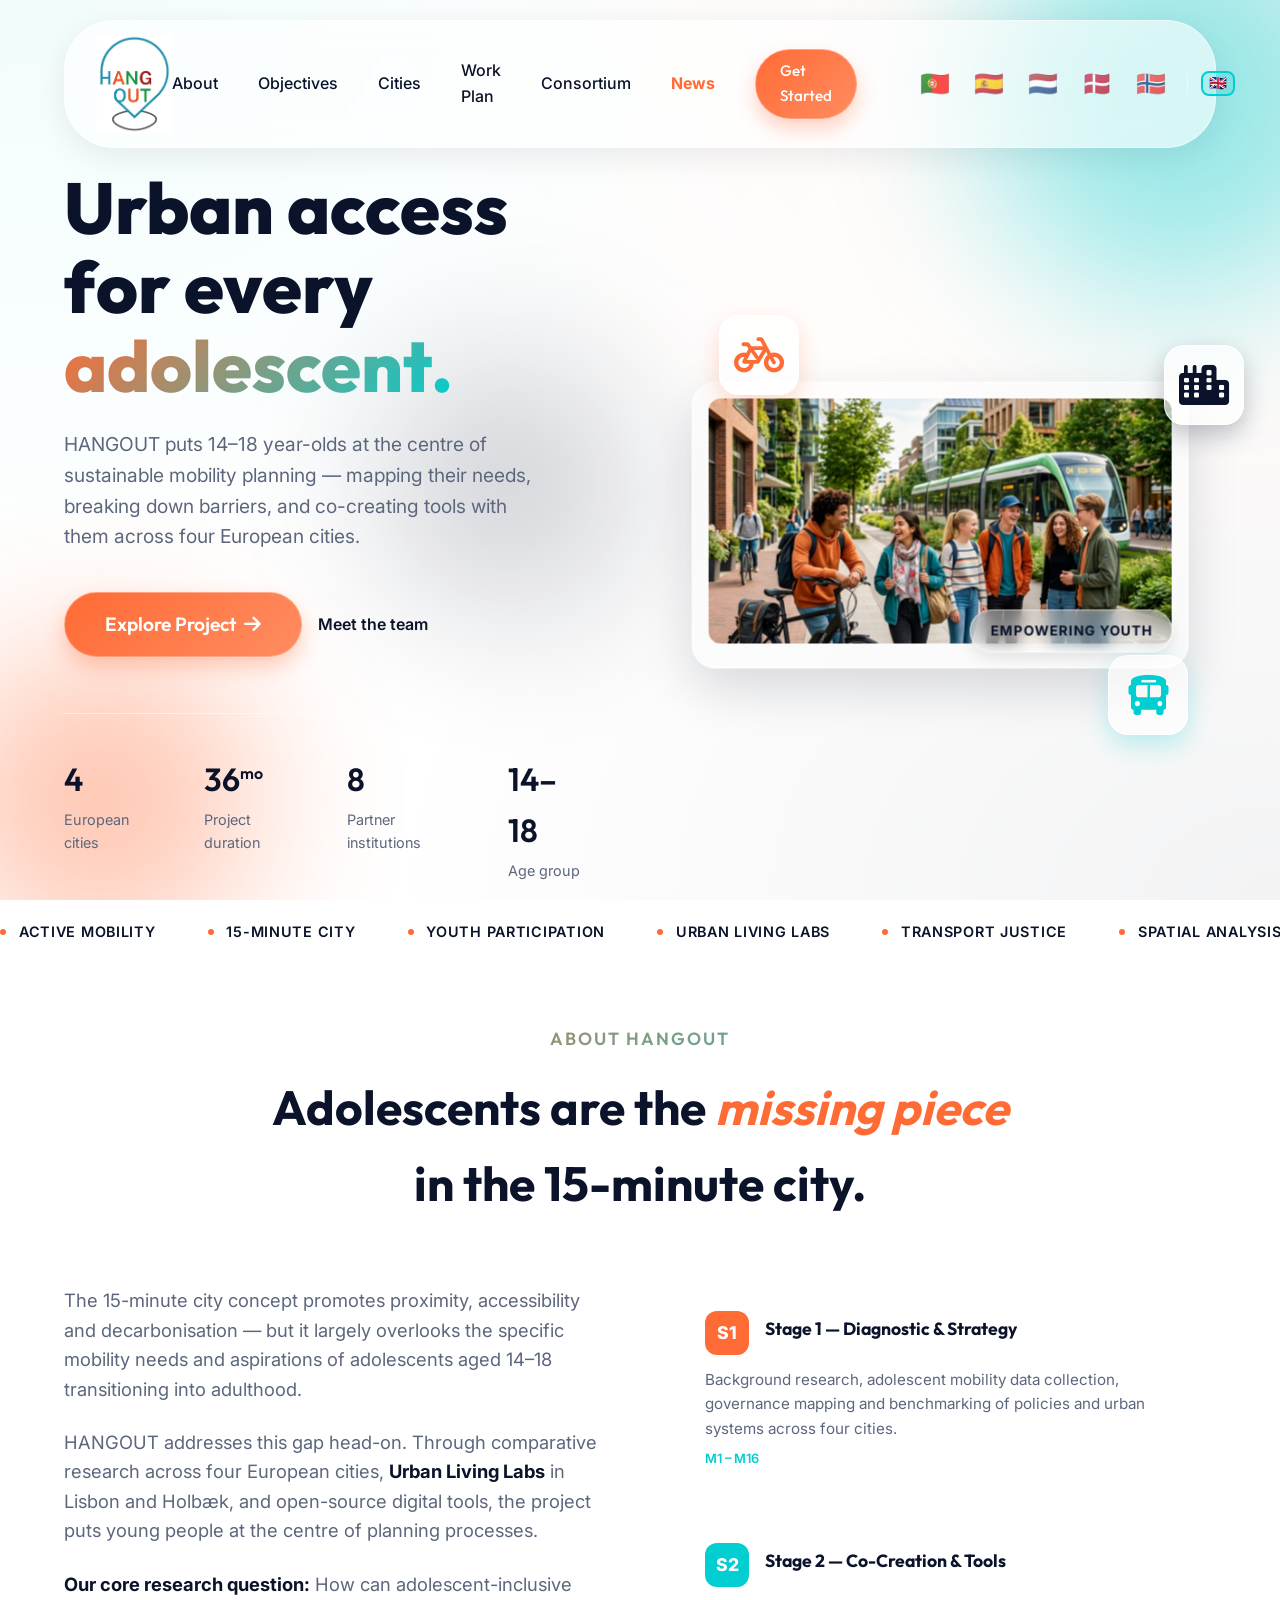
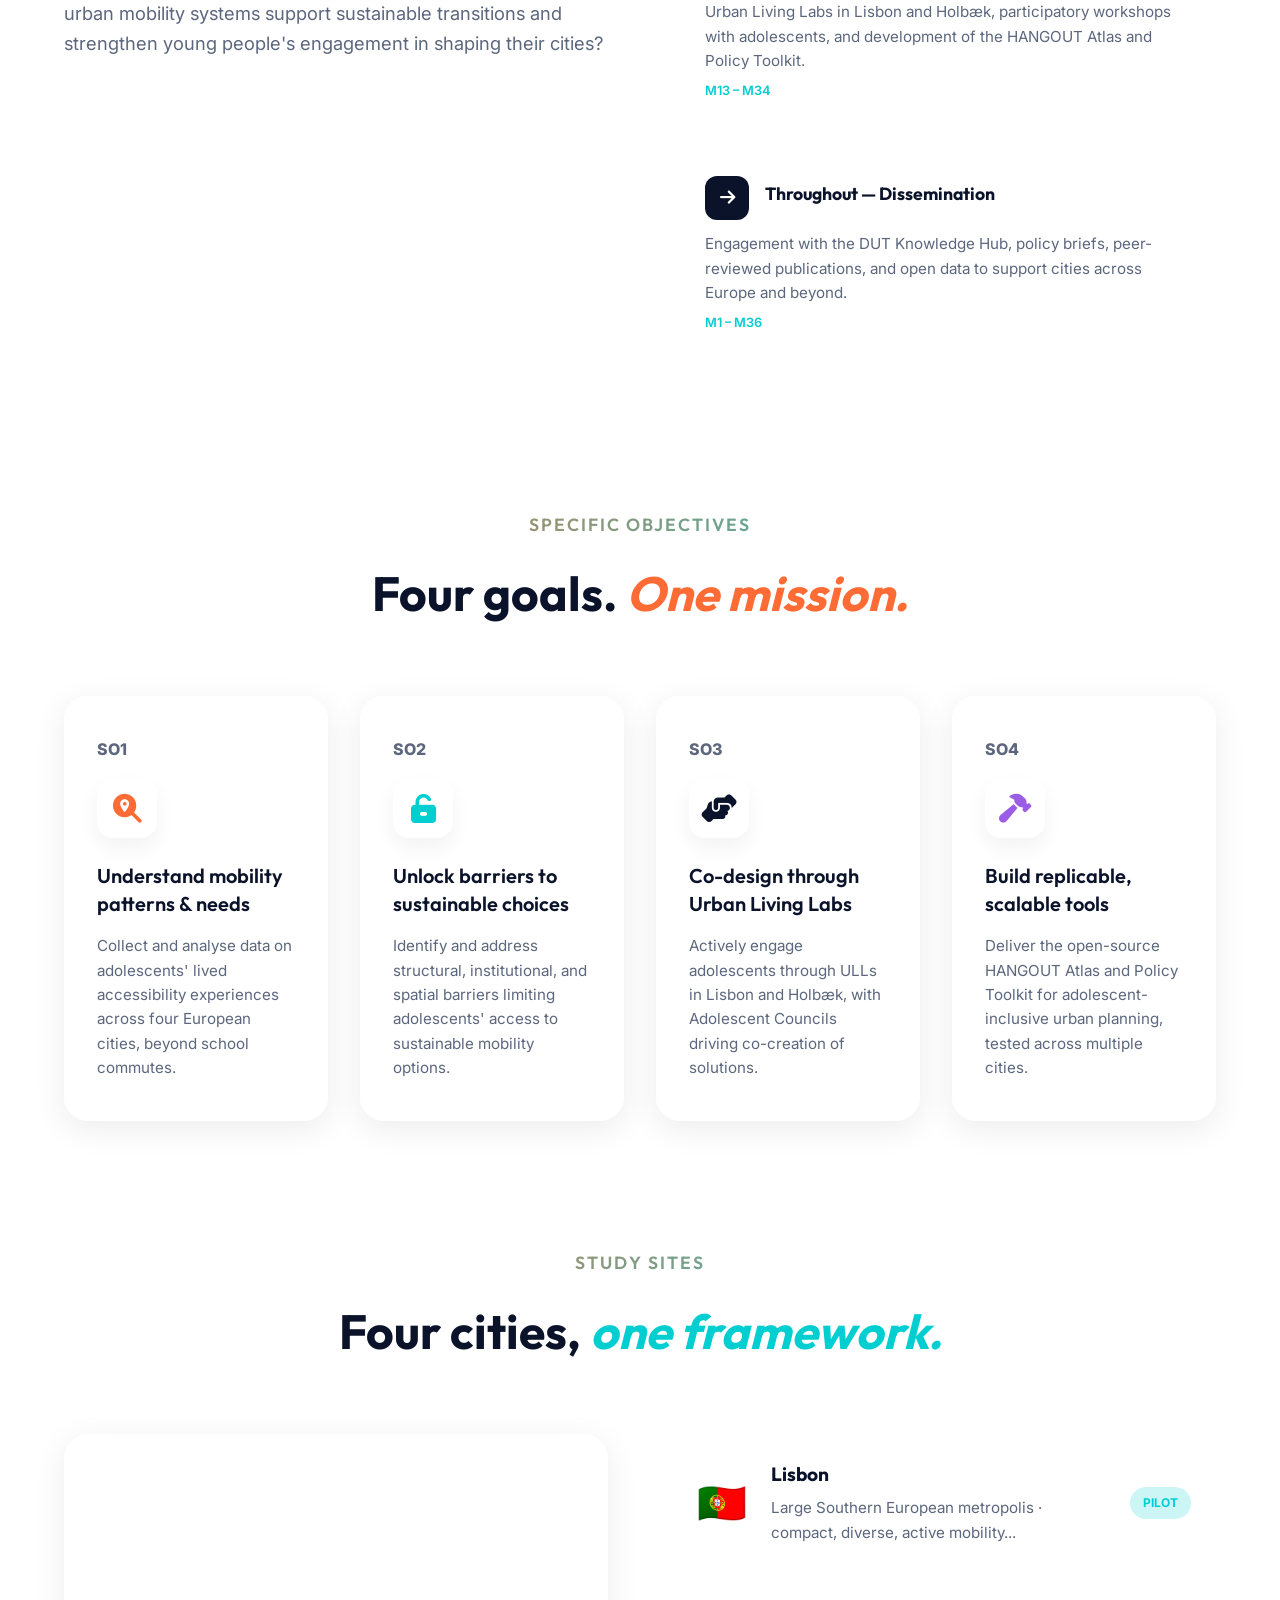
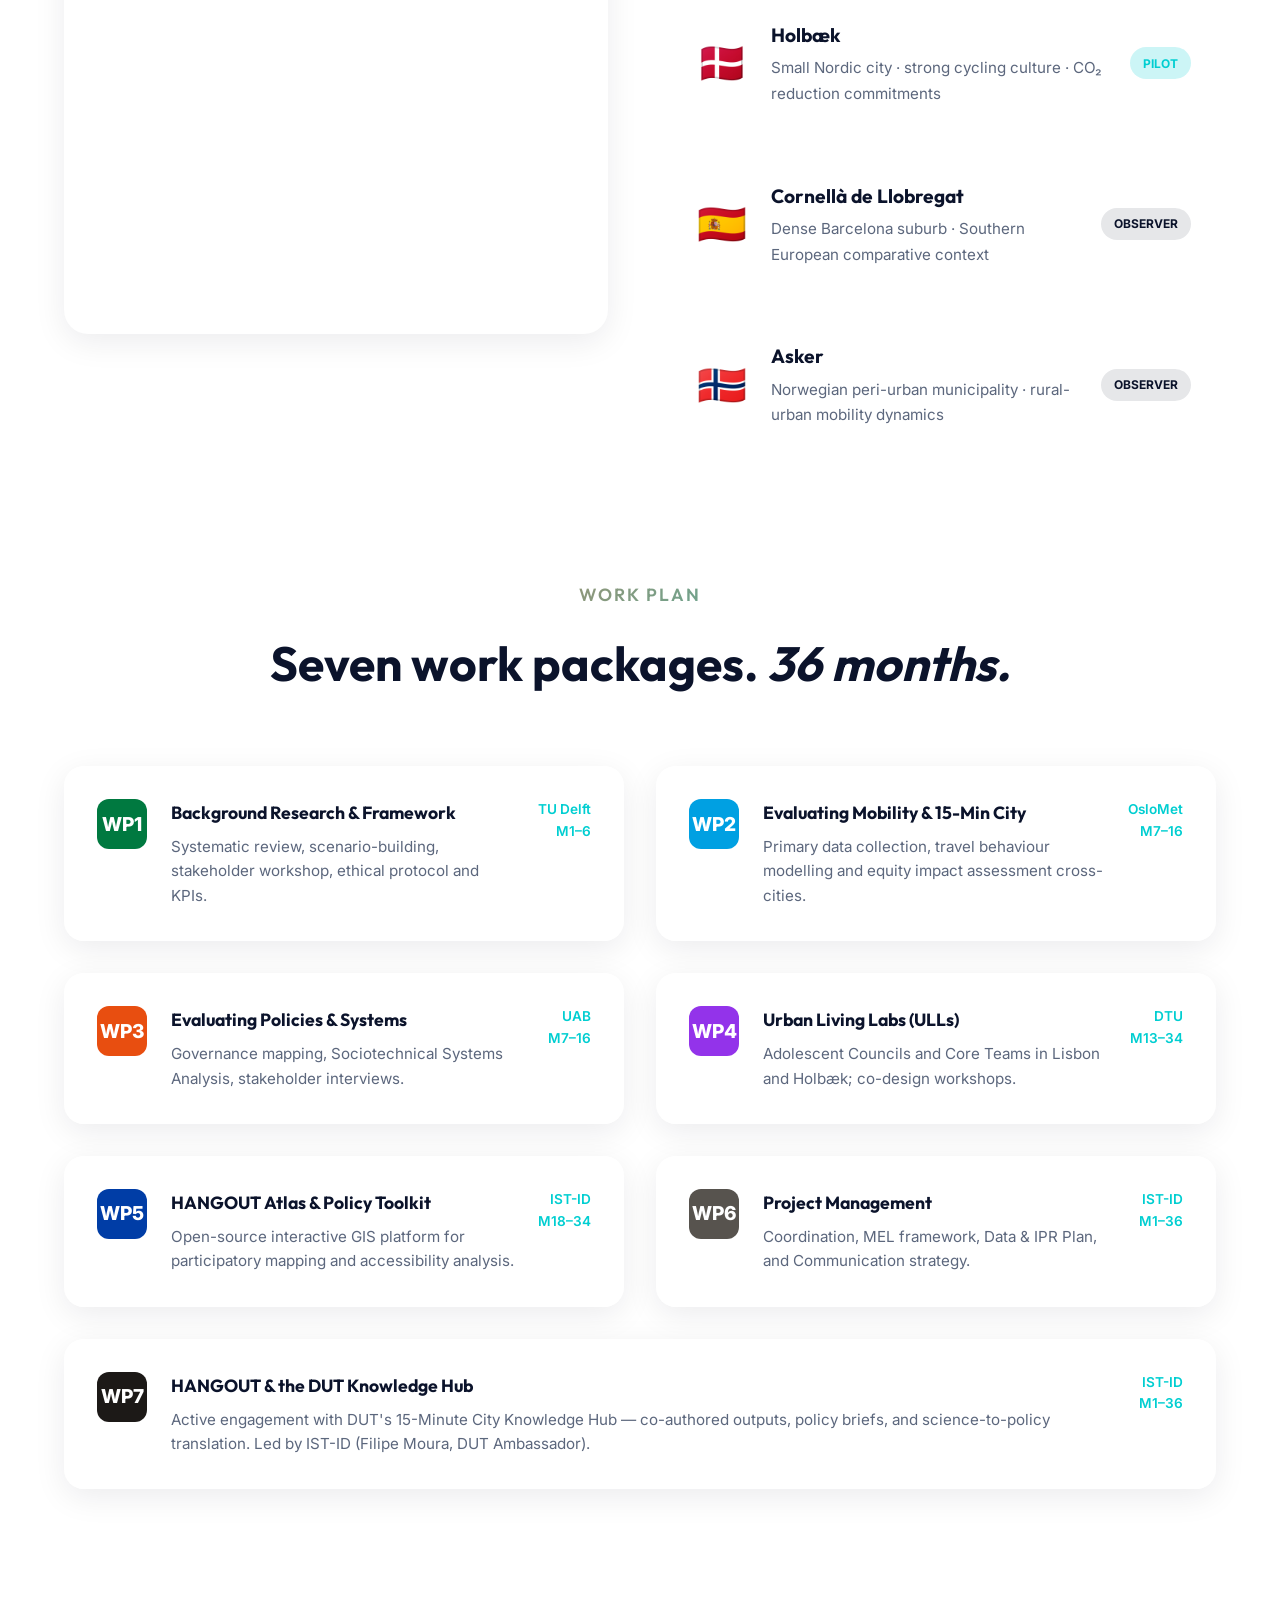
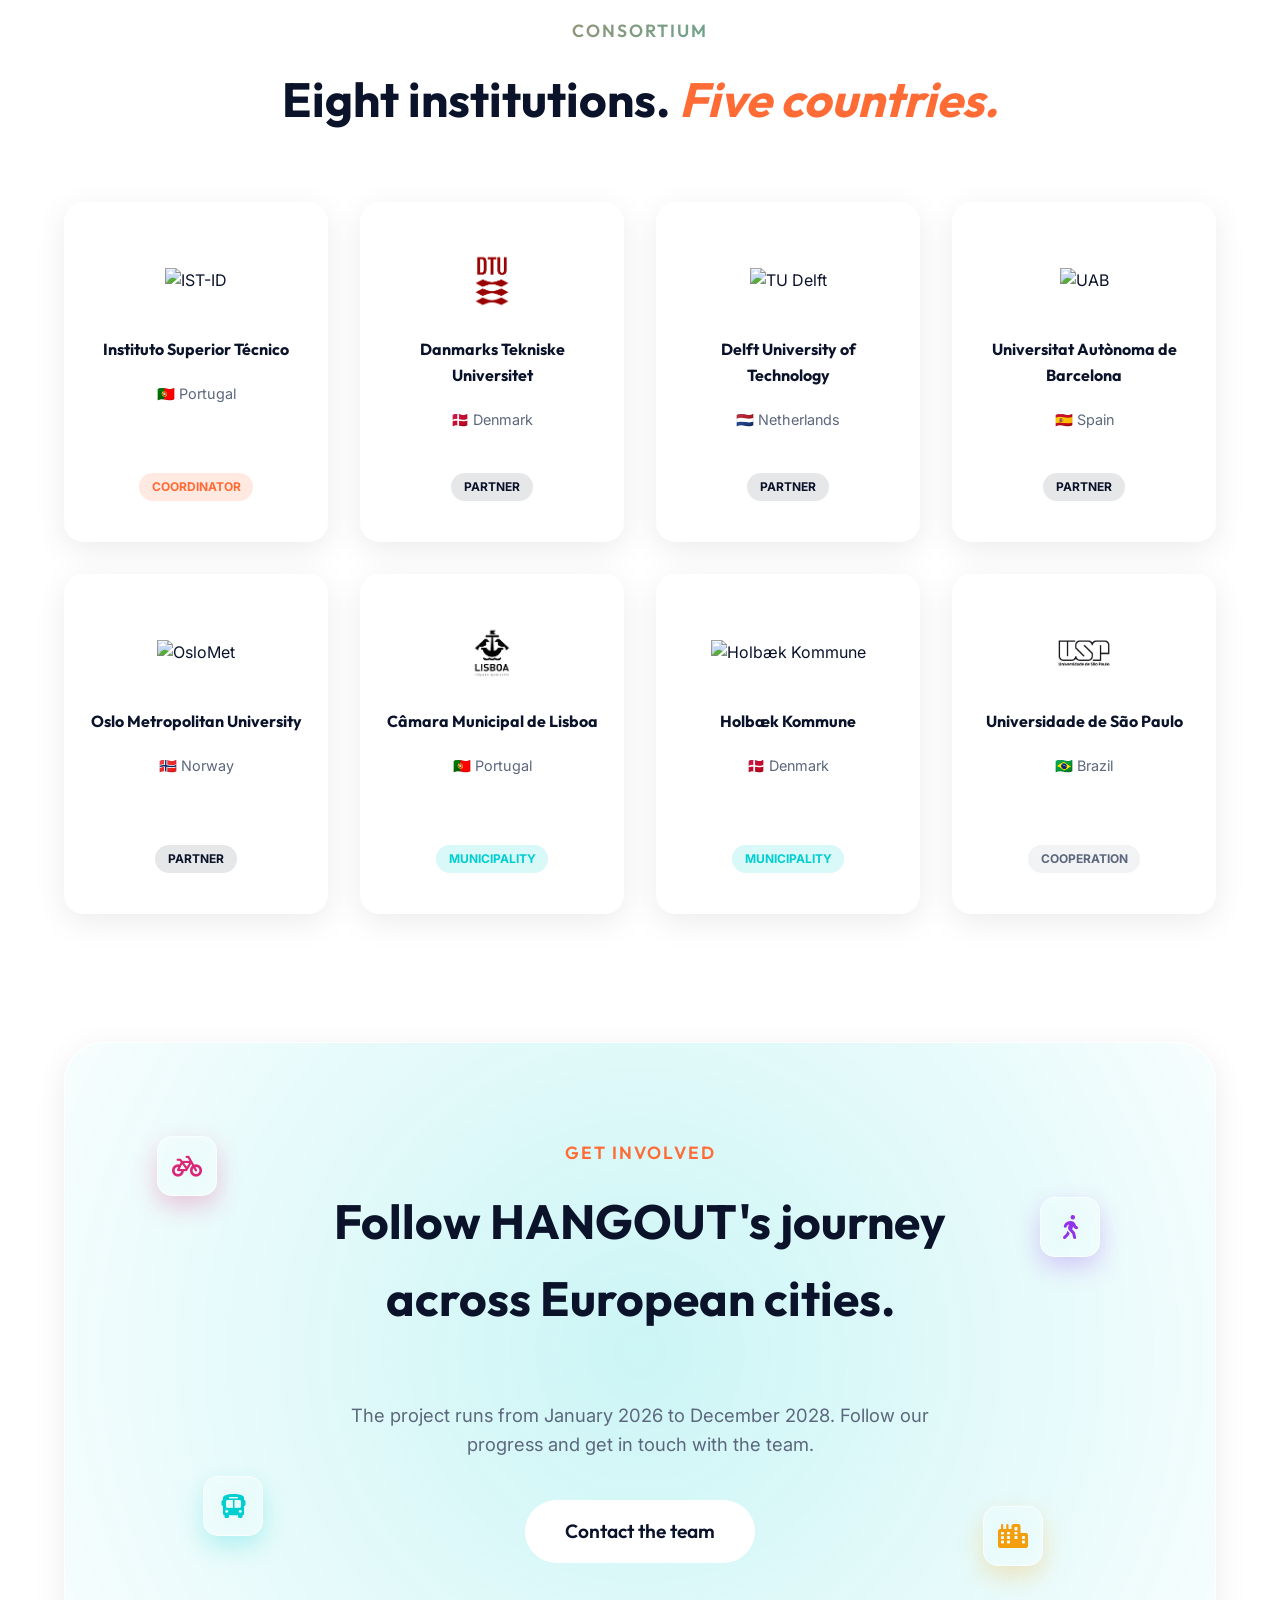
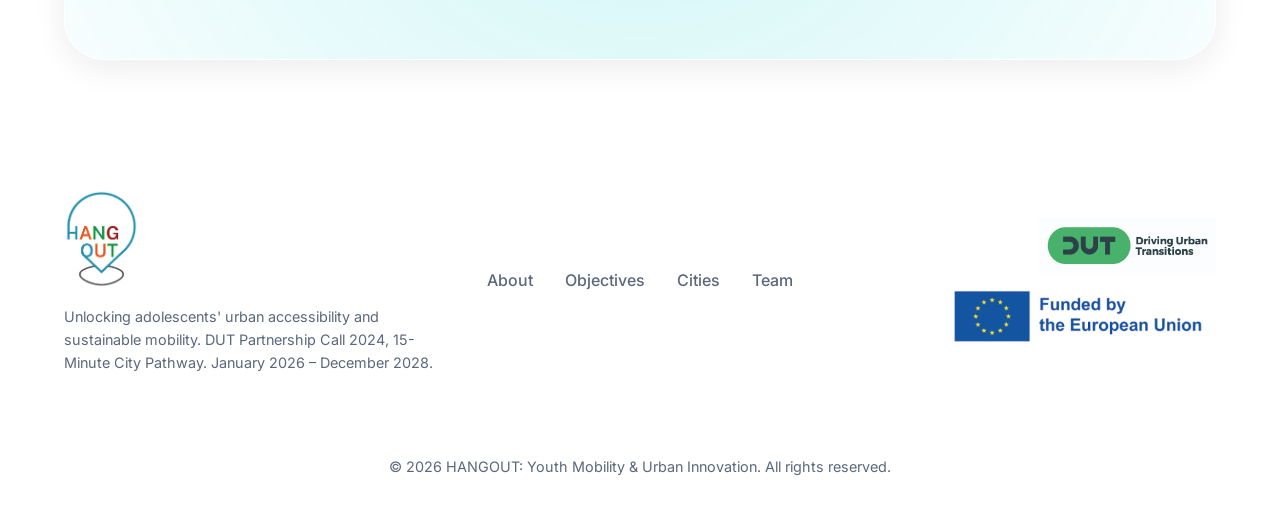
==== index.html @ 01a52fc6 "test idiomas4" ====
<!DOCTYPE html>
<html lang="en">

<head>
    <meta charset="UTF-8">
    <meta name="viewport" content="width=device-width, initial-scale=1.0">
    <meta name="description"
        content="HANGOUT: Youth Mobility & Urban Innovation. Putting 14–18 year-olds at the centre of sustainable mobility planning across European cities.">
    <title>HANGOUT - Youth Mobility & Urban Innovation</title>
    <link
        href="https://fonts.googleapis.com/css2?family=Inter:wght@300;400;500;600&family=Outfit:wght@400;600;800&display=swap"
        rel="stylesheet">
    <link rel="stylesheet" href="https://cdnjs.cloudflare.com/ajax/libs/leaflet/1.9.4/leaflet.min.css" />
    <link rel="stylesheet" href="style.css">
    <link rel="stylesheet" href="https://cdnjs.cloudflare.com/ajax/libs/font-awesome/6.4.0/css/all.min.css">
</head>

<body>

    <!-- Glassmorphism Navigation -->
    <nav class="glass-nav" id="navbar">
        <div class="nav-container">
            <div class="brand">
                <img src="12-logo.png" alt="Hangout Logo"
                    style="height: 100px; max-width: 350px; width: auto; object-fit: contain;">
            </div>
            <ul class="nav-links">
                <li><a href="#about">About</a></li>
                <li><a href="#objectives">Objectives</a></li>
                <li><a href="#cities">Cities</a></li>
                <li><a href="#workpackages">Work Plan</a></li>
                <li><a href="#consortium">Consortium</a></li>
                <li><a href="news.html" target="_blank" style="color: var(--color-orange); font-weight: 700;">News</a>
                </li>
                <li><a href="#contact" class="btn-primary small" style="color: white;">Get Started</a></li>
                <li class="lang-switcher" style="display: flex; gap: 8px; margin-left: 15px; align-items: center;">
                    <button class="flag-btn" data-lang="pt" title="Português (PT)" onclick="switchLanguage('pt')">🇵🇹</button>
                    <button class="flag-btn" data-lang="es" title="Español" onclick="switchLanguage('es')">🇪🇸</button>
                    <button class="flag-btn" data-lang="nl" title="Nederlands" onclick="switchLanguage('nl')">🇳🇱</button>
                    <button class="flag-btn" data-lang="da" title="Dansk" onclick="switchLanguage('da')">🇩🇰</button>
                    <button class="flag-btn" data-lang="no" title="Norsk" onclick="switchLanguage('no')">🇳🇴</button>
                    <div style="width: 1px; height: 20px; background: var(--glass-border); margin: 0 5px;"></div>
                    <button class="flag-btn active" data-lang="en" title="Reset to English" onclick="switchLanguage('en')" style="font-size: 0.9rem;">🇬🇧</button>
                </li>
            </ul>
        </div>
    </nav>

    <!-- Hero Section -->
    <section class="hero" id="home">
        <div class="ambient-orb orb-1"></div>
        <div class="ambient-orb orb-2"></div>
        <div class="ambient-orb orb-3"></div>

        <div class="container hero-content">
            <div class="hero-text-area" data-depth="0.1">

                <h1 class="headline">Urban access for every <span class="text-gradient">adolescent.</span></h1>
                <p class="description">
                    HANGOUT puts 14–18 year-olds at the centre of sustainable mobility planning — mapping their needs,
                    breaking down barriers, and co-creating tools with them across four European cities.
                </p>
                <div style="display: flex; gap: 1rem; align-items: center; flex-wrap: wrap;">
                    <a href="#about" class="btn-primary large">Explore Project <i
                            class="fa-solid fa-arrow-right"></i></a>
                    <a href="#consortium"
                        style="font-weight: 600; color: var(--color-navy); display: flex; align-items: center; gap: 0.5rem;">
                        Meet the team
                    </a>
                </div>

                <div class="hero-stats">
                    <div>
                        <div class="stat-val">4</div>
                        <div class="stat-lbl">European cities</div>
                    </div>
                    <div>
                        <div class="stat-val">36<sup>mo</sup></div>
                        <div class="stat-lbl">Project duration</div>
                    </div>
                    <div>
                        <div class="stat-val">8</div>
                        <div class="stat-lbl">Partner institutions</div>
                    </div>
                    <div>
                        <div class="stat-val">14–18</div>
                        <div class="stat-lbl">Age group</div>
                    </div>
                </div>
            </div>

            <div class="hero-visual-area">
                <div class="composition-container">
                    <div class="floating-element el-1 floating-slow" data-depth="0.3">
                        <div class="glass-icon orange-glow"><i class="fa-solid fa-bicycle"></i></div>
                    </div>
                    <div class="floating-element el-2 floating-fast" data-depth="0.2">
                        <div class="glass-icon teal-glow"><i class="fa-solid fa-bus"></i></div>
                    </div>
                    <div class="floating-element el-3 floating-medium" data-depth="0.4">
                        <div class="glass-icon navy-glow"><i class="fa-solid fa-city"></i></div>
                    </div>

                    <div class="main-video-card">
                        <img src="assets/youth_mobility.png" alt="Empowering Youth Mobility" class="hero-image">
                        <div class="glass-tag">Empowering Youth</div>
                    </div>
                </div>
            </div>
        </div>
    </section>

    <!-- Ticker -->
    <div class="ticker-wrap">
        <div class="ticker">
            <span class="ticker-item"><span class="ticker-dot"></span>Active mobility</span>
            <span class="ticker-item"><span class="ticker-dot"></span>15-minute city</span>
            <span class="ticker-item"><span class="ticker-dot"></span>Youth participation</span>
            <span class="ticker-item"><span class="ticker-dot"></span>Urban living labs</span>
            <span class="ticker-item"><span class="ticker-dot"></span>Transport justice</span>
            <span class="ticker-item"><span class="ticker-dot"></span>Spatial analysis</span>
            <span class="ticker-item"><span class="ticker-dot"></span>Co-design</span>
            <span class="ticker-item"><span class="ticker-dot"></span>Open-source tools</span>
            <span class="ticker-item"><span class="ticker-dot"></span>Intersectionality</span>
            <!-- duplicate for smooth loop -->
            <span class="ticker-item"><span class="ticker-dot"></span>Active mobility</span>
            <span class="ticker-item"><span class="ticker-dot"></span>15-minute city</span>
            <span class="ticker-item"><span class="ticker-dot"></span>Youth participation</span>
            <span class="ticker-item"><span class="ticker-dot"></span>Urban living labs</span>
            <span class="ticker-item"><span class="ticker-dot"></span>Transport justice</span>
            <span class="ticker-item"><span class="ticker-dot"></span>Spatial analysis</span>
            <span class="ticker-item"><span class="ticker-dot"></span>Co-design</span>
            <span class="ticker-item"><span class="ticker-dot"></span>Open-source tools</span>
            <span class="ticker-item"><span class="ticker-dot"></span>Intersectionality</span>
        </div>
    </div>

    <!-- About Section -->
    <section class="about" id="about">
        <div class="container">
            <div class="section-header">
                <div class="subtitle text-gradient">About HANGOUT</div>
                <h2>Adolescents are the <span style="font-style: italic; color: var(--color-orange);">missing
                        piece</span><br>in the 15-minute city.</h2>
            </div>
            <div class="grid-2">
                <div class="about-text">
                    <p>The 15-minute city concept promotes proximity, accessibility and decarbonisation — but it largely
                        overlooks the specific mobility needs and aspirations of adolescents aged 14–18 transitioning
                        into adulthood.</p>
                    <p>HANGOUT addresses this gap head-on. Through comparative research across four European cities,
                        <strong style="color:var(--color-navy)">Urban Living Labs</strong> in Lisbon and Holbæk, and
                        open-source digital tools, the project puts young people at the centre of planning processes.
                    </p>
                    <p><strong style="color:var(--color-navy)">Our core research question:</strong> How can
                        adolescent-inclusive urban mobility systems support sustainable transitions and strengthen young
                        people's engagement in shaping their cities?</p>

                </div>

                <div class="about-phases">
                    <div class="phase-card">
                        <div class="phase-header">
                            <div class="phase-num s1">S1</div>
                            <h4>Stage 1 — Diagnostic & Strategy</h4>
                        </div>
                        <p>Background research, adolescent mobility data collection, governance mapping and benchmarking
                            of policies and urban systems across four cities.</p>
                        <span class="phase-months">M1 – M16</span>
                    </div>
                    <div class="phase-card">
                        <div class="phase-header">
                            <div class="phase-num s2">S2</div>
                            <h4>Stage 2 — Co-Creation & Tools</h4>
                        </div>
                        <p>Urban Living Labs in Lisbon and Holbæk, participatory workshops with adolescents, and
                            development of the HANGOUT Atlas and Policy Toolkit.</p>
                        <span class="phase-months">M13 – M34</span>
                    </div>
                    <div class="phase-card">
                        <div class="phase-header">
                            <div class="phase-num s3"><i class="fa-solid fa-arrow-right"></i></div>
                            <h4>Throughout — Dissemination</h4>
                        </div>
                        <p>Engagement with the DUT Knowledge Hub, policy briefs, peer-reviewed publications, and open
                            data to support cities across Europe and beyond.</p>
                        <span class="phase-months">M1 – M36</span>
                    </div>
                </div>
            </div>
        </div>
    </section>

    <!-- Objectives Section -->
    <section class="features" id="objectives">
        <div class="container">
            <div class="section-header">
                <div class="subtitle text-gradient">Specific Objectives</div>
                <h2>Four goals. <span style="font-style: italic; color: var(--color-orange);">One mission.</span></h2>
            </div>
            <div class="cards-grid">
                <div class="glass-feature-card" data-tilt>
                    <div class="obj-so">SO1</div>
                    <div class="card-icon-wrapper orange"><i class="fa-solid fa-magnifying-glass-location"></i></div>
                    <h3>Understand mobility patterns & needs</h3>
                    <p>Collect and analyse data on adolescents' lived accessibility experiences across four European
                        cities, beyond school commutes.</p>
                </div>
                <div class="glass-feature-card" data-tilt>
                    <div class="obj-so">SO2</div>
                    <div class="card-icon-wrapper teal"><i class="fa-solid fa-unlock-keyhole"></i></div>
                    <h3>Unlock barriers to sustainable choices</h3>
                    <p>Identify and address structural, institutional, and spatial barriers limiting adolescents' access
                        to sustainable mobility options.</p>
                </div>
                <div class="glass-feature-card" data-tilt>
                    <div class="obj-so">SO3</div>
                    <div class="card-icon-wrapper navy"><i class="fa-solid fa-handshake-angle"></i></div>
                    <h3>Co-design through Urban Living Labs</h3>
                    <p>Actively engage adolescents through ULLs in Lisbon and Holbæk, with Adolescent Councils driving
                        co-creation of solutions.</p>
                </div>
                <div class="glass-feature-card" data-tilt>
                    <div class="obj-so">SO4</div>
                    <div class="card-icon-wrapper purple"><i class="fa-solid fa-hammer"></i></div>
                    <h3>Build replicable, scalable tools</h3>
                    <p>Deliver the open-source HANGOUT Atlas and Policy Toolkit for adolescent-inclusive urban planning,
                        tested across multiple cities.</p>
                </div>
            </div>
        </div>
    </section>

    <!-- Cities Section -->
    <section class="cities" id="cities">
        <div class="container">
            <div class="section-header">
                <div class="subtitle text-gradient">Study Sites</div>
                <h2>Four cities, <span style="font-style: italic; color: var(--color-teal);">one framework.</span></h2>
            </div>
            <div class="grid-2">
                <div class="cities-map-area">
                    <div class="map-placeholder">
                        <div id="hangout-map"></div>
                    </div>
                </div>
                <div class="cities-list">
                    <div class="city-row-card">
                        <span class="city-flag-big">🇵🇹</span>
                        <div class="city-info">
                            <h4>Lisbon</h4>
                            <span>Large Southern European metropolis · compact, diverse, active mobility...</span>
                        </div>
                        <span class="city-badge-sm pilot">Pilot</span>
                    </div>
                    <div class="city-row-card">
                        <span class="city-flag-big">🇩🇰</span>
                        <div class="city-info">
                            <h4>Holbæk</h4>
                            <span>Small Nordic city · strong cycling culture · CO₂ reduction commitments</span>
                        </div>
                        <span class="city-badge-sm pilot">Pilot</span>
                    </div>
                    <div class="city-row-card">
                        <span class="city-flag-big">🇪🇸</span>
                        <div class="city-info">
                            <h4>Cornellà de Llobregat</h4>
                            <span>Dense Barcelona suburb · Southern European comparative context</span>
                        </div>
                        <span class="city-badge-sm observer">Observer</span>
                    </div>
                    <div class="city-row-card">
                        <span class="city-flag-big">🇳🇴</span>
                        <div class="city-info">
                            <h4>Asker</h4>
                            <span>Norwegian peri-urban municipality · rural-urban mobility dynamics</span>
                        </div>
                        <span class="city-badge-sm observer">Observer</span>
                    </div>
                </div>
            </div>
        </div>
    </section>

    <!-- Work Packages -->
    <section class="workpackages" id="workpackages">
        <div class="container">
            <div class="section-header">
                <div class="subtitle text-gradient">Work Plan</div>
                <h2>Seven work packages. <span style="font-style: italic; color: var(--color-navy);">36 months.</span>
                </h2>
            </div>
            <div class="wp-grid">
                <div class="wp-card">
                    <div class="wp-num" style="background:#007940">WP1</div>
                    <div class="wp-body">
                        <h4>Background Research & Framework</h4>
                        <p>Systematic review, scenario-building, stakeholder workshop, ethical protocol and KPIs.</p>
                    </div>
                    <div class="wp-meta">TU Delft<br>M1–6</div>
                </div>
                <div class="wp-card">
                    <div class="wp-num" style="background:#00a0e2">WP2</div>
                    <div class="wp-body">
                        <h4>Evaluating Mobility & 15-Min City</h4>
                        <p>Primary data collection, travel behaviour modelling and equity impact assessment
                            cross-cities.</p>
                    </div>
                    <div class="wp-meta">OsloMet<br>M7–16</div>
                </div>
                <div class="wp-card">
                    <div class="wp-num" style="background:#e84e10">WP3</div>
                    <div class="wp-body">
                        <h4>Evaluating Policies & Systems</h4>
                        <p>Governance mapping, Sociotechnical Systems Analysis, stakeholder interviews.</p>
                    </div>
                    <div class="wp-meta">UAB<br>M7–16</div>
                </div>
                <div class="wp-card">
                    <div class="wp-num" style="background:#9333ea">WP4</div>
                    <div class="wp-body">
                        <h4>Urban Living Labs (ULLs)</h4>
                        <p>Adolescent Councils and Core Teams in Lisbon and Holbæk; co-design workshops.</p>
                    </div>
                    <div class="wp-meta">DTU<br>M13–34</div>
                </div>
                <div class="wp-card">
                    <div class="wp-num" style="background:#003da6">WP5</div>
                    <div class="wp-body">
                        <h4>HANGOUT Atlas & Policy Toolkit</h4>
                        <p>Open-source interactive GIS platform for participatory mapping and accessibility analysis.
                        </p>
                    </div>
                    <div class="wp-meta">IST-ID<br>M18–34</div>
                </div>
                <div class="wp-card">
                    <div class="wp-num" style="background:#57534E">WP6</div>
                    <div class="wp-body">
                        <h4>Project Management</h4>
                        <p>Coordination, MEL framework, Data & IPR Plan, and Communication strategy.</p>
                    </div>
                    <div class="wp-meta">IST-ID<br>M1–36</div>
                </div>
                <div class="wp-card full">
                    <div class="wp-num" style="background:#1C1917">WP7</div>
                    <div class="wp-body">
                        <h4>HANGOUT & the DUT Knowledge Hub</h4>
                        <p>Active engagement with DUT's 15-Minute City Knowledge Hub — co-authored outputs, policy
                            briefs, and science-to-policy translation. Led by IST-ID (Filipe Moura, DUT Ambassador).</p>
                    </div>
                    <div class="wp-meta">IST-ID<br>M1–36</div>
                </div>
            </div>
        </div>
    </section>

    <!-- Consortium -->
    <section class="consortium" id="consortium">
        <div class="container">
            <div class="section-header">
                <div class="subtitle text-gradient">Consortium</div>
                <h2>Eight institutions. <span style="font-style: italic; color: var(--color-orange);">Five
                        countries.</span></h2>
            </div>
            <div class="partners-grid">
                <div class="partner-card" onclick="this.classList.toggle('flipped')" title="Click to view team">
                    <div class="partner-card-inner">
                        <div class="partner-card-front">
                            <div class="partner-logo-wrap"><img
                                    src="https://www.google.com/s2/favicons?sz=128&domain_url=tecnico.ulisboa.pt"
                                    alt="IST-ID">
                            </div>
                            <h4>Instituto Superior Técnico</h4><span class="partner-country">🇵🇹 Portugal</span><span
                                class="partner-role-tag role-coord">Coordinator</span>
                        </div>
                        <div class="partner-card-back" onclick="event.stopPropagation()">
                            <h4 onclick="this.closest('.partner-card').classList.remove('flipped');"><i
                                    class="fa-solid fa-rotate-left" style="font-size: 0.9em; margin-right: 5px;"></i>
                                The Team</h4>
                            <div class="team-list">
                                <div><a href="https://www.linkedin.com/in/mourafilipe/" target="_blank"
                                        rel="noopener"><i class="fa-brands fa-linkedin"></i> Filipe Moura</a><span
                                        class="team-role">Project coordinator</span></div>
                                <div><a href="https://www.linkedin.com/in/j%C3%A9ssica-g-lucena/?locale=pt"
                                        target="_blank" rel="noopener"><i class="fa-brands fa-linkedin"></i> Jéssica
                                        Lucena</a></div>
                                <div><a href="https://www.linkedin.com/in/hayley-knight-a14552159/" target="_blank"
                                        rel="noopener"><i class="fa-brands fa-linkedin"></i> Hayley Knight</a></div>
                                <div><a href="https://www.linkedin.com/in/andrea-stefannia-ar%C3%A9valo-t%C3%A1mara-3a305494"
                                        target="_blank" rel="noopener"><i class="fa-brands fa-linkedin"></i> Andrea
                                        Arévalo Támara</a></div>
                                <div><a href="https://www.linkedin.com/in/goncalofmatos/" target="_blank"
                                        rel="noopener"><i class="fa-brands fa-linkedin"></i> Gonçalo Matos</a></div>
                                <div><a href="https://www.linkedin.com/in/rosamfelix/" target="_blank" rel="noopener"><i
                                            class="fa-brands fa-linkedin"></i> Rosa Félix</a></div>
                            </div>
                        </div>
                    </div>
                </div>
                <div class="partner-card" onclick="this.classList.toggle('flipped')" title="Click to view team">
                    <div class="partner-card-inner">
                        <div class="partner-card-front">
                            <div class="partner-logo-wrap"><img src="assets/dtu.png" alt="DTU"></div>
                            <h4>Danmarks Tekniske Universitet</h4><span class="partner-country">🇩🇰 Denmark</span><span
                                class="partner-role-tag role-partner">Partner</span>
                        </div>
                        <div class="partner-card-back" onclick="event.stopPropagation()">
                            <h4 onclick="this.closest('.partner-card').classList.remove('flipped');"><i
                                    class="fa-solid fa-rotate-left" style="font-size: 0.9em; margin-right: 5px;"></i>
                                The Team</h4>
                            <div class="team-list">
                                <div><a href="https://www.linkedin.com/in/victor-andrade-77216a17a/" target="_blank"
                                        rel="noopener"><i class="fa-brands fa-linkedin"></i> Victor Andrade</a><span
                                        class="team-role">Principal Investigator</span></div>
                                <div><a href="https://www.linkedin.com/in/marcelakanitz/?locale=en" target="_blank"
                                        rel="noopener"><i class="fa-brands fa-linkedin"></i> Marcela Kanitz</a></div>
                                <div><a href="https://www.linkedin.com/in/gianalorenzini/" target="_blank"
                                        rel="noopener"><i class="fa-brands fa-linkedin"></i> Giana Carli Lorenzini</a>
                                </div>
                            </div>
                        </div>
                    </div>
                </div>
                <div class="partner-card" onclick="this.classList.toggle('flipped')" title="Click to view team">
                    <div class="partner-card-inner">
                        <div class="partner-card-front">
                            <div class="partner-logo-wrap"><img
                                    src="https://www.google.com/s2/favicons?sz=128&domain_url=tudelft.nl"
                                    alt="TU Delft"></div>
                            <h4>Delft University of Technology</h4><span class="partner-country">🇳🇱
                                Netherlands</span><span class="partner-role-tag role-partner">Partner</span>
                        </div>
                        <div class="partner-card-back" onclick="event.stopPropagation()">
                            <h4 onclick="this.closest('.partner-card').classList.remove('flipped');"><i
                                    class="fa-solid fa-rotate-left" style="font-size: 0.9em; margin-right: 5px;"></i>
                                The Team</h4>
                            <div class="team-list">
                                <div><a href="https://www.linkedin.com/in/ooviedot/" target="_blank" rel="noopener"><i
                                            class="fa-brands fa-linkedin"></i> Oscar Oviedo Trespalacios</a><span
                                        class="team-role">Principal Investigator</span></div>
                                <div><a href="https://www.linkedin.com/in/maryam-jafari93/" target="_blank"
                                        rel="noopener"><i class="fa-brands fa-linkedin"></i> Maryam Jafari</a></div>
                            </div>
                        </div>
                    </div>
                </div>
                <div class="partner-card" onclick="this.classList.toggle('flipped')" title="Click to view team">
                    <div class="partner-card-inner">
                        <div class="partner-card-front">
                            <div class="partner-logo-wrap"><img
                                    src="https://www.google.com/s2/favicons?sz=128&domain_url=uab.cat" alt="UAB"></div>
                            <h4>Universitat Autònoma de Barcelona</h4><span class="partner-country">🇪🇸
                                Spain</span><span class="partner-role-tag role-partner">Partner</span>
                        </div>
                        <div class="partner-card-back" onclick="event.stopPropagation()">
                            <h4 onclick="this.closest('.partner-card').classList.remove('flipped');"><i
                                    class="fa-solid fa-rotate-left" style="font-size: 0.9em; margin-right: 5px;"></i>
                                The Team</h4>
                            <div class="team-list">
                                <div><a href="https://www.linkedin.com/in/jaime-orrego/" target="_blank"
                                        rel="noopener"><i class="fa-brands fa-linkedin"></i> Jaime Orrego Oñate</a><span
                                        class="team-role">Principal Investigator</span></div>
                            </div>
                        </div>
                    </div>
                </div>
                <div class="partner-card" onclick="this.classList.toggle('flipped')" title="Click to view team">
                    <div class="partner-card-inner">
                        <div class="partner-card-front">
                            <div class="partner-logo-wrap"><img
                                    src="https://www.google.com/s2/favicons?sz=128&domain_url=oslomet.no" alt="OsloMet">
                            </div>
                            <h4>Oslo Metropolitan University</h4><span class="partner-country">🇳🇴 Norway</span><span
                                class="partner-role-tag role-partner">Partner</span>
                        </div>
                        <div class="partner-card-back" onclick="event.stopPropagation()">
                            <h4 onclick="this.closest('.partner-card').classList.remove('flipped');"><i
                                    class="fa-solid fa-rotate-left" style="font-size: 0.9em; margin-right: 5px;"></i>
                                The Team</h4>
                            <div class="team-list">
                                <div><a href="https://www.linkedin.com/in/dan-piatkowski-39977b48/" target="_blank"
                                        rel="noopener"><i class="fa-brands fa-linkedin"></i> Daniel Piatkowski</a><span
                                        class="team-role">Principal Investigator</span></div>
                                <div><a href="https://www.linkedin.com/in/ikosmidis/" target="_blank" rel="noopener"><i
                                            class="fa-brands fa-linkedin"></i> Ioannis Kosmidis</a></div>
                            </div>
                        </div>
                    </div>
                </div>
                <div class="partner-card" onclick="this.classList.toggle('flipped')" title="Click to view team">
                    <div class="partner-card-inner">
                        <div class="partner-card-front">
                            <div class="partner-logo-wrap"><img src="assets/cml.png" alt="CML"></div>
                            <h4>Câmara Municipal de Lisboa</h4><span class="partner-country">🇵🇹 Portugal</span><span
                                class="partner-role-tag role-city">Municipality</span>
                        </div>
                        <div class="partner-card-back" onclick="event.stopPropagation()">
                            <h4 onclick="this.closest('.partner-card').classList.remove('flipped');"><i
                                    class="fa-solid fa-rotate-left" style="font-size: 0.9em; margin-right: 5px;"></i>
                                The Team</h4>
                            <div class="team-list">
                                <div><a href="https://www.linkedin.com/in/in%C3%AAs-castro-henriques/" target="_blank"
                                        rel="noopener"><i class="fa-brands fa-linkedin"></i> Inês Castro
                                        Henriques</a><span class="team-role">Principal Investigator</span></div>
                                <div><a href="https://www.linkedin.com/in/ana-mar%C3%A7al-329109b6/" target="_blank"
                                        rel="noopener"><i class="fa-brands fa-linkedin"></i> Ana Marçal</a></div>
                                <div><a href="https://www.linkedin.com/in/catarina-duarte-7a5391273/" target="_blank"
                                        rel="noopener"><i class="fa-brands fa-linkedin"></i> Carla Duarte</a></div>
                            </div>
                        </div>
                    </div>
                </div>
                <div class="partner-card" onclick="this.classList.toggle('flipped')" title="Click to view team">
                    <div class="partner-card-inner">
                        <div class="partner-card-front">
                            <div class="partner-logo-wrap"><img
                                    src="https://www.google.com/s2/favicons?sz=128&domain_url=holbaek.dk"
                                    alt="Holbæk Kommune">
                            </div>
                            <h4>Holbæk Kommune</h4><span class="partner-country">🇩🇰 Denmark</span><span
                                class="partner-role-tag role-city">Municipality</span>
                        </div>
                        <div class="partner-card-back" onclick="event.stopPropagation()">
                            <h4 onclick="this.closest('.partner-card').classList.remove('flipped');"><i
                                    class="fa-solid fa-rotate-left" style="font-size: 0.9em; margin-right: 5px;"></i>
                                The Team</h4>
                            <div class="team-list">
                                <div><a href="https://www.linkedin.com/in/lene-krull-957977b2/" target="_blank"
                                        rel="noopener"><i class="fa-brands fa-linkedin"></i> Lene Krull</a><span
                                        class="team-role">Principal Investigator</span></div>
                                <div><a href="https://www.linkedin.com/in/dorthe-skovr%C3%B8d-christensen-1a39988/"
                                        target="_blank" rel="noopener"><i class="fa-brands fa-linkedin"></i> Dorthe
                                        Skovrød Christensen</a></div>
                                <div><span
                                        style="color:var(--color-navy); font-weight: 500; font-size: 14px; display: flex; align-items: center; gap: 0.5rem; justify-content: center;"><i
                                            class="fa-solid fa-user" style="color:var(--color-text-muted);"></i> Sissel
                                        Mobeck</span></div>
                                <div><a href="https://www.linkedin.com/in/anne-herskind-b1ab90b6/" target="_blank"
                                        rel="noopener"><i class="fa-brands fa-linkedin"></i> Anne Herskind</a></div>
                            </div>
                        </div>
                    </div>
                </div>
                <div class="partner-card" onclick="this.classList.toggle('flipped')" title="Click to view team">
                    <div class="partner-card-inner">
                        <div class="partner-card-front">
                            <div class="partner-logo-wrap"><img src="assets/usp.jpg" alt="USP"></div>
                            <h4>Universidade de São Paulo</h4><span class="partner-country">🇧🇷 Brazil</span><span
                                class="partner-role-tag role-coop">Cooperation</span>
                        </div>
                        <div class="partner-card-back" onclick="event.stopPropagation()">
                            <h4 onclick="this.closest('.partner-card').classList.remove('flipped');"><i
                                    class="fa-solid fa-rotate-left" style="font-size: 0.9em; margin-right: 5px;"></i>
                                The Team</h4>
                            <div class="team-list">
                                <div><a href="https://orcid.org/0000-0002-6602-5708" target="_blank" rel="noopener"><i
                                            class="fa-brands fa-linkedin"></i> Mateus Humberto Andrade</a><span
                                        class="team-role">Principal contact</span></div>
                            </div>
                        </div>
                    </div>
                </div>
            </div>
        </div>
    </section>

    <!-- CTA Section -->
    <section class="cta-section" id="contact">
        <!-- Floating Decorations -->
        <div class="cta-floating-elements">
            <div class="floating-element cta-el-1 floating-slow">
                <div class="glass-icon-mini pink-glow"><i class="fa-solid fa-bicycle"></i></div>
            </div>
            <div class="floating-element cta-el-2 floating-fast">
                <div class="glass-icon-mini teal-glow"><i class="fa-solid fa-bus"></i></div>
            </div>
            <div class="floating-element cta-el-3 floating-medium">
                <div class="glass-icon-mini purple-glow"><i class="fa-solid fa-person-walking"></i></div>
            </div>
            <div class="floating-element cta-el-4 floating-slow">
                <div class="glass-icon-mini yellow-glow"><i class="fa-solid fa-city"></i></div>
            </div>
        </div>

        <div class="container cta-content">
            <div class="section-header">
                <div class="subtitle" style="color: var(--color-orange)">Get Involved</div>
                <h2>Follow HANGOUT's journey<br>across European cities.</h2>
            </div>
            <p>The project runs from January 2026 to December 2028. Follow our progress and get in touch with the team.
            </p>
            <div class="cta-buttons">
                <a href="mailto:hayleyknight@tecnico.ulisboa.pt,jessica.lucena@tecnico.ulisboa.pt,Andrea.Tamara@tecnico.ulisboa.pt,fmoura@tecnico.ulisboa.pt"
                    class="btn-light">Contact the team</a>
            </div>
        </div>
    </section>

    <footer class="glass-footer">
        <div class="container">
            <div class="footer-grid">
                <div>
                    <div class="brand">
                        <img src="12-logo.png" alt="Hangout Logo"
                            style="height: 100px; width: auto; object-fit: contain;">
                    </div>
                    <p class="footer-note">Unlocking adolescents' urban accessibility and sustainable mobility. DUT
                        Partnership Call 2024, 15-Minute City Pathway. January 2026 – December 2028.</p>
                </div>
                <ul class="footer-links">
                    <li><a href="#about">About</a></li>
                    <li><a href="#objectives">Objectives</a></li>
                    <li><a href="#cities">Cities</a></li>
                    <li><a href="#consortium">Team</a></li>
                </ul>
                <div style="display: flex; flex-direction: column; gap: 1rem; align-items: flex-end; justify-content: center;">
                    <img src="DUT.jpg" alt="DUT Logo" style="height: 55px; width: auto; object-fit: contain; mix-blend-mode: multiply;">
                    <img src="EU.png" alt="EU Logo" style="height: 55px; width: auto; object-fit: contain;">
                </div>
            </div>
            <div class="copyright">
                <p>&copy; 2026 HANGOUT: Youth Mobility & Urban Innovation. All rights reserved.</p>
            </div>
        </div>
    </footer>


    <script src="https://cdnjs.cloudflare.com/ajax/libs/leaflet/1.9.4/leaflet.min.js"></script>
    <script src="script.js"></script>
    <script src="translations.js"></script>
    <script type="text/javascript">
        let currentLang = 'en';

        function switchLanguage(lang) {
            if (currentLang === lang) return;
            currentLang = lang;

            // Update active state of buttons
            document.querySelectorAll('.flag-btn').forEach(btn => {
                if (btn.dataset.lang === lang) {
                    btn.classList.add('active');
                } else {
                    btn.classList.remove('active');
                }
            });

            // Translate all text nodes
            const walk = document.createTreeWalker(document.body, NodeFilter.SHOW_TEXT, null, false);
            let node;
            const nodesToUpdate = [];
            while(node = walk.nextNode()) {
                if (node.parentElement && node.parentElement.tagName === 'SCRIPT') continue;
                if (node.parentElement && node.parentElement.tagName === 'STYLE') continue;
                
                const text = node.nodeValue.trim();
                if (!text || text === '') continue;
                
                // Store original English text if not already stored
                if (!node.originalText) {
                    node.originalText = node.nodeValue;
                }

                const originalText = node.originalText;
                
                // Match leading whitespace, content, and trailing whitespace
                const match = originalText.match(/^(\s*)([\s\S]*?)(\s*)$/);
                if (!match) continue;
                
                // Normalize internal whitespace (newlines, tabs) to a single space for dictionary lookup
                const lookupKey = match[2].replace(/\s+/g, ' ');
                if (!lookupKey) continue;
                
                // If translation exists, update
                if (translations[lang] && translations[lang][lookupKey]) {
                    nodesToUpdate.push({ node, newValue: match[1] + translations[lang][lookupKey] + match[3] });
                } else if (lang === 'en') {
                    // Reset to English
                    nodesToUpdate.push({ node, newValue: originalText });
                }
            }
            
            nodesToUpdate.forEach(item => {
                item.node.nodeValue = item.newValue;
            });
        }
    </script>
    <style>
        .flag-btn {
            background: none;
            border: 2px solid transparent;
            cursor: pointer;
            font-size: 1.5rem;
            padding: 2px 6px;
            border-radius: 8px;
            transition: all 0.2s ease;
            opacity: 0.7;
        }
        .flag-btn:hover {
            background: rgba(0, 0, 0, 0.05);
            transform: scale(1.1);
            opacity: 0.9;
        }
        .flag-btn.active {
            background: rgba(0, 206, 209, 0.2);
            border: 2px solid var(--color-teal, #00ced1);
            opacity: 1;
        }
    </style>
</body>

</html>
---- style.css ----
/* ==========================================================================
   CSS Variables & Design Tokens
   ========================================================================== */
:root {
    /* Color Palette */
    --color-bg: #FFFFFF;
    --color-text-main: #0B132B; /* Deep Navy Blue */
    --color-text-muted: #5C677D;
    
    --color-orange: #FF6B35; /* Vibrant Orange */
    --color-teal: #00CED1;   /* Teal */
    --color-navy: #0B132B;   /* Deep Navy Blue */

    /* Glassmorphism Variables */
    --glass-bg: rgba(255, 255, 255, 0.6);
    --glass-border: rgba(255, 255, 255, 0.5);
    --glass-shadow: 0 8px 32px 0 rgba(11, 19, 43, 0.08);
    --glass-blur: blur(12px);

    /* Typography */
    --font-heading: 'Outfit', sans-serif;
    --font-body: 'Inter', sans-serif;

    /* Transitions */
    --transition-smooth: all 0.4s cubic-bezier(0.25, 0.8, 0.25, 1);
}

/* ==========================================================================
   Base Styles
   ========================================================================== */
* {
    margin: 0;
    padding: 0;
    box-sizing: border-box;
}

html {
    scroll-behavior: smooth;
}

body {
    font-family: var(--font-body);
    background-color: var(--color-bg);
    color: var(--color-text-main);
    line-height: 1.6;
    overflow-x: hidden;
    /* Subtle mesh gradient background for Antigravity vibe */
    background-image: radial-gradient(at 0% 0%, rgba(0, 206, 209, 0.05) 0px, transparent 50%),
                      radial-gradient(at 100% 0%, rgba(255, 107, 53, 0.05) 0px, transparent 50%),
                      radial-gradient(at 100% 100%, rgba(11, 19, 43, 0.05) 0px, transparent 50%);
    background-attachment: fixed;
}

h1, h2, h3, h4, .subtitle, .brand-text {
    font-family: var(--font-heading);
}

a {
    text-decoration: none;
    color: inherit;
}

ul {
    list-style: none;
}

.container {
    max-width: 1400px;
    margin: 0 auto;
    padding: 0 5%;
}

/* ==========================================================================
   Typography & Utilities
   ========================================================================== */
.text-gradient {
    background: linear-gradient(135deg, var(--color-orange), var(--color-teal));
    -webkit-background-clip: text;
    -webkit-text-fill-color: transparent;
    background-clip: text;
}

.subtitle {
    font-size: 1.1rem;
    font-weight: 600;
    color: var(--color-teal);
    letter-spacing: 2px;
    text-transform: uppercase;
    margin-bottom: 1rem;
}

/* ==========================================================================
   Buttons
   ========================================================================== */
.btn-primary {
    display: inline-flex;
    align-items: center;
    justify-content: center;
    gap: 0.5rem;
    background: linear-gradient(135deg, var(--color-orange), #ff8c61);
    color: white;
    font-family: var(--font-heading);
    font-weight: 600;
    border-radius: 50px;
    transition: var(--transition-smooth);
    box-shadow: 0 10px 20px rgba(255, 107, 53, 0.3);
    border: 1px solid rgba(255, 255, 255, 0.3);
    position: relative;
    overflow: hidden;
}

.btn-primary::after {
    content: '';
    position: absolute;
    top: 0; left: -100%; width: 100%; height: 100%;
    background: linear-gradient(90deg, transparent, rgba(255,255,255,0.2), transparent);
    transition: all 0.6s ease;
}

.btn-primary:hover::after {
    left: 100%;
}

.btn-primary:hover {
    transform: translateY(-3px);
    box-shadow: 0 15px 25px rgba(255, 107, 53, 0.4);
}

.btn-primary.small {
    padding: 0.6rem 1.5rem;
    font-size: 0.95rem;
}

.btn-primary.large {
    padding: 1rem 2.5rem;
    font-size: 1.2rem;
}

.btn-outline {
    display: inline-flex;
    align-items: center;
    justify-content: center;
    gap: 0.5rem;
    background: transparent;
    color: white;
    font-family: var(--font-heading);
    font-weight: 600;
    border-radius: 50px;
    padding: 1rem 2.5rem;
    font-size: 1.2rem;
    transition: var(--transition-smooth);
    border: 2px solid rgba(255, 255, 255, 0.5);
}
.btn-outline:hover {
    background: white;
    color: var(--color-navy);
}

.btn-light {
    display: inline-flex;
    align-items: center;
    justify-content: center;
    gap: 0.5rem;
    background: white;
    color: var(--color-navy);
    font-family: var(--font-heading);
    font-weight: 600;
    border-radius: 50px;
    padding: 1rem 2.5rem;
    font-size: 1.2rem;
    transition: var(--transition-smooth);
}
.btn-light:hover {
    background: var(--color-teal);
    color: white;
    transform: translateY(-3px);
}

/* ==========================================================================
   Navigation (Glassmorphism)
   ========================================================================== */
.glass-nav {
    position: absolute;
    top: 20px;
    left: 50%;
    transform: translateX(-50%);
    width: 90%;
    max-width: 1200px;
    background: var(--glass-bg);
    backdrop-filter: var(--glass-blur);
    -webkit-backdrop-filter: var(--glass-blur);
    border: 1px solid var(--glass-border);
    border-radius: 50px;
    box-shadow: var(--glass-shadow);
    z-index: 1000;
    transition: var(--transition-smooth);
}

.nav-container {
    display: flex;
    justify-content: space-between;
    align-items: center;
    padding: 0.8rem 2rem;
}

.brand {
    display: flex;
    align-items: center;
    gap: 0.8rem;
}

.brand-text {
    font-size: 1.2rem;
    font-weight: 800;
    color: var(--color-navy);
    letter-spacing: 1px;
}

.nav-links {
    display: flex;
    gap: 2.5rem;
    align-items: center;
}

.nav-links a {
    font-weight: 500;
    color: var(--color-text-main);
    transition: color 0.3s ease;
    position: relative;
}

.nav-links a::after {
    content: '';
    position: absolute;
    bottom: -4px;
    left: 0;
    width: 0;
    height: 2px;
    background: var(--color-teal);
    transition: width 0.3s ease;
}

.nav-links a:hover {
    color: var(--color-teal);
}

.nav-links a:hover::after {
    width: 100%;
}

/* ==========================================================================
   Hero Section
   ========================================================================== */
.hero {
    position: relative;
    min-height: 100vh;
    display: flex;
    align-items: center;
    padding-top: 150px; /* Offset for nav */
    overflow: hidden;
}

.ambient-orb {
    position: absolute;
    border-radius: 50%;
    filter: blur(80px);
    opacity: 0.4;
    z-index: -1;
    animation: floatOrb 10s infinite alternate cubic-bezier(0.4, 0, 0.2, 1);
}

.orb-1 { width: 400px; height: 400px; background: var(--color-teal); top: -100px; right: -100px; }
.orb-2 { width: 300px; height: 300px; background: var(--color-orange); bottom: -50px; left: -50px; animation-delay: -3s; }
.orb-3 { width: 250px; height: 250px; background: var(--color-navy); top: 40%; left: 30%; animation-delay: -6s; opacity: 0.2; }

@keyframes floatOrb {
    0% { transform: translate(0, 0) scale(1); }
    100% { transform: translate(30px, 50px) scale(1.1); }
}

.hero-content {
    display: grid;
    grid-template-columns: 1fr 1fr;
    gap: 3rem;
    width: 100%;
    align-items: center;
    z-index: 1;
}

.hero-text-area {
    padding-right: 2rem;
}

.headline {
    font-size: 4.5rem;
    font-weight: 800;
    line-height: 1.1;
    margin-bottom: 1.5rem;
    color: var(--color-navy);
}

.description {
    font-size: 1.2rem;
    color: var(--color-text-muted);
    margin-bottom: 2.5rem;
    max-width: 90%;
}

.hero-stats {
    display: flex; gap: 2.5rem; margin-top: 3.5rem;
    padding-top: 2.5rem; border-top: 1px solid var(--glass-border);
}
.stat-val {
    font-family: var(--font-heading); font-size: 2rem; font-weight: 600;
    color: var(--color-navy);
}
.stat-val sup { font-size: 1rem; vertical-align: super; }
.stat-lbl { font-size: 0.9rem; color: var(--color-text-muted); margin-top: 0.2rem; }

/* ==========================================================================
   Hero Composition (Antigravity 3D Area)
   ========================================================================== */
.hero-visual-area {
    position: relative;
    height: 600px;
    display: flex;
    justify-content: center;
    align-items: center;
    perspective: 1000px;
}

.composition-container {
    position: relative;
    width: 100%;
    height: 100%;
    transform-style: preserve-3d;
}

/* Main Video Glass Card */
.main-video-card {
    position: absolute;
    top: 50%;
    left: 50%;
    transform: translate(-50%, -50%);
    width: 90%;
    max-width: 600px;
    aspect-ratio: 16/9;
    background: rgba(255, 255, 255, 0.2);
    backdrop-filter: var(--glass-blur);
    border: 1px solid rgba(255, 255, 255, 0.4);
    border-radius: 24px;
    padding: 1rem;
    box-shadow: 0 20px 50px rgba(11, 19, 43, 0.15),
                inset 0 0 0 1px rgba(255, 255, 255, 0.5);
    z-index: 2;
}

.glass-header {
    display: flex;
    gap: 8px;
    margin-bottom: 12px;
}

.dot {
    width: 12px;
    height: 12px;
    border-radius: 50%;
}
.dot.red { background: #FF5F56; }
.dot.yellow { background: #FFBD2E; }
.dot.green { background: #27C93F; }

.hero-video {
    width: 100%;
    height: 100%;
    object-fit: contain;
    border-radius: 12px;
}

/* Floating Elements around video */
.floating-element {
    position: absolute;
    z-index: 3;
}

.glass-icon {
    width: 80px;
    height: 80px;
    display: flex;
    align-items: center;
    justify-content: center;
    font-size: 2.5rem;
    background: rgba(255, 255, 255, 0.7);
    backdrop-filter: blur(8px);
    border-radius: 20px;
    border: 1px solid rgba(255, 255, 255, 0.8);
    box-shadow: 0 15px 35px rgba(0,0,0,0.1);
    color: var(--color-navy);
}

.orange-glow { color: var(--color-orange) !important; box-shadow: 0 10px 25px rgba(255, 107, 53, 0.25) !important; }
.teal-glow { color: var(--color-teal) !important; box-shadow: 0 10px 25px rgba(0, 206, 209, 0.25) !important; }
.navy-glow { color: var(--color-navy) !important; box-shadow: 0 10px 25px rgba(11, 19, 43, 0.25) !important; }
.purple-glow { color: #9333ea !important; box-shadow: 0 10px 25px rgba(147, 51, 234, 0.25) !important; }
.pink-glow { color: #db2777 !important; box-shadow: 0 10px 25px rgba(219, 39, 119, 0.25) !important; }
.yellow-glow { color: #f59e0b !important; box-shadow: 0 10px 25px rgba(245, 158, 11, 0.25) !important; }

.el-1 { top: 15%; left: 10%; } /* Bicycle */
.el-2 { bottom: 15%; right: 5%; } /* Bus */
.el-3 { top: 20%; right: -5%; } /* Buildings */

/* Antigravity Animations */
.floating-element.floating-slow { animation: floatEl 6s ease-in-out infinite; }
.floating-element.floating-medium { animation: floatEl 5s ease-in-out infinite reverse; }
.floating-element.floating-fast { animation: floatEl 4s ease-in-out infinite; }
@keyframes floatEl {
    0% { transform: translateY(0px) rotate(0deg); }
    50% { transform: translateY(-15px) rotate(3deg); }
    100% { transform: translateY(0px) rotate(0deg); }
}

/* ==========================================================================
   Ticker Section
   ========================================================================== */
@keyframes tick { from{transform:translateX(0)} to{transform:translateX(-50%)} }
.ticker-wrap {
    background: rgba(255, 255, 255, 0.4);
    backdrop-filter: var(--glass-blur);
    border-top: 1px solid var(--glass-border);
    border-bottom: 1px solid var(--glass-border);
    overflow: hidden; padding: 1rem 0;
    position: relative; z-index: 10;
}
.ticker { display: inline-block; animation: tick 25s linear infinite; white-space: nowrap; }
.ticker-item {
    display: inline-flex; align-items: center; gap: 0.8rem;
    font-size: 0.9rem; font-weight: 600; letter-spacing: 0.05em;
    text-transform: uppercase; color: var(--color-navy); margin-right: 3rem;
}
.ticker-dot { width: 6px; height: 6px; border-radius: 50%; background: var(--color-orange); }

/* ==========================================================================
   About Section
   ========================================================================== */
.about { padding: 4rem 0; position: relative; z-index: 10; }
.grid-2 { display: grid; grid-template-columns: 1fr 1fr; gap: 4rem; align-items: start; }
.about-text p { margin-bottom: 1.5rem; font-size: 1.15rem; color: var(--color-text-muted); }
.about-tags { display: flex; flex-wrap: wrap; gap: 0.8rem; margin-top: 2rem; }
.tag {
    font-size: 0.85rem; font-weight: 500;
    padding: 0.5rem 1.2rem; border-radius: 50px;
    border: 1px solid var(--glass-border); color: var(--color-navy);
    background: rgba(255, 255, 255, 0.5); transition: var(--transition-smooth); cursor: default;
}
.tag:hover { background: var(--color-navy); color: white; border-color: var(--color-navy); }

.phase-card {
    background: rgba(255, 255, 255, 0.4); backdrop-filter: var(--glass-blur);
    border-radius: 20px; border: 1px solid var(--glass-border); padding: 1.5rem 2rem;
    margin-bottom: 1.5rem; transition: var(--transition-smooth);
}
.phase-card:hover { transform: translateY(-5px); background: rgba(255, 255, 255, 0.7); box-shadow: var(--glass-shadow); }
.phase-header { display: flex; align-items: center; gap: 1rem; margin-bottom: 0.8rem; }
.phase-num { width: 44px; height: 44px; border-radius: 12px; display: flex; align-items: center; justify-content: center; font-weight: 800; color: white; font-size: 1.1rem; }
.phase-num.s1 { background: var(--color-orange); }
.phase-num.s2 { background: var(--color-teal); }
.phase-num.s3 { background: var(--color-navy); }
.phase-card h4 { font-size: 1.1rem; color: var(--color-navy); margin-bottom: 0.5rem; }
.phase-card p { font-size: 0.95rem; color: var(--color-text-muted); }
.phase-months { display: block; margin-top: 0.5rem; font-size: 0.8rem; font-weight: 600; color: var(--color-teal); text-transform: uppercase;}

/* ==========================================================================
   Hero Visual Enhancement
   ========================================================================== */
.hero-image {
    width: 100%;
    height: 100%;
    object-fit: cover;
    border-radius: 12px;
}

.glass-tag {
    position: absolute;
    bottom: 15px;
    right: 15px;
    padding: 0.6rem 1.2rem;
    background: rgba(255, 255, 255, 0.4);
    backdrop-filter: blur(8px);
    -webkit-backdrop-filter: blur(8px);
    border: 1px solid rgba(255, 255, 255, 0.5);
    border-radius: 50px;
    color: var(--color-navy);
    font-weight: 700;
    font-size: 0.85rem;
    text-transform: uppercase;
    letter-spacing: 1px;
    box-shadow: 0 5px 15px rgba(0,0,0,0.1);
}

/* ==========================================================================
   Features/Objectives Section
   ========================================================================== */
.features { padding: 4rem 0; position: relative; z-index: 10; }
.section-header { text-align: center; margin-bottom: 4rem; }
.section-header h2 { font-size: 3rem; color: var(--color-navy); }

.cards-grid {
    display: grid;
    grid-template-columns: repeat(4, 1fr);
    gap: 2rem;
}

.glass-feature-card {
    background: rgba(255, 255, 255, 0.4);
    backdrop-filter: var(--glass-blur);
    border: 1px solid var(--glass-border);
    border-radius: 24px;
    padding: 2.5rem 2rem;
    display: flex; flex-direction: column;
    box-shadow: var(--glass-shadow);
    transition: all 0.5s cubic-bezier(0.25, 0.8, 0.25, 1);
    transform-style: preserve-3d;
}
.glass-feature-card:hover {
    background: rgba(255, 255, 255, 0.7);
    box-shadow: 0 25px 50px rgba(11, 19, 43, 0.1);
    border-color: rgba(255, 255, 255, 0.8);
}

.obj-so { font-weight: 800; color: var(--color-text-muted); margin-bottom: 1rem; }
.card-icon-wrapper {
    width: 60px; height: 60px; border-radius: 16px;
    display: flex; align-items: center; justify-content: center;
    font-size: 1.8rem; margin-bottom: 1.5rem;
    background: rgba(255, 255, 255, 0.8);
    box-shadow: 0 10px 20px rgba(0,0,0,0.05);
}
.card-icon-wrapper.orange { color: var(--color-orange); }
.card-icon-wrapper.teal { color: var(--color-teal); }
.card-icon-wrapper.navy { color: var(--color-navy); }
.card-icon-wrapper.purple { color: #9B5DE5; }

.glass-feature-card h3 { font-size: 1.25rem; color: var(--color-navy); margin-bottom: 1rem; font-weight: 600; line-height: 1.4; }
.glass-feature-card p { color: var(--color-text-muted); font-size: 0.95rem; }

/* ==========================================================================
   Cities Area
   ========================================================================== */
.cities { padding: 4rem 0; position: relative; z-index: 10; }
.cities-map-area { position: relative; }
.map-placeholder {
    border-radius: 24px; overflow: hidden; border: 1px solid var(--glass-border);
    height: 500px; position: relative; box-shadow: var(--glass-shadow); background: white;
}
#hangout-map { width: 100%; height: 100%; z-index: 1; }

.cities-list { display: flex; flex-direction: column; gap: 1.5rem; }
.city-row-card {
    background: rgba(255, 255, 255, 0.5); border: 1px solid var(--glass-border);
    backdrop-filter: var(--glass-blur); border-radius: 20px; padding: 1.5rem;
    display: flex; align-items: center; gap: 1.5rem; transition: var(--transition-smooth);
}
.city-row-card:hover { transform: translateX(10px); background: rgba(255, 255, 255, 0.8); box-shadow: var(--glass-shadow); }

.city-flag-big { font-size: 2.5rem; line-height: 1; }
.city-info h4 { font-size: 1.2rem; margin-bottom: 0.3rem; }
.city-info span { font-size: 0.95rem; color: var(--color-text-muted); }
.city-badge-sm {
    margin-left: auto;
    font-size: 0.75rem; font-weight: 700; text-transform: uppercase; padding: 0.4rem 0.8rem; border-radius: 50px;
}
.city-badge-sm.pilot { background: rgba(0, 206, 209, 0.2); color: var(--color-teal); }
.city-badge-sm.observer { background: rgba(11, 19, 43, 0.1); color: var(--color-navy); }

/* ==========================================================================
   Work Packages Area
   ========================================================================== */
.workpackages { padding: 4rem 0; position: relative; z-index: 10; }
.wp-grid { display: grid; grid-template-columns: 1fr 1fr; gap: 2rem; }
.wp-card {
    background: rgba(255, 255, 255, 0.5); backdrop-filter: var(--glass-blur);
    border: 1px solid var(--glass-border); border-radius: 20px; padding: 2rem;
    display: grid; grid-template-columns: auto 1fr auto; gap: 1.5rem; align-items: start;
    transition: var(--transition-smooth); box-shadow: var(--glass-shadow);
}
.wp-card:hover { transform: translateY(-5px); background: rgba(255, 255, 255, 0.8); }
.wp-num { width: 50px; height: 50px; border-radius: 12px; display: flex; align-items: center; justify-content: center; font-weight: 800; color: white; font-size: 1.2rem; }
.wp-body h4 { font-size: 1.1rem; margin-bottom: 0.5rem; }
.wp-body p { font-size: 0.95rem; color: var(--color-text-muted); }
.wp-meta { font-size: 0.85rem; font-weight: 600; color: var(--color-teal); text-align: right; }
.wp-card.full { grid-column: 1 / -1; }

/* ==========================================================================
   Consortium Area
   ========================================================================== */
.consortium { padding: 4rem 0; position: relative; z-index: 10; }
.partners-grid { display: grid; grid-template-columns: repeat(4, 1fr); gap: 2rem; }
.partner-card {
    perspective: 1000px;
    height: 340px; /* fixed height for grid */
    cursor: pointer;
    background: transparent;
}
.partner-card:hover .partner-card-inner {
    transform: translateY(-5px);
}
.partner-card-inner {
    position: relative;
    width: 100%;
    height: 100%;
    transition: transform 0.6s var(--transition-smooth);
    transform-style: preserve-3d;
}
.partner-card.flipped .partner-card-inner {
    transform: rotateY(180deg);
}
.partner-card.flipped:hover .partner-card-inner {
    transform: rotateY(180deg) translateY(-5px);
}
.partner-card-front, .partner-card-back {
    position: absolute;
    width: 100%;
    height: 100%;
    backface-visibility: hidden;
    background: rgba(255, 255, 255, 0.4); 
    backdrop-filter: var(--glass-blur); -webkit-backdrop-filter: var(--glass-blur);
    border: 1px solid var(--glass-border); border-radius: 20px; 
    padding: 2.5rem 1.5rem;
    display: flex; flex-direction: column; align-items: center; text-align: center; gap: 1.2rem;
    transition: var(--transition-smooth); box-shadow: var(--glass-shadow);
    overflow-y: auto;
}
.partner-card:hover .partner-card-front { 
    background: rgba(255, 255, 255, 0.8);
    box-shadow: 0 15px 35px rgba(11, 19, 43, 0.1);
}
.partner-card:hover .partner-card-back { 
    box-shadow: 0 15px 35px rgba(11, 19, 43, 0.1);
}
.partner-card-back {
    transform: rotateY(180deg);
    padding: 1.5rem;
    gap: 0;
    background: #FFFFFF;
}
.partner-card-front::-webkit-scrollbar, .partner-card-back::-webkit-scrollbar {
    width: 4px;
}
.partner-card-front::-webkit-scrollbar-thumb, .partner-card-back::-webkit-scrollbar-thumb {
    background: var(--color-teal);
    border-radius: 10px;
}
.partner-card-back h4 {
    color: var(--color-orange);
    margin-bottom: 0.8rem;
    width: 100%;
    text-align: center;
    font-size: 1.1rem;
    border-bottom: 1px solid rgba(11, 19, 43, 0.1);
    padding-bottom: 0.5rem;
    cursor: pointer;
    transition: color 0.3s;
    display: flex;
    justify-content: center;
    align-items: center;
    gap: 0.5rem;
}
.partner-card-back h4:hover {
    color: var(--color-teal);
}
.team-list {
    display: flex;
    flex-direction: column;
    gap: 0.8rem;
    width: 100%;
    font-size: 0.9rem;
    text-align: center;
    align-items: center;
}
.team-list > div {
    display: flex;
    flex-direction: column;
    align-items: center;
}
.team-list a {
    color: var(--color-navy);
    font-weight: 600;
    transition: color 0.3s;
    text-decoration: none;
    display: inline-flex;
    justify-content: center;
    align-items: center;
    gap: 0.5rem;
}
.team-list a:hover {
    color: var(--color-teal);
}
.team-role {
    font-size: 0.75rem;
    color: var(--color-text-muted);
    line-height: 1.2;
    display: block;
    margin-top: 0.2rem;
}
.partner-logo-wrap { height: 75px; display: flex; align-items: center; justify-content: center; }
.partner-logo-wrap img { max-height: 60px; max-width: 100%; object-fit: contain; mix-blend-mode: multiply; }
.partner-initials-fallback { width: 60px; height: 60px; border-radius: 12px; display: none; align-items: center; justify-content: center; color: white; font-weight: 800; }
.partner-card h4 { font-size: 1rem; }
.partner-country { font-size: 0.9rem; color: var(--color-text-muted); }
.partner-role-tag { font-size: 0.75rem; font-weight: 700; text-transform: uppercase; padding: 0.3rem 0.8rem; border-radius: 50px; margin-top: auto; }
.role-coord { background: rgba(255, 107, 53, 0.15); color: var(--color-orange); }
.role-partner { background: rgba(11, 19, 43, 0.1); color: var(--color-navy); }
.role-city { background: rgba(0, 206, 209, 0.15); color: var(--color-teal); }
.role-coop { background: rgba(11, 19, 43, 0.05); color: var(--color-text-muted); }

/* ==========================================================================
   CTA Section
   ========================================================================== */
.cta-section {
    background: rgba(255, 255, 255, 0.4);
    backdrop-filter: var(--glass-blur);
    padding: 6rem 0; text-align: center; color: var(--color-navy);
    border-radius: 40px; margin: 4rem 5%; position: relative; overflow: hidden;
    box-shadow: var(--glass-shadow);
    border: 1px solid var(--glass-border);
}
.cta-section::before {
    content: ''; position: absolute; top: -50%; left: -50%; width: 200%; height: 200%;
    background: radial-gradient(circle at center, rgba(0, 206, 209, 0.2) 0%, transparent 60%);
    animation: rotateGradient 20s linear infinite; z-index: 0; pointer-events: none;
}
@keyframes rotateGradient {
    100% { transform: rotate(360deg); }
}
.cta-content { position: relative; z-index: 10; }
.cta-section .section-header h2 { color: var(--color-navy); margin-bottom: 1rem; }
.cta-section p { font-size: 1.15rem; color: var(--color-text-muted); max-width: 600px; margin: 0 auto; }
.cta-buttons { display: flex; gap: 1.5rem; justify-content: center; margin-top: 2.5rem; }

/* CTA Floating Elements */
.cta-floating-elements {
    position: absolute;
    top: 0; left: 0; width: 100%; height: 100%;
    pointer-events: none;
    z-index: 1;
}

.glass-icon-mini {
    width: 60px;
    height: 60px;
    display: flex;
    align-items: center;
    justify-content: center;
    font-size: 1.5rem;
    background: rgba(255, 255, 255, 0.4);
    backdrop-filter: blur(8px);
    border-radius: 15px;
    border: 1px solid rgba(255, 255, 255, 0.6);
    box-shadow: 0 10px 25px rgba(0,0,0,0.05);
    color: var(--color-navy);
}

.cta-el-1 { top: 15%; left: 8%; }
.cta-el-2 { bottom: 20%; left: 12%; }
.cta-el-3 { top: 25%; right: 10%; }
.cta-el-4 { bottom: 15%; right: 15%; }

@media (max-width: 1024px) {
    .cta-el-1, .cta-el-4 { display: none; }
}
@media (max-width: 768px) {
    .cta-floating-elements { display: none; }
}

/* ==========================================================================
   Footer
   ========================================================================== */
.glass-footer {
    padding: 4rem 0 2rem; margin-top: 4rem;
    background: rgba(255, 255, 255, 0.5); backdrop-filter: blur(5px);
    border-top: 1px solid rgba(255, 255, 255, 0.5); color: var(--color-text-muted);
}
.footer-grid { display: grid; grid-template-columns: 1fr auto 1fr; gap: 2rem; align-items: center; margin-bottom: 3rem; }
.footer-note { font-size: 0.9rem; margin-top: 1rem; line-height: 1.6; }
.footer-links { display: flex; gap: 2rem; justify-content: center; font-weight: 500; }
.footer-links a:hover { color: var(--color-orange); }
.dut-box { background: rgba(255,255,255,0.8); border-radius: 16px; padding: 1.5rem; text-align: right; box-shadow: var(--glass-shadow); }
.dut-box small { display: block; font-size: 0.8rem; font-weight: 700; color: var(--color-teal); text-transform: uppercase; margin-bottom: 0.5rem; }
.dut-box span { font-size: 0.9rem; }
.copyright { text-align: center; border-top: 1px solid var(--glass-border); padding-top: 2rem; font-size: 0.9rem; }

/* ==========================================================================
   Responsive Design
   ========================================================================== */
@media (max-width: 1024px) {
    .headline { font-size: 3.5rem; }
    .grid-2 { grid-template-columns: 1fr; }
    .about-text { padding-right: 0; }
    .cards-grid, .partners-grid { grid-template-columns: repeat(2, 1fr); }
    .footer-grid { grid-template-columns: 1fr; text-align: center; }
    .dut-box { text-align: center; }
    .wp-grid { grid-template-columns: 1fr; }
}

@media (max-width: 768px) {
    .hero-content { grid-template-columns: 1fr; text-align: center; padding-top: 4rem; }
    .hero-text-area { padding-right: 0; }
    .hero-stats { justify-content: center; flex-wrap: wrap; }
    
    .nav-links { display: none; }
    .cards-grid, .partners-grid { grid-template-columns: 1fr; }
    .cta-buttons { flex-direction: column; }
}
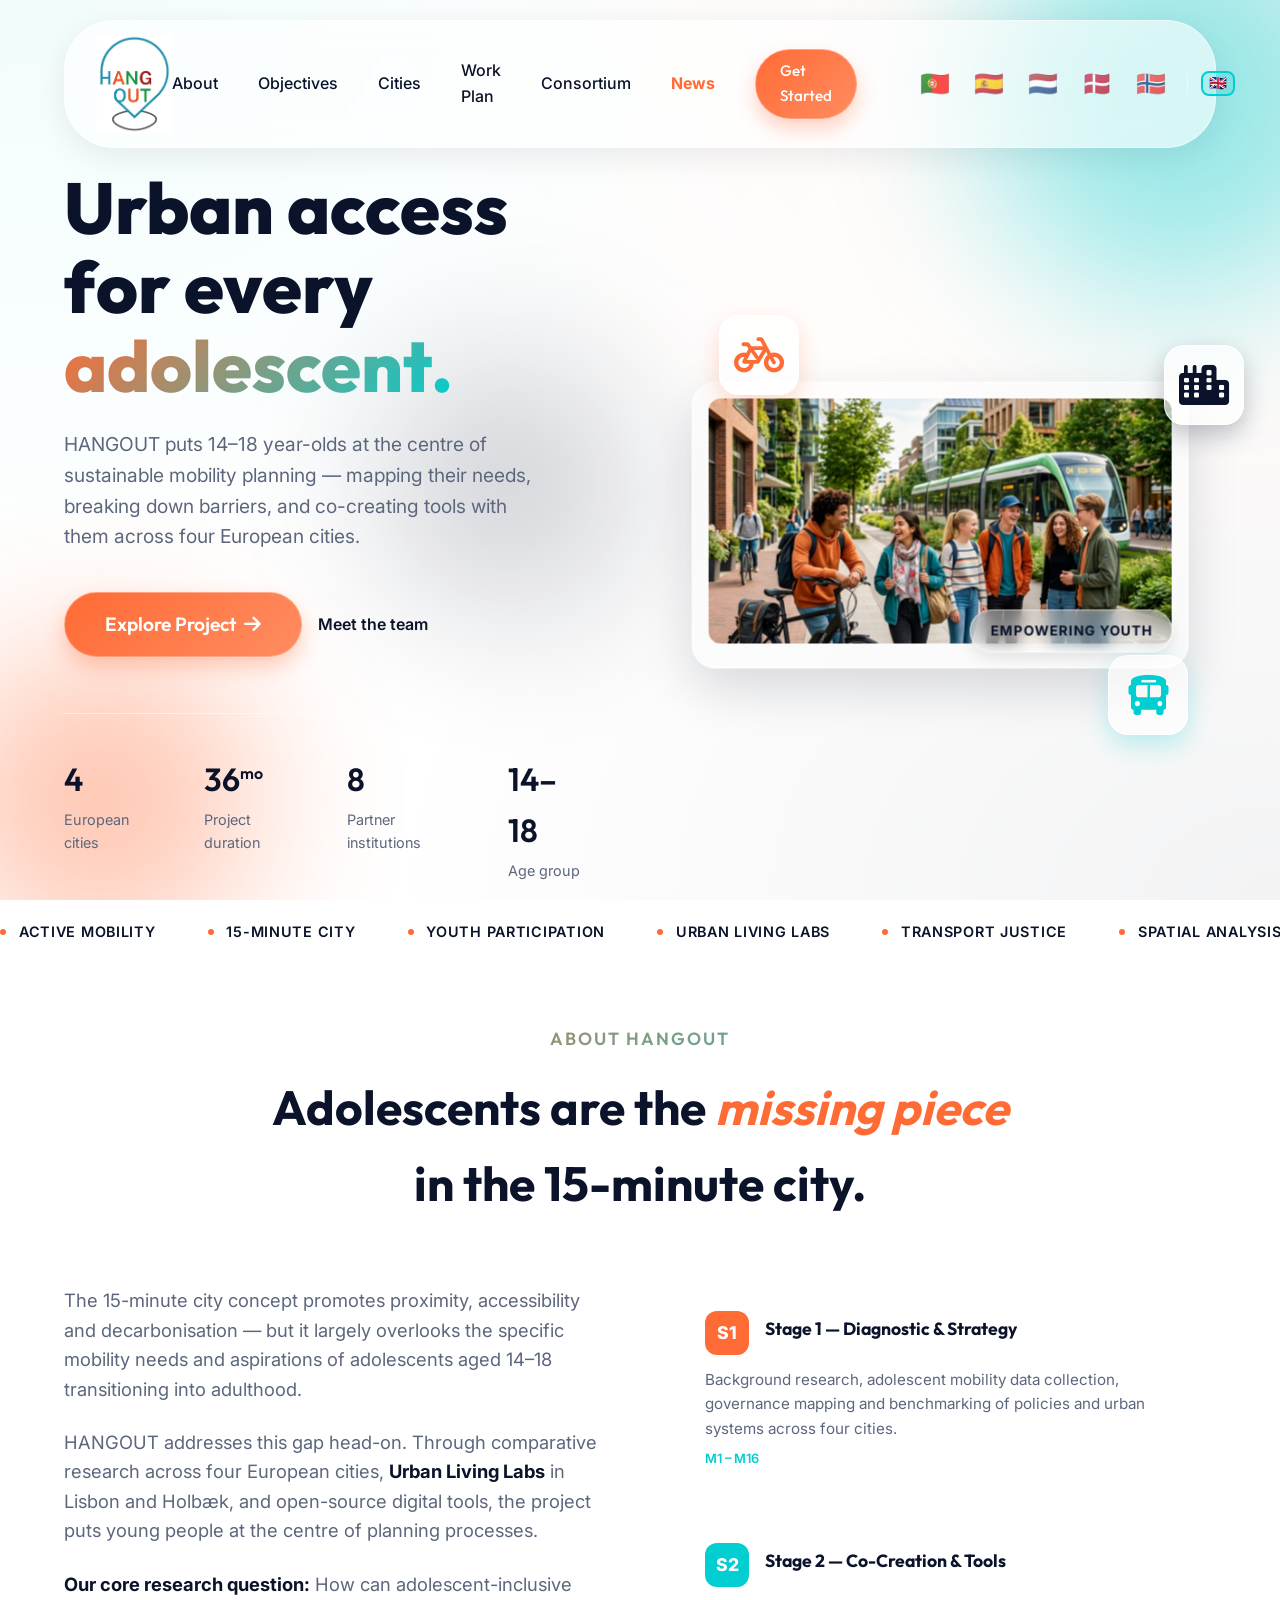
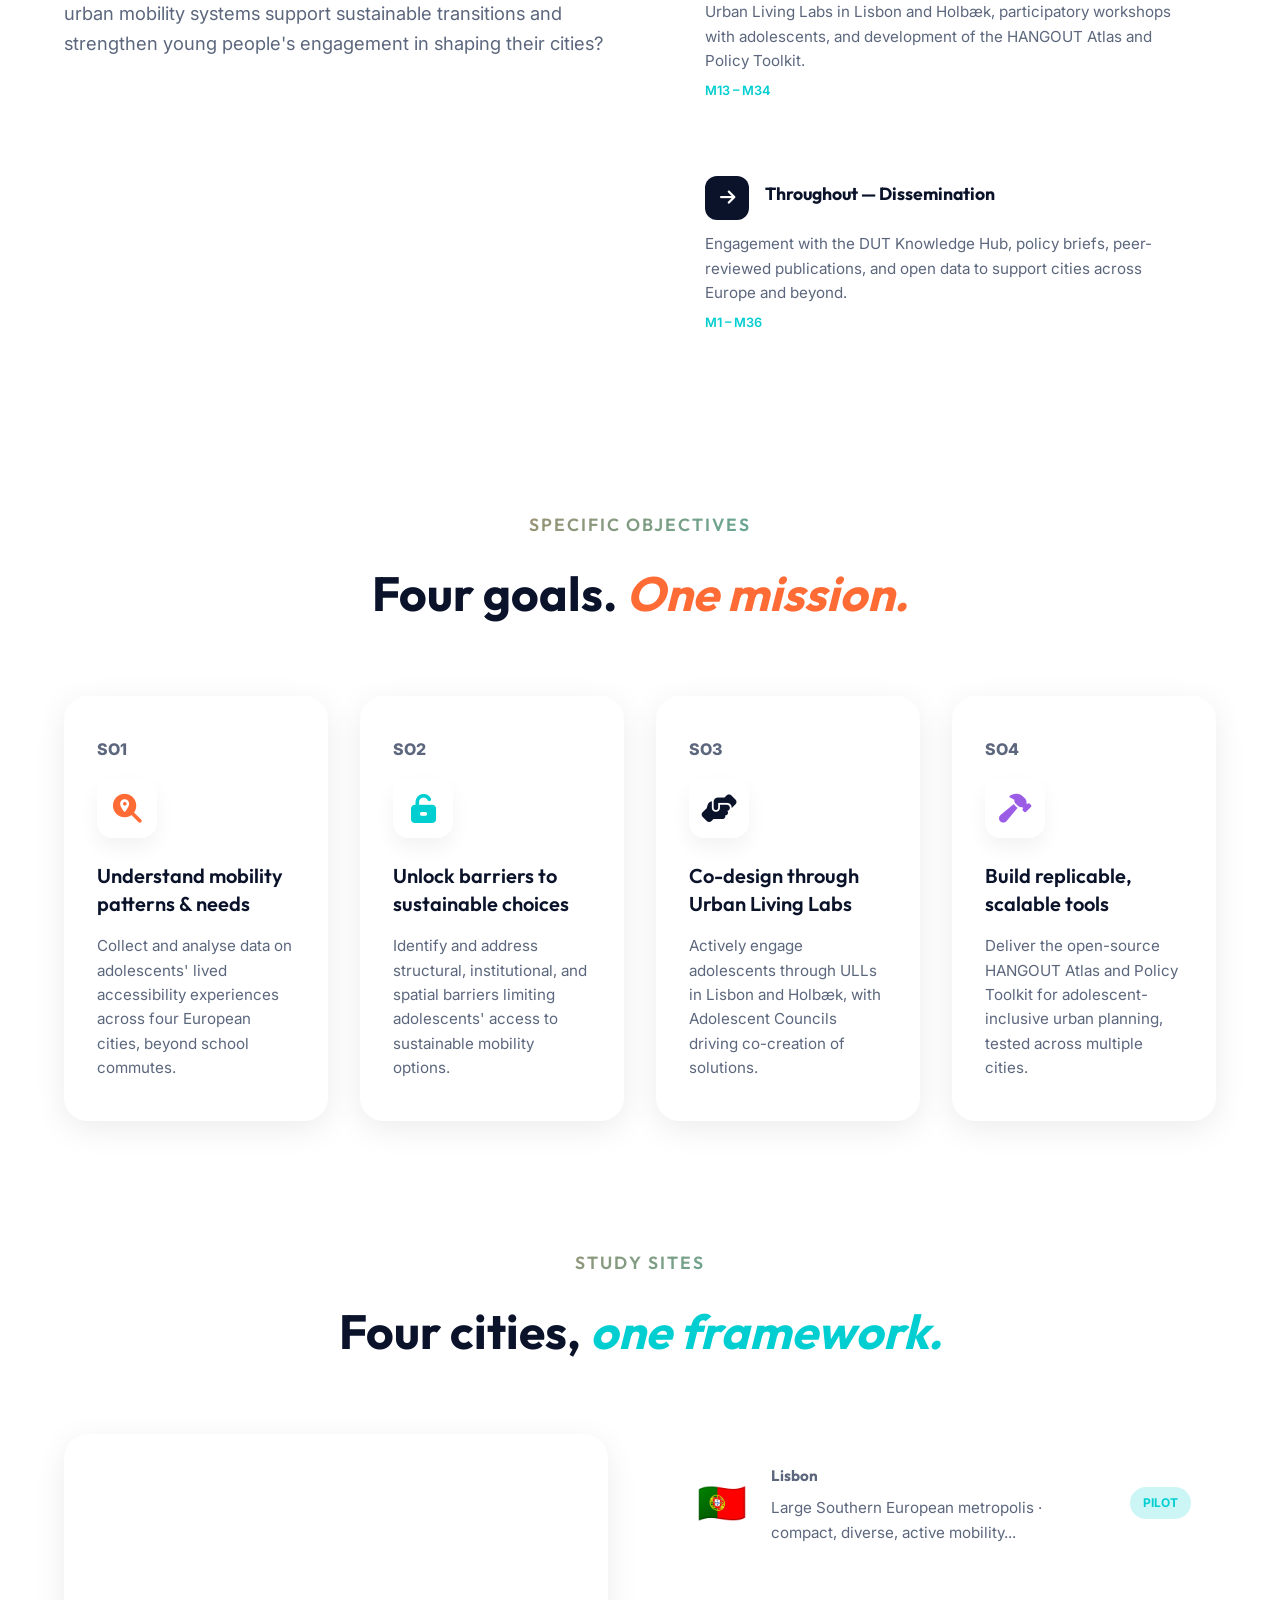
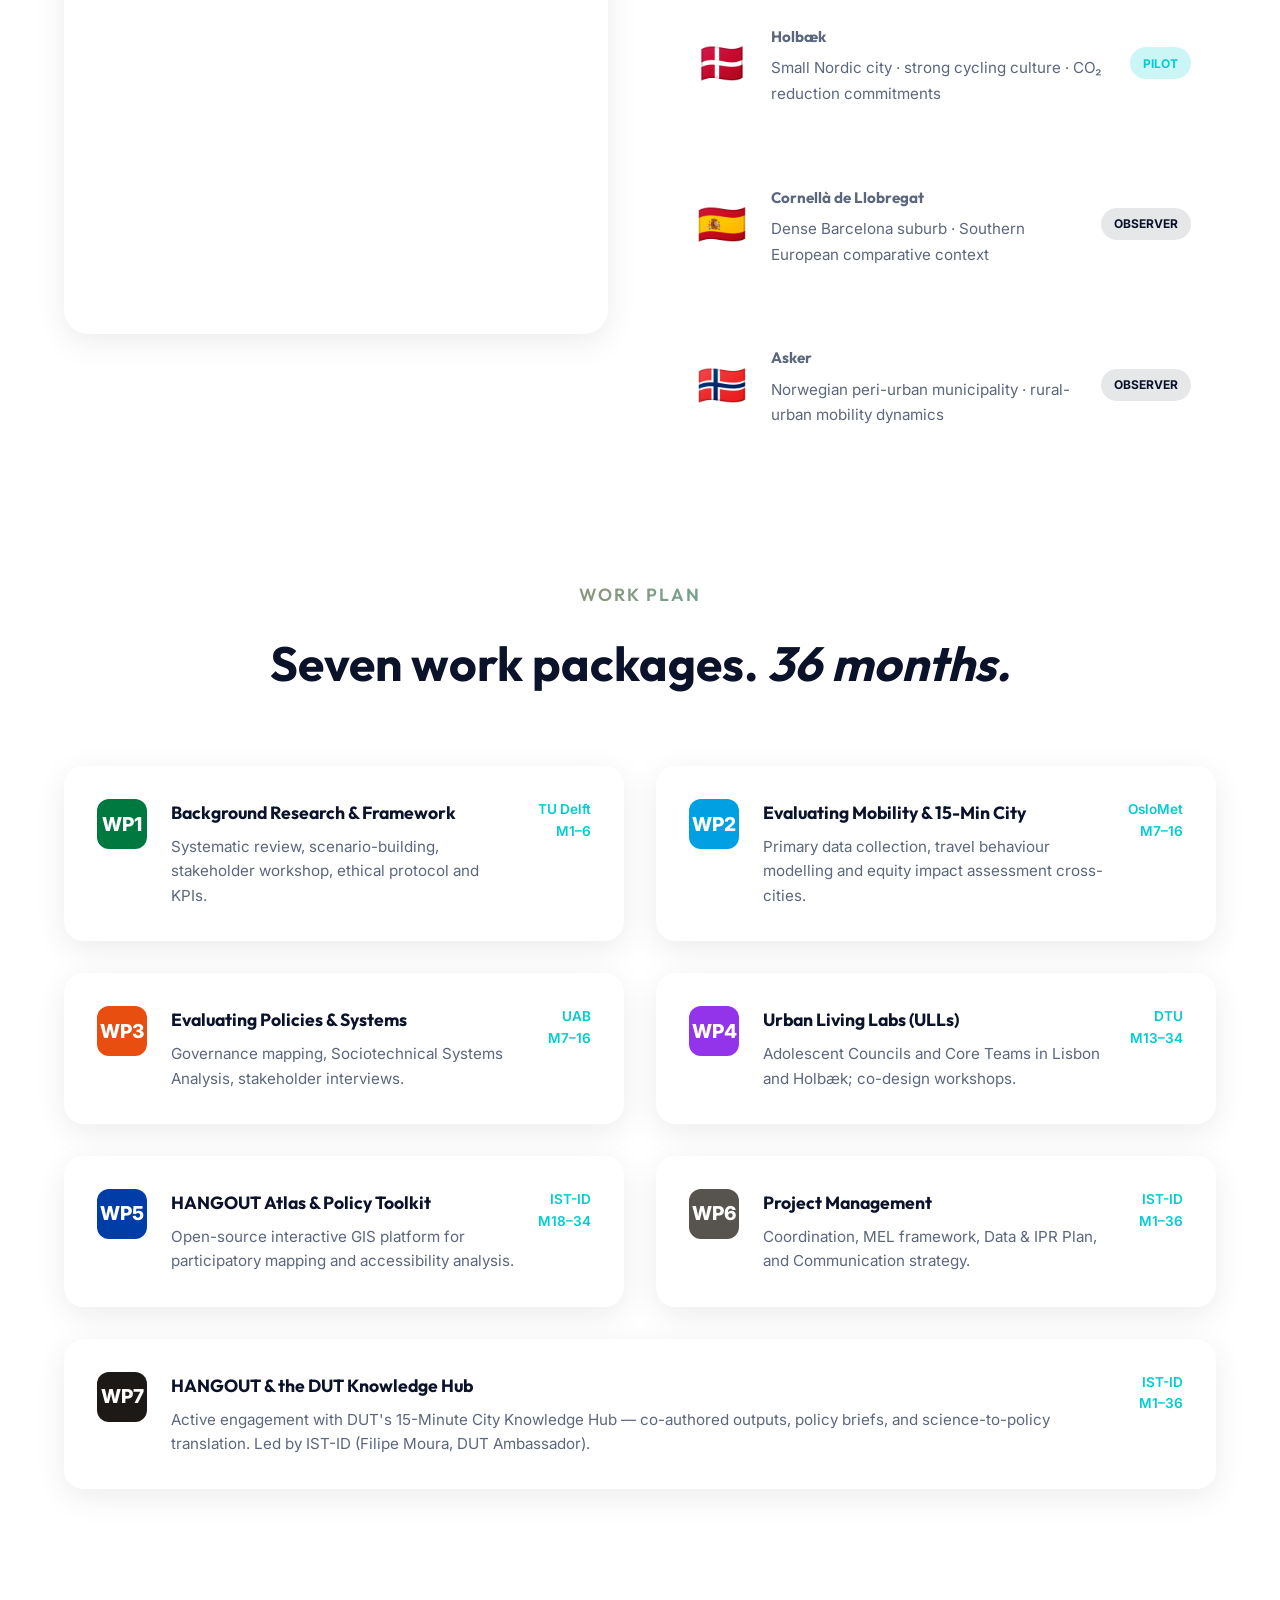
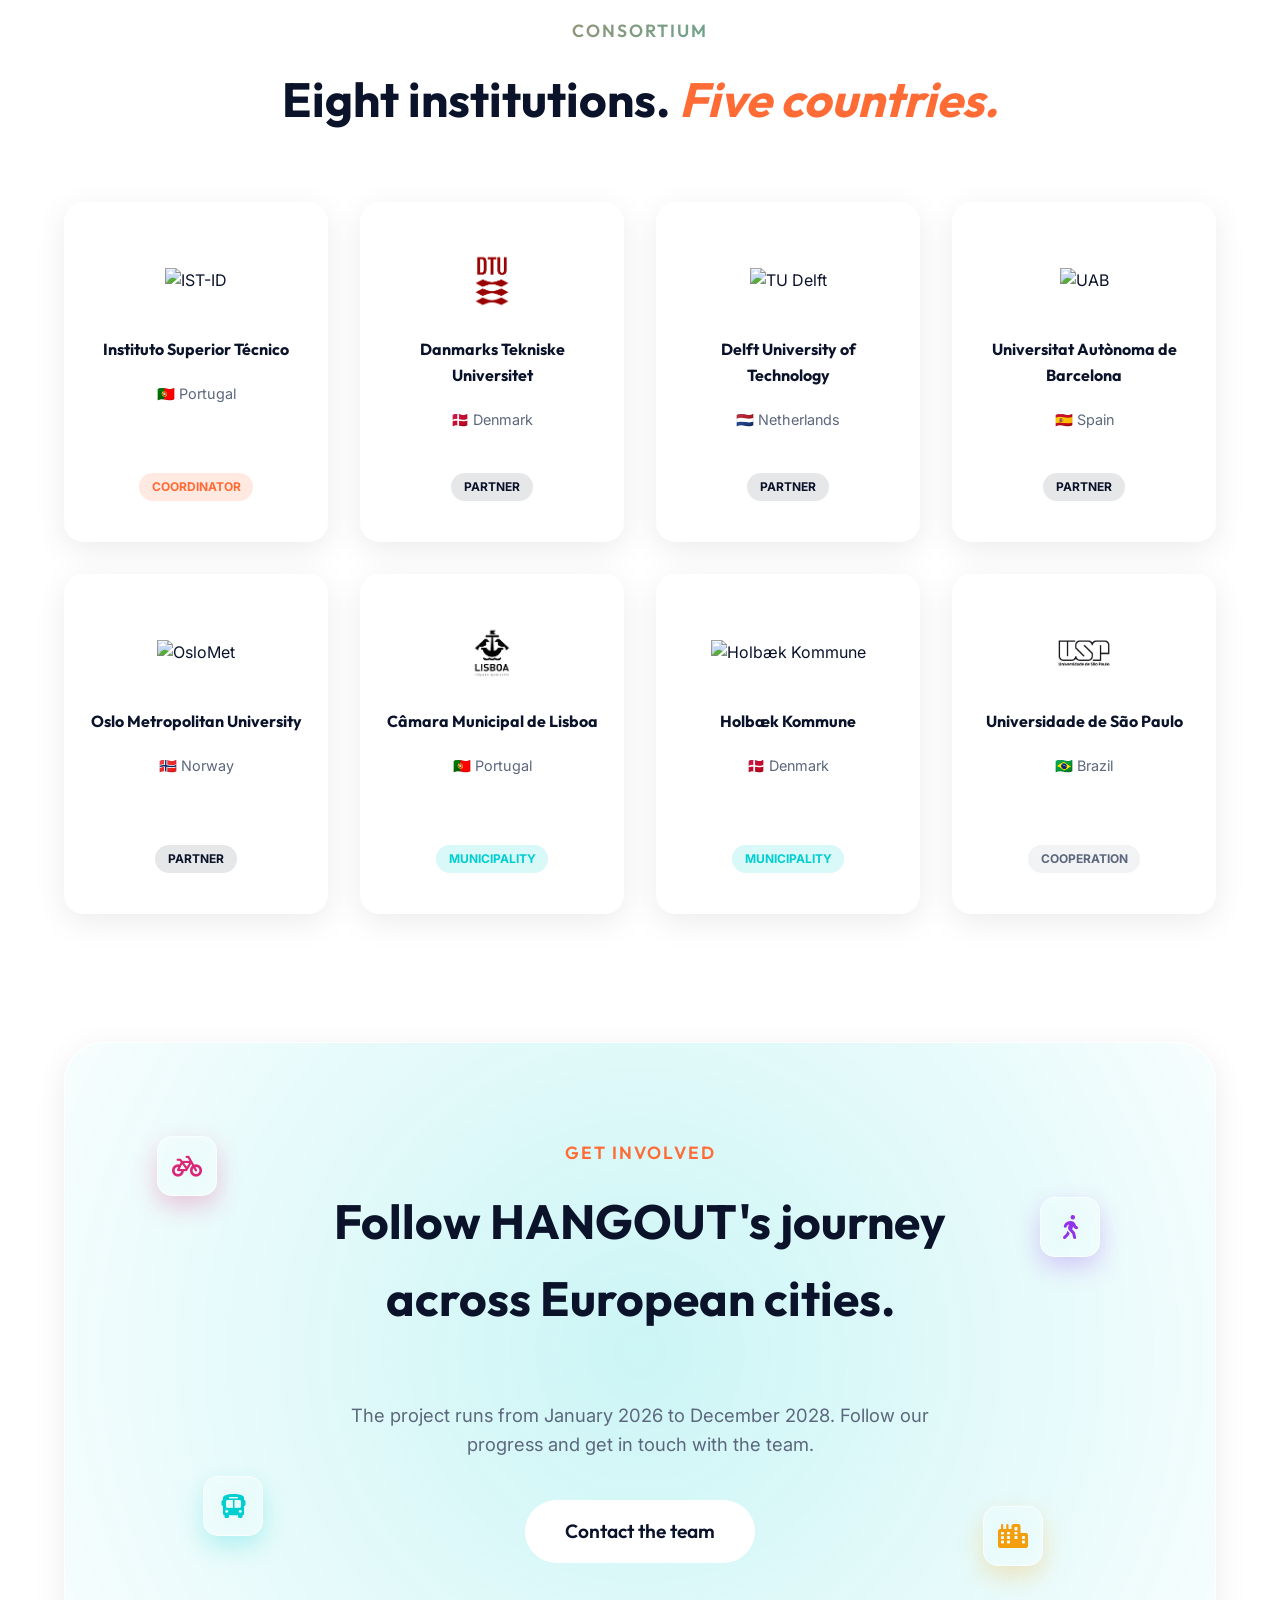
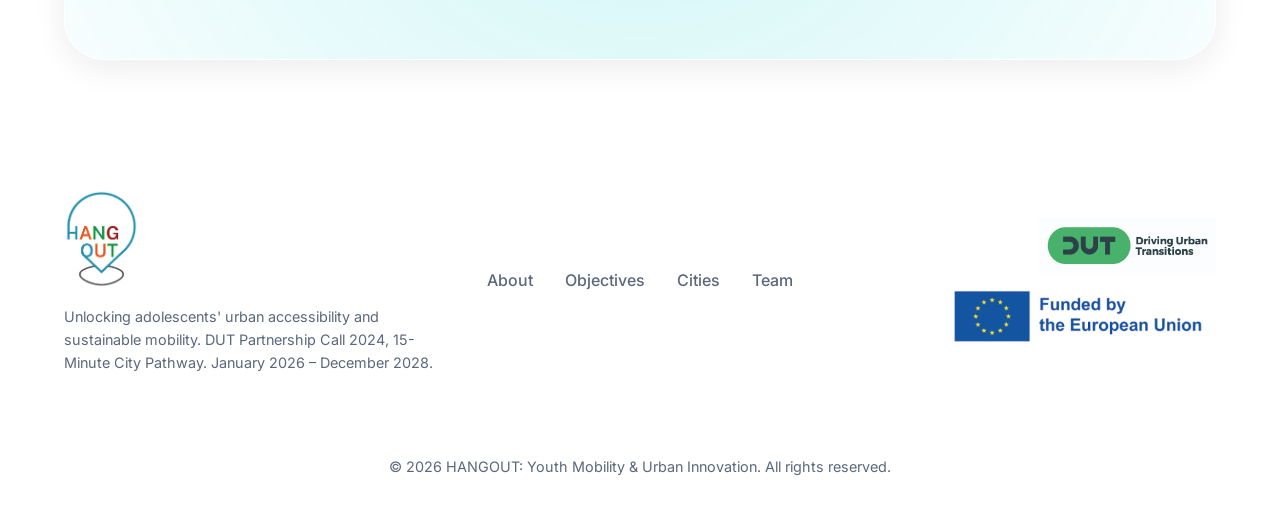
==== commit bf24a342: "Website translation refactoring to solve problems and ease maintainability" ====
--- a/index.html
+++ b/index.html
@@ -25,14 +25,14 @@
                     style="height: 100px; max-width: 350px; width: auto; object-fit: contain;">
             </div>
             <ul class="nav-links">
-                <li><a href="#about">About</a></li>
-                <li><a href="#objectives">Objectives</a></li>
-                <li><a href="#cities">Cities</a></li>
-                <li><a href="#workpackages">Work Plan</a></li>
-                <li><a href="#consortium">Consortium</a></li>
-                <li><a href="news.html" target="_blank" style="color: var(--color-orange); font-weight: 700;">News</a>
+                <li><a href="#about"><span data-i18n="T_ABOUT"></span></a></li>
+                <li><a href="#objectives"><span data-i18n="T_OBJECTIVES"></span></a></li>
+                <li><a href="#cities"><span data-i18n="T_CITIES"></span></a></li>
+                <li><a href="#workpackages"><span data-i18n="T_WORK_PLAN"></span></a></li>
+                <li><a href="#consortium"><span data-i18n="T_CONSORTIUM"></span></a></li>
+                <li><a href="news.html" target="_blank" style="color: var(--color-orange); font-weight: 700;"><span data-i18n="T_NEWS"></span></a>
                 </li>
-                <li><a href="#contact" class="btn-primary small" style="color: white;">Get Started</a></li>
+                <li><a href="#contact" class="btn-primary small" style="color: white;"><span data-i18n="T_GET_STARTED"></span></a></li>
                 <li class="lang-switcher" style="display: flex; gap: 8px; margin-left: 15px; align-items: center;">
                     <button class="flag-btn" data-lang="pt" title="Português (PT)" onclick="switchLanguage('pt')">🇵🇹</button>
                     <button class="flag-btn" data-lang="es" title="Español" onclick="switchLanguage('es')">🇪🇸</button>
@@ -55,36 +55,36 @@
         <div class="container hero-content">
             <div class="hero-text-area" data-depth="0.1">
 
-                <h1 class="headline">Urban access for every <span class="text-gradient">adolescent.</span></h1>
+                <h1 class="headline"><span data-i18n="T_URBAN_ACCESS_FOR_EVERY"></span> <span class="text-gradient"><span data-i18n="T_ADOLESCENT"></span></span></h1>
                 <p class="description">
-                    HANGOUT puts 14–18 year-olds at the centre of sustainable mobility planning — mapping their needs,
-                    breaking down barriers, and co-creating tools with them across four European cities.
+                    <span data-i18n="T_HANGOUT_PUTS_14_18_YEAR_OLDS_A">HANGOUT puts 14–18 year-olds at the centre of sustainable mobility planning — mapping their needs,
+                    breaking down barriers, and co-creating tools with them across four European cities.</span>
                 </p>
                 <div style="display: flex; gap: 1rem; align-items: center; flex-wrap: wrap;">
-                    <a href="#about" class="btn-primary large">Explore Project <i
+                    <a href="#about" class="btn-primary large"><span data-i18n="T_EXPLORE_PROJECT"></span> <i
                             class="fa-solid fa-arrow-right"></i></a>
                     <a href="#consortium"
                         style="font-weight: 600; color: var(--color-navy); display: flex; align-items: center; gap: 0.5rem;">
-                        Meet the team
+                        <span data-i18n="T_MEET_THE_TEAM"></span>
                     </a>
                 </div>
 
                 <div class="hero-stats">
                     <div>
                         <div class="stat-val">4</div>
-                        <div class="stat-lbl">European cities</div>
+                        <div class="stat-lbl"><span data-i18n="T_EUROPEAN_CITIES"></span></div>
                     </div>
                     <div>
                         <div class="stat-val">36<sup>mo</sup></div>
-                        <div class="stat-lbl">Project duration</div>
+                        <div class="stat-lbl"><span data-i18n="T_PROJECT_DURATION"></span></div>
                     </div>
                     <div>
                         <div class="stat-val">8</div>
-                        <div class="stat-lbl">Partner institutions</div>
+                        <div class="stat-lbl"><span data-i18n="T_PARTNER_INSTITUTIONS"></span></div>
                     </div>
                     <div>
                         <div class="stat-val">14–18</div>
-                        <div class="stat-lbl">Age group</div>
+                        <div class="stat-lbl"><span data-i18n="T_AGE_GROUP"></span></div>
                     </div>
                 </div>
             </div>
@@ -103,7 +103,7 @@
 
                     <div class="main-video-card">
                         <img src="assets/youth_mobility.png" alt="Empowering Youth Mobility" class="hero-image">
-                        <div class="glass-tag">Empowering Youth</div>
+                        <div class="glass-tag"><span data-i18n="T_EMPOWERING_YOUTH"></span></div>
                     </div>
                 </div>
             </div>
@@ -113,25 +113,25 @@
     <!-- Ticker -->
     <div class="ticker-wrap">
         <div class="ticker">
-            <span class="ticker-item"><span class="ticker-dot"></span>Active mobility</span>
-            <span class="ticker-item"><span class="ticker-dot"></span>15-minute city</span>
-            <span class="ticker-item"><span class="ticker-dot"></span>Youth participation</span>
-            <span class="ticker-item"><span class="ticker-dot"></span>Urban living labs</span>
-            <span class="ticker-item"><span class="ticker-dot"></span>Transport justice</span>
-            <span class="ticker-item"><span class="ticker-dot"></span>Spatial analysis</span>
-            <span class="ticker-item"><span class="ticker-dot"></span>Co-design</span>
-            <span class="ticker-item"><span class="ticker-dot"></span>Open-source tools</span>
-            <span class="ticker-item"><span class="ticker-dot"></span>Intersectionality</span>
+            <span class="ticker-item"><span class="ticker-dot"></span><span data-i18n="T_ACTIVE_MOBILITY"></span></span>
+            <span class="ticker-item"><span class="ticker-dot"></span><span data-i18n="T_15_MINUTE_CITY"></span></span>
+            <span class="ticker-item"><span class="ticker-dot"></span><span data-i18n="T_YOUTH_PARTICIPATION"></span></span>
+            <span class="ticker-item"><span class="ticker-dot"></span><span data-i18n="T_URBAN_LIVING_LABS"></span></span>
+            <span class="ticker-item"><span class="ticker-dot"></span><span data-i18n="T_TRANSPORT_JUSTICE"></span></span>
+            <span class="ticker-item"><span class="ticker-dot"></span><span data-i18n="T_SPATIAL_ANALYSIS"></span></span>
+            <span class="ticker-item"><span class="ticker-dot"></span><span data-i18n="T_CO_DESIGN"></span></span>
+            <span class="ticker-item"><span class="ticker-dot"></span><span data-i18n="T_OPEN_SOURCE_TOOLS"></span></span>
+            <span class="ticker-item"><span class="ticker-dot"></span><span data-i18n="T_INTERSECTIONALITY"></span></span>
             <!-- duplicate for smooth loop -->
-            <span class="ticker-item"><span class="ticker-dot"></span>Active mobility</span>
-            <span class="ticker-item"><span class="ticker-dot"></span>15-minute city</span>
-            <span class="ticker-item"><span class="ticker-dot"></span>Youth participation</span>
-            <span class="ticker-item"><span class="ticker-dot"></span>Urban living labs</span>
-            <span class="ticker-item"><span class="ticker-dot"></span>Transport justice</span>
-            <span class="ticker-item"><span class="ticker-dot"></span>Spatial analysis</span>
-            <span class="ticker-item"><span class="ticker-dot"></span>Co-design</span>
-            <span class="ticker-item"><span class="ticker-dot"></span>Open-source tools</span>
-            <span class="ticker-item"><span class="ticker-dot"></span>Intersectionality</span>
+            <span class="ticker-item"><span class="ticker-dot"></span><span data-i18n="T_ACTIVE_MOBILITY"></span></span>
+            <span class="ticker-item"><span class="ticker-dot"></span><span data-i18n="T_15_MINUTE_CITY"></span></span>
+            <span class="ticker-item"><span class="ticker-dot"></span><span data-i18n="T_YOUTH_PARTICIPATION"></span></span>
+            <span class="ticker-item"><span class="ticker-dot"></span><span data-i18n="T_URBAN_LIVING_LABS"></span></span>
+            <span class="ticker-item"><span class="ticker-dot"></span><span data-i18n="T_TRANSPORT_JUSTICE"></span></span>
+            <span class="ticker-item"><span class="ticker-dot"></span><span data-i18n="T_SPATIAL_ANALYSIS"></span></span>
+            <span class="ticker-item"><span class="ticker-dot"></span><span data-i18n="T_CO_DESIGN"></span></span>
+            <span class="ticker-item"><span class="ticker-dot"></span><span data-i18n="T_OPEN_SOURCE_TOOLS"></span></span>
+            <span class="ticker-item"><span class="ticker-dot"></span><span data-i18n="T_INTERSECTIONALITY"></span></span>
         </div>
     </div>
 
@@ -139,22 +139,22 @@
     <section class="about" id="about">
         <div class="container">
             <div class="section-header">
-                <div class="subtitle text-gradient">About HANGOUT</div>
-                <h2>Adolescents are the <span style="font-style: italic; color: var(--color-orange);">missing
-                        piece</span><br>in the 15-minute city.</h2>
+                <div class="subtitle text-gradient"><span data-i18n="T_ABOUT_HANGOUT"></span></div>
+                <h2><span data-i18n="T_ADOLESCENTS_ARE_THE"></span> <span style="font-style: italic; color: var(--color-orange);"><span data-i18n="T_MISSING_PIECE">missing
+                        piece</span></span><br><span data-i18n="T_IN_THE_15_MINUTE_CITY"></span></h2>
             </div>
             <div class="grid-2">
                 <div class="about-text">
-                    <p>The 15-minute city concept promotes proximity, accessibility and decarbonisation — but it largely
+                    <p><span data-i18n="T_THE_15_MINUTE_CITY_CONCEPT_PRO">The 15-minute city concept promotes proximity, accessibility and decarbonisation — but it largely
                         overlooks the specific mobility needs and aspirations of adolescents aged 14–18 transitioning
-                        into adulthood.</p>
-                    <p>HANGOUT addresses this gap head-on. Through comparative research across four European cities,
-                        <strong style="color:var(--color-navy)">Urban Living Labs</strong> in Lisbon and Holbæk, and
-                        open-source digital tools, the project puts young people at the centre of planning processes.
+                        into adulthood.</span></p>
+                    <p><span data-i18n="T_HANGOUT_ADDRESSES_THIS_GAP_HEA"></span>
+                        <strong style="color:var(--color-navy)"><span data-i18n="T_URBAN_LIVING_LABS_1"></span></strong> <span data-i18n="T_IN_LISBON_AND_HOLB_K_AND_OPEN">in Lisbon and Holbæk, and
+                        open-source digital tools, the project puts young people at the centre of planning processes.</span>
                     </p>
-                    <p><strong style="color:var(--color-navy)">Our core research question:</strong> How can
+                    <p><strong style="color:var(--color-navy)"><span data-i18n="T_OUR_CORE_RESEARCH_QUESTION"></span></strong> <span data-i18n="T_HOW_CAN_ADOLESCENT_INCLUSIVE_U">How can
                         adolescent-inclusive urban mobility systems support sustainable transitions and strengthen young
-                        people's engagement in shaping their cities?</p>
+                        people's engagement in shaping their cities?</span></p>
 
                 </div>
 
@@ -162,28 +162,28 @@
                     <div class="phase-card">
                         <div class="phase-header">
                             <div class="phase-num s1">S1</div>
-                            <h4>Stage 1 — Diagnostic & Strategy</h4>
-                        </div>
-                        <p>Background research, adolescent mobility data collection, governance mapping and benchmarking
-                            of policies and urban systems across four cities.</p>
+                            <h4><span data-i18n="T_STAGE_1_DIAGNOSTIC_STRATEGY"></span></h4>
+                        </div>
+                        <p><span data-i18n="T_BACKGROUND_RESEARCH_ADOLESCENT">Background research, adolescent mobility data collection, governance mapping and benchmarking
+                            of policies and urban systems across four cities.</span></p>
                         <span class="phase-months">M1 – M16</span>
                     </div>
                     <div class="phase-card">
                         <div class="phase-header">
                             <div class="phase-num s2">S2</div>
-                            <h4>Stage 2 — Co-Creation & Tools</h4>
-                        </div>
-                        <p>Urban Living Labs in Lisbon and Holbæk, participatory workshops with adolescents, and
-                            development of the HANGOUT Atlas and Policy Toolkit.</p>
+                            <h4><span data-i18n="T_STAGE_2_CO_CREATION_TOOLS"></span></h4>
+                        </div>
+                        <p><span data-i18n="T_URBAN_LIVING_LABS_IN_LISBON_AN">Urban Living Labs in Lisbon and Holbæk, participatory workshops with adolescents, and
+                            development of the HANGOUT Atlas and Policy Toolkit.</span></p>
                         <span class="phase-months">M13 – M34</span>
                     </div>
                     <div class="phase-card">
                         <div class="phase-header">
                             <div class="phase-num s3"><i class="fa-solid fa-arrow-right"></i></div>
-                            <h4>Throughout — Dissemination</h4>
-                        </div>
-                        <p>Engagement with the DUT Knowledge Hub, policy briefs, peer-reviewed publications, and open
-                            data to support cities across Europe and beyond.</p>
+                            <h4><span data-i18n="T_THROUGHOUT_DISSEMINATION"></span></h4>
+                        </div>
+                        <p><span data-i18n="T_ENGAGEMENT_WITH_THE_DUT_KNOWLE">Engagement with the DUT Knowledge Hub, policy briefs, peer-reviewed publications, and open
+                            data to support cities across Europe and beyond.</span></p>
                         <span class="phase-months">M1 – M36</span>
                     </div>
                 </div>
@@ -195,37 +195,37 @@
     <section class="features" id="objectives">
         <div class="container">
             <div class="section-header">
-                <div class="subtitle text-gradient">Specific Objectives</div>
-                <h2>Four goals. <span style="font-style: italic; color: var(--color-orange);">One mission.</span></h2>
+                <div class="subtitle text-gradient"><span data-i18n="T_SPECIFIC_OBJECTIVES"></span></div>
+                <h2><span data-i18n="T_FOUR_GOALS"></span> <span style="font-style: italic; color: var(--color-orange);"><span data-i18n="T_ONE_MISSION"></span></span></h2>
             </div>
             <div class="cards-grid">
                 <div class="glass-feature-card" data-tilt>
                     <div class="obj-so">SO1</div>
                     <div class="card-icon-wrapper orange"><i class="fa-solid fa-magnifying-glass-location"></i></div>
-                    <h3>Understand mobility patterns & needs</h3>
-                    <p>Collect and analyse data on adolescents' lived accessibility experiences across four European
-                        cities, beyond school commutes.</p>
+                    <h3><span data-i18n="T_UNDERSTAND_MOBILITY_PATTERNS_N"></span></h3>
+                    <p><span data-i18n="T_COLLECT_AND_ANALYSE_DATA_ON_AD">Collect and analyse data on adolescents' lived accessibility experiences across four European
+                        cities, beyond school commutes.</span></p>
                 </div>
                 <div class="glass-feature-card" data-tilt>
                     <div class="obj-so">SO2</div>
                     <div class="card-icon-wrapper teal"><i class="fa-solid fa-unlock-keyhole"></i></div>
-                    <h3>Unlock barriers to sustainable choices</h3>
-                    <p>Identify and address structural, institutional, and spatial barriers limiting adolescents' access
-                        to sustainable mobility options.</p>
+                    <h3><span data-i18n="T_UNLOCK_BARRIERS_TO_SUSTAINABLE"></span></h3>
+                    <p><span data-i18n="T_IDENTIFY_AND_ADDRESS_STRUCTURA">Identify and address structural, institutional, and spatial barriers limiting adolescents' access
+                        to sustainable mobility options.</span></p>
                 </div>
                 <div class="glass-feature-card" data-tilt>
                     <div class="obj-so">SO3</div>
                     <div class="card-icon-wrapper navy"><i class="fa-solid fa-handshake-angle"></i></div>
-                    <h3>Co-design through Urban Living Labs</h3>
-                    <p>Actively engage adolescents through ULLs in Lisbon and Holbæk, with Adolescent Councils driving
-                        co-creation of solutions.</p>
+                    <h3><span data-i18n="T_CO_DESIGN_THROUGH_URBAN_LIVING"></span></h3>
+                    <p><span data-i18n="T_ACTIVELY_ENGAGE_ADOLESCENTS_TH">Actively engage adolescents through ULLs in Lisbon and Holbæk, with Adolescent Councils driving
+                        co-creation of solutions.</span></p>
                 </div>
                 <div class="glass-feature-card" data-tilt>
                     <div class="obj-so">SO4</div>
                     <div class="card-icon-wrapper purple"><i class="fa-solid fa-hammer"></i></div>
-                    <h3>Build replicable, scalable tools</h3>
-                    <p>Deliver the open-source HANGOUT Atlas and Policy Toolkit for adolescent-inclusive urban planning,
-                        tested across multiple cities.</p>
+                    <h3><span data-i18n="T_BUILD_REPLICABLE_SCALABLE_TOOL"></span></h3>
+                    <p><span data-i18n="T_DELIVER_THE_OPEN_SOURCE_HANGOU">Deliver the open-source HANGOUT Atlas and Policy Toolkit for adolescent-inclusive urban planning,
+                        tested across multiple cities.</span></p>
                 </div>
             </div>
         </div>
@@ -235,8 +235,8 @@
     <section class="cities" id="cities">
         <div class="container">
             <div class="section-header">
-                <div class="subtitle text-gradient">Study Sites</div>
-                <h2>Four cities, <span style="font-style: italic; color: var(--color-teal);">one framework.</span></h2>
+                <div class="subtitle text-gradient"><span data-i18n="T_STUDY_SITES"></span></div>
+                <h2><span data-i18n="T_FOUR_CITIES"></span> <span style="font-style: italic; color: var(--color-teal);"><span data-i18n="T_ONE_FRAMEWORK"></span></span></h2>
             </div>
             <div class="grid-2">
                 <div class="cities-map-area">
@@ -248,34 +248,34 @@
                     <div class="city-row-card">
                         <span class="city-flag-big">🇵🇹</span>
                         <div class="city-info">
-                            <h4>Lisbon</h4>
-                            <span>Large Southern European metropolis · compact, diverse, active mobility...</span>
-                        </div>
-                        <span class="city-badge-sm pilot">Pilot</span>
+                            <h4><span data-i18n="T_LISBON"></span></h4>
+                            <span><span data-i18n="T_LARGE_SOUTHERN_EUROPEAN_METROP"></span></span>
+                        </div>
+                        <span class="city-badge-sm pilot"><span data-i18n="T_PILOT"></span></span>
                     </div>
                     <div class="city-row-card">
                         <span class="city-flag-big">🇩🇰</span>
                         <div class="city-info">
-                            <h4>Holbæk</h4>
-                            <span>Small Nordic city · strong cycling culture · CO₂ reduction commitments</span>
-                        </div>
-                        <span class="city-badge-sm pilot">Pilot</span>
+                            <h4><span data-i18n="T_HOLB_K"></span></h4>
+                            <span><span data-i18n="T_SMALL_NORDIC_CITY_STRONG_CYCLI"></span></span>
+                        </div>
+                        <span class="city-badge-sm pilot"><span data-i18n="T_PILOT"></span></span>
                     </div>
                     <div class="city-row-card">
                         <span class="city-flag-big">🇪🇸</span>
                         <div class="city-info">
-                            <h4>Cornellà de Llobregat</h4>
-                            <span>Dense Barcelona suburb · Southern European comparative context</span>
-                        </div>
-                        <span class="city-badge-sm observer">Observer</span>
+                            <h4><span data-i18n="T_CORNELL_DE_LLOBREGAT"></span></h4>
+                            <span><span data-i18n="T_DENSE_BARCELONA_SUBURB_SOUTHER"></span></span>
+                        </div>
+                        <span class="city-badge-sm observer"><span data-i18n="T_OBSERVER"></span></span>
                     </div>
                     <div class="city-row-card">
                         <span class="city-flag-big">🇳🇴</span>
                         <div class="city-info">
-                            <h4>Asker</h4>
-                            <span>Norwegian peri-urban municipality · rural-urban mobility dynamics</span>
-                        </div>
-                        <span class="city-badge-sm observer">Observer</span>
+                            <h4><span data-i18n="T_ASKER"></span></h4>
+                            <span><span data-i18n="T_NORWEGIAN_PERI_URBAN_MUNICIPAL"></span></span>
+                        </div>
+                        <span class="city-badge-sm observer"><span data-i18n="T_OBSERVER"></span></span>
                     </div>
                 </div>
             </div>
@@ -286,49 +286,49 @@
     <section class="workpackages" id="workpackages">
         <div class="container">
             <div class="section-header">
-                <div class="subtitle text-gradient">Work Plan</div>
-                <h2>Seven work packages. <span style="font-style: italic; color: var(--color-navy);">36 months.</span>
+                <div class="subtitle text-gradient"><span data-i18n="T_WORK_PLAN"></span></div>
+                <h2><span data-i18n="T_SEVEN_WORK_PACKAGES"></span> <span style="font-style: italic; color: var(--color-navy);"><span data-i18n="T_36_MONTHS"></span></span>
                 </h2>
             </div>
             <div class="wp-grid">
                 <div class="wp-card">
                     <div class="wp-num" style="background:#007940">WP1</div>
                     <div class="wp-body">
-                        <h4>Background Research & Framework</h4>
-                        <p>Systematic review, scenario-building, stakeholder workshop, ethical protocol and KPIs.</p>
+                        <h4><span data-i18n="T_BACKGROUND_RESEARCH_FRAMEWORK"></span></h4>
+                        <p><span data-i18n="T_SYSTEMATIC_REVIEW_SCENARIO_BUI"></span></p>
                     </div>
                     <div class="wp-meta">TU Delft<br>M1–6</div>
                 </div>
                 <div class="wp-card">
                     <div class="wp-num" style="background:#00a0e2">WP2</div>
                     <div class="wp-body">
-                        <h4>Evaluating Mobility & 15-Min City</h4>
-                        <p>Primary data collection, travel behaviour modelling and equity impact assessment
-                            cross-cities.</p>
+                        <h4><span data-i18n="T_EVALUATING_MOBILITY_15_MIN_CIT"></span></h4>
+                        <p><span data-i18n="T_PRIMARY_DATA_COLLECTION_TRAVEL">Primary data collection, travel behaviour modelling and equity impact assessment
+                            cross-cities.</span></p>
                     </div>
                     <div class="wp-meta">OsloMet<br>M7–16</div>
                 </div>
                 <div class="wp-card">
                     <div class="wp-num" style="background:#e84e10">WP3</div>
                     <div class="wp-body">
-                        <h4>Evaluating Policies & Systems</h4>
-                        <p>Governance mapping, Sociotechnical Systems Analysis, stakeholder interviews.</p>
+                        <h4><span data-i18n="T_EVALUATING_POLICIES_SYSTEMS"></span></h4>
+                        <p><span data-i18n="T_GOVERNANCE_MAPPING_SOCIOTECHNI"></span></p>
                     </div>
                     <div class="wp-meta">UAB<br>M7–16</div>
                 </div>
                 <div class="wp-card">
                     <div class="wp-num" style="background:#9333ea">WP4</div>
                     <div class="wp-body">
-                        <h4>Urban Living Labs (ULLs)</h4>
-                        <p>Adolescent Councils and Core Teams in Lisbon and Holbæk; co-design workshops.</p>
+                        <h4><span data-i18n="T_URBAN_LIVING_LABS_ULLS"></span></h4>
+                        <p><span data-i18n="T_ADOLESCENT_COUNCILS_AND_CORE_T"></span></p>
                     </div>
                     <div class="wp-meta">DTU<br>M13–34</div>
                 </div>
                 <div class="wp-card">
                     <div class="wp-num" style="background:#003da6">WP5</div>
                     <div class="wp-body">
-                        <h4>HANGOUT Atlas & Policy Toolkit</h4>
-                        <p>Open-source interactive GIS platform for participatory mapping and accessibility analysis.
+                        <h4><span data-i18n="T_HANGOUT_ATLAS_POLICY_TOOLKIT"></span></h4>
+                        <p><span data-i18n="T_OPEN_SOURCE_INTERACTIVE_GIS_PL"></span>
                         </p>
                     </div>
                     <div class="wp-meta">IST-ID<br>M18–34</div>
@@ -336,17 +336,17 @@
                 <div class="wp-card">
                     <div class="wp-num" style="background:#57534E">WP6</div>
                     <div class="wp-body">
-                        <h4>Project Management</h4>
-                        <p>Coordination, MEL framework, Data & IPR Plan, and Communication strategy.</p>
+                        <h4><span data-i18n="T_PROJECT_MANAGEMENT"></span></h4>
+                        <p><span data-i18n="T_COORDINATION_MEL_FRAMEWORK_DAT"></span></p>
                     </div>
                     <div class="wp-meta">IST-ID<br>M1–36</div>
                 </div>
                 <div class="wp-card full">
                     <div class="wp-num" style="background:#1C1917">WP7</div>
                     <div class="wp-body">
-                        <h4>HANGOUT & the DUT Knowledge Hub</h4>
-                        <p>Active engagement with DUT's 15-Minute City Knowledge Hub — co-authored outputs, policy
-                            briefs, and science-to-policy translation. Led by IST-ID (Filipe Moura, DUT Ambassador).</p>
+                        <h4><span data-i18n="T_HANGOUT_THE_DUT_KNOWLEDGE_HUB"></span></h4>
+                        <p><span data-i18n="T_ACTIVE_ENGAGEMENT_WITH_DUT_S_1">Active engagement with DUT's 15-Minute City Knowledge Hub — co-authored outputs, policy
+                            briefs, and science-to-policy translation. Led by IST-ID (Filipe Moura, DUT Ambassador).</span></p>
                     </div>
                     <div class="wp-meta">IST-ID<br>M1–36</div>
                 </div>
@@ -358,9 +358,9 @@
     <section class="consortium" id="consortium">
         <div class="container">
             <div class="section-header">
-                <div class="subtitle text-gradient">Consortium</div>
-                <h2>Eight institutions. <span style="font-style: italic; color: var(--color-orange);">Five
-                        countries.</span></h2>
+                <div class="subtitle text-gradient"><span data-i18n="T_CONSORTIUM"></span></div>
+                <h2><span data-i18n="T_EIGHT_INSTITUTIONS"></span> <span style="font-style: italic; color: var(--color-orange);"><span data-i18n="T_FIVE_COUNTRIES">Five
+                        countries.</span></span></h2>
             </div>
             <div class="partners-grid">
                 <div class="partner-card" onclick="this.classList.toggle('flipped')" title="Click to view team">
@@ -370,29 +370,29 @@
                                     src="https://www.google.com/s2/favicons?sz=128&domain_url=tecnico.ulisboa.pt"
                                     alt="IST-ID">
                             </div>
-                            <h4>Instituto Superior Técnico</h4><span class="partner-country">🇵🇹 Portugal</span><span
-                                class="partner-role-tag role-coord">Coordinator</span>
-                        </div>
-                        <div class="partner-card-back" onclick="event.stopPropagation()">
-                            <h4 onclick="this.closest('.partner-card').classList.remove('flipped');"><i
-                                    class="fa-solid fa-rotate-left" style="font-size: 0.9em; margin-right: 5px;"></i>
-                                The Team</h4>
+                            <h4><span data-i18n="T_INSTITUTO_SUPERIOR_T_CNICO"></span></h4><span class="partner-country">🇵🇹 Portugal</span><span
+                                class="partner-role-tag role-coord"><span data-i18n="T_COORDINATOR"></span></span>
+                        </div>
+                        <div class="partner-card-back" onclick="event.stopPropagation()">
+                            <h4 onclick="this.closest('.partner-card').classList.remove('flipped');"><i
+                                    class="fa-solid fa-rotate-left" style="font-size: 0.9em; margin-right: 5px;"></i>
+                                <span data-i18n="T_THE_TEAM"></span></h4>
                             <div class="team-list">
                                 <div><a href="https://www.linkedin.com/in/mourafilipe/" target="_blank"
-                                        rel="noopener"><i class="fa-brands fa-linkedin"></i> Filipe Moura</a><span
-                                        class="team-role">Project coordinator</span></div>
+                                        rel="noopener"><i class="fa-brands fa-linkedin"></i> <span data-i18n="T_FILIPE_MOURA"></span></a><span
+                                        class="team-role"><span data-i18n="T_PROJECT_COORDINATOR"></span></span></div>
                                 <div><a href="https://www.linkedin.com/in/j%C3%A9ssica-g-lucena/?locale=pt"
-                                        target="_blank" rel="noopener"><i class="fa-brands fa-linkedin"></i> Jéssica
-                                        Lucena</a></div>
+                                        target="_blank" rel="noopener"><i class="fa-brands fa-linkedin"></i> <span data-i18n="T_J_SSICA_LUCENA">Jéssica
+                                        Lucena</span></a></div>
                                 <div><a href="https://www.linkedin.com/in/hayley-knight-a14552159/" target="_blank"
-                                        rel="noopener"><i class="fa-brands fa-linkedin"></i> Hayley Knight</a></div>
+                                        rel="noopener"><i class="fa-brands fa-linkedin"></i> <span data-i18n="T_HAYLEY_KNIGHT"></span></a></div>
                                 <div><a href="https://www.linkedin.com/in/andrea-stefannia-ar%C3%A9valo-t%C3%A1mara-3a305494"
-                                        target="_blank" rel="noopener"><i class="fa-brands fa-linkedin"></i> Andrea
-                                        Arévalo Támara</a></div>
+                                        target="_blank" rel="noopener"><i class="fa-brands fa-linkedin"></i> <span data-i18n="T_ANDREA_AR_VALO_T_MARA">Andrea
+                                        Arévalo Támara</span></a></div>
                                 <div><a href="https://www.linkedin.com/in/goncalofmatos/" target="_blank"
-                                        rel="noopener"><i class="fa-brands fa-linkedin"></i> Gonçalo Matos</a></div>
+                                        rel="noopener"><i class="fa-brands fa-linkedin"></i> <span data-i18n="T_GON_ALO_MATOS"></span></a></div>
                                 <div><a href="https://www.linkedin.com/in/rosamfelix/" target="_blank" rel="noopener"><i
-                                            class="fa-brands fa-linkedin"></i> Rosa Félix</a></div>
+                                            class="fa-brands fa-linkedin"></i> <span data-i18n="T_ROSA_F_LIX"></span></a></div>
                             </div>
                         </div>
                     </div>
@@ -401,21 +401,21 @@
                     <div class="partner-card-inner">
                         <div class="partner-card-front">
                             <div class="partner-logo-wrap"><img src="assets/dtu.png" alt="DTU"></div>
-                            <h4>Danmarks Tekniske Universitet</h4><span class="partner-country">🇩🇰 Denmark</span><span
-                                class="partner-role-tag role-partner">Partner</span>
-                        </div>
-                        <div class="partner-card-back" onclick="event.stopPropagation()">
-                            <h4 onclick="this.closest('.partner-card').classList.remove('flipped');"><i
-                                    class="fa-solid fa-rotate-left" style="font-size: 0.9em; margin-right: 5px;"></i>
-                                The Team</h4>
+                            <h4><span data-i18n="T_DANMARKS_TEKNISKE_UNIVERSITET"></span></h4><span class="partner-country">🇩🇰 Denmark</span><span
+                                class="partner-role-tag role-partner"><span data-i18n="T_PARTNER"></span></span>
+                        </div>
+                        <div class="partner-card-back" onclick="event.stopPropagation()">
+                            <h4 onclick="this.closest('.partner-card').classList.remove('flipped');"><i
+                                    class="fa-solid fa-rotate-left" style="font-size: 0.9em; margin-right: 5px;"></i>
+                                <span data-i18n="T_THE_TEAM"></span></h4>
                             <div class="team-list">
                                 <div><a href="https://www.linkedin.com/in/victor-andrade-77216a17a/" target="_blank"
-                                        rel="noopener"><i class="fa-brands fa-linkedin"></i> Victor Andrade</a><span
-                                        class="team-role">Principal Investigator</span></div>
+                                        rel="noopener"><i class="fa-brands fa-linkedin"></i> <span data-i18n="T_VICTOR_ANDRADE"></span></a><span
+                                        class="team-role"><span data-i18n="T_PRINCIPAL_INVESTIGATOR"></span></span></div>
                                 <div><a href="https://www.linkedin.com/in/marcelakanitz/?locale=en" target="_blank"
-                                        rel="noopener"><i class="fa-brands fa-linkedin"></i> Marcela Kanitz</a></div>
+                                        rel="noopener"><i class="fa-brands fa-linkedin"></i> <span data-i18n="T_MARCELA_KANITZ"></span></a></div>
                                 <div><a href="https://www.linkedin.com/in/gianalorenzini/" target="_blank"
-                                        rel="noopener"><i class="fa-brands fa-linkedin"></i> Giana Carli Lorenzini</a>
+                                        rel="noopener"><i class="fa-brands fa-linkedin"></i> <span data-i18n="T_GIANA_CARLI_LORENZINI"></span></a>
                                 </div>
                             </div>
                         </div>
@@ -427,19 +427,19 @@
                             <div class="partner-logo-wrap"><img
                                     src="https://www.google.com/s2/favicons?sz=128&domain_url=tudelft.nl"
                                     alt="TU Delft"></div>
-                            <h4>Delft University of Technology</h4><span class="partner-country">🇳🇱
-                                Netherlands</span><span class="partner-role-tag role-partner">Partner</span>
-                        </div>
-                        <div class="partner-card-back" onclick="event.stopPropagation()">
-                            <h4 onclick="this.closest('.partner-card').classList.remove('flipped');"><i
-                                    class="fa-solid fa-rotate-left" style="font-size: 0.9em; margin-right: 5px;"></i>
-                                The Team</h4>
+                            <h4><span data-i18n="T_DELFT_UNIVERSITY_OF_TECHNOLOGY"></span></h4><span class="partner-country">🇳🇱
+                                Netherlands</span><span class="partner-role-tag role-partner"><span data-i18n="T_PARTNER"></span></span>
+                        </div>
+                        <div class="partner-card-back" onclick="event.stopPropagation()">
+                            <h4 onclick="this.closest('.partner-card').classList.remove('flipped');"><i
+                                    class="fa-solid fa-rotate-left" style="font-size: 0.9em; margin-right: 5px;"></i>
+                                <span data-i18n="T_THE_TEAM"></span></h4>
                             <div class="team-list">
                                 <div><a href="https://www.linkedin.com/in/ooviedot/" target="_blank" rel="noopener"><i
-                                            class="fa-brands fa-linkedin"></i> Oscar Oviedo Trespalacios</a><span
-                                        class="team-role">Principal Investigator</span></div>
+                                            class="fa-brands fa-linkedin"></i> <span data-i18n="T_OSCAR_OVIEDO_TRESPALACIOS"></span></a><span
+                                        class="team-role"><span data-i18n="T_PRINCIPAL_INVESTIGATOR"></span></span></div>
                                 <div><a href="https://www.linkedin.com/in/maryam-jafari93/" target="_blank"
-                                        rel="noopener"><i class="fa-brands fa-linkedin"></i> Maryam Jafari</a></div>
+                                        rel="noopener"><i class="fa-brands fa-linkedin"></i> <span data-i18n="T_MARYAM_JAFARI"></span></a></div>
                             </div>
                         </div>
                     </div>
@@ -449,17 +449,17 @@
                         <div class="partner-card-front">
                             <div class="partner-logo-wrap"><img
                                     src="https://www.google.com/s2/favicons?sz=128&domain_url=uab.cat" alt="UAB"></div>
-                            <h4>Universitat Autònoma de Barcelona</h4><span class="partner-country">🇪🇸
-                                Spain</span><span class="partner-role-tag role-partner">Partner</span>
-                        </div>
-                        <div class="partner-card-back" onclick="event.stopPropagation()">
-                            <h4 onclick="this.closest('.partner-card').classList.remove('flipped');"><i
-                                    class="fa-solid fa-rotate-left" style="font-size: 0.9em; margin-right: 5px;"></i>
-                                The Team</h4>
+                            <h4><span data-i18n="T_UNIVERSITAT_AUT_NOMA_DE_BARCEL"></span></h4><span class="partner-country">🇪🇸
+                                Spain</span><span class="partner-role-tag role-partner"><span data-i18n="T_PARTNER"></span></span>
+                        </div>
+                        <div class="partner-card-back" onclick="event.stopPropagation()">
+                            <h4 onclick="this.closest('.partner-card').classList.remove('flipped');"><i
+                                    class="fa-solid fa-rotate-left" style="font-size: 0.9em; margin-right: 5px;"></i>
+                                <span data-i18n="T_THE_TEAM"></span></h4>
                             <div class="team-list">
                                 <div><a href="https://www.linkedin.com/in/jaime-orrego/" target="_blank"
-                                        rel="noopener"><i class="fa-brands fa-linkedin"></i> Jaime Orrego Oñate</a><span
-                                        class="team-role">Principal Investigator</span></div>
+                                        rel="noopener"><i class="fa-brands fa-linkedin"></i> <span data-i18n="T_JAIME_ORREGO_O_ATE"></span></a><span
+                                        class="team-role"><span data-i18n="T_PRINCIPAL_INVESTIGATOR"></span></span></div>
                             </div>
                         </div>
                     </div>
@@ -470,19 +470,19 @@
                             <div class="partner-logo-wrap"><img
                                     src="https://www.google.com/s2/favicons?sz=128&domain_url=oslomet.no" alt="OsloMet">
                             </div>
-                            <h4>Oslo Metropolitan University</h4><span class="partner-country">🇳🇴 Norway</span><span
-                                class="partner-role-tag role-partner">Partner</span>
-                        </div>
-                        <div class="partner-card-back" onclick="event.stopPropagation()">
-                            <h4 onclick="this.closest('.partner-card').classList.remove('flipped');"><i
-                                    class="fa-solid fa-rotate-left" style="font-size: 0.9em; margin-right: 5px;"></i>
-                                The Team</h4>
+                            <h4><span data-i18n="T_OSLO_METROPOLITAN_UNIVERSITY"></span></h4><span class="partner-country">🇳🇴 Norway</span><span
+                                class="partner-role-tag role-partner"><span data-i18n="T_PARTNER"></span></span>
+                        </div>
+                        <div class="partner-card-back" onclick="event.stopPropagation()">
+                            <h4 onclick="this.closest('.partner-card').classList.remove('flipped');"><i
+                                    class="fa-solid fa-rotate-left" style="font-size: 0.9em; margin-right: 5px;"></i>
+                                <span data-i18n="T_THE_TEAM"></span></h4>
                             <div class="team-list">
                                 <div><a href="https://www.linkedin.com/in/dan-piatkowski-39977b48/" target="_blank"
-                                        rel="noopener"><i class="fa-brands fa-linkedin"></i> Daniel Piatkowski</a><span
-                                        class="team-role">Principal Investigator</span></div>
+                                        rel="noopener"><i class="fa-brands fa-linkedin"></i> <span data-i18n="T_DANIEL_PIATKOWSKI"></span></a><span
+                                        class="team-role"><span data-i18n="T_PRINCIPAL_INVESTIGATOR"></span></span></div>
                                 <div><a href="https://www.linkedin.com/in/ikosmidis/" target="_blank" rel="noopener"><i
-                                            class="fa-brands fa-linkedin"></i> Ioannis Kosmidis</a></div>
+                                            class="fa-brands fa-linkedin"></i> <span data-i18n="T_IOANNIS_KOSMIDIS"></span></a></div>
                             </div>
                         </div>
                     </div>
@@ -491,21 +491,22 @@
                     <div class="partner-card-inner">
                         <div class="partner-card-front">
                             <div class="partner-logo-wrap"><img src="assets/cml.png" alt="CML"></div>
-                            <h4>Câmara Municipal de Lisboa</h4><span class="partner-country">🇵🇹 Portugal</span><span
-                                class="partner-role-tag role-city">Municipality</span>
-                        </div>
-                        <div class="partner-card-back" onclick="event.stopPropagation()">
-                            <h4 onclick="this.closest('.partner-card').classList.remove('flipped');"><i
-                                    class="fa-solid fa-rotate-left" style="font-size: 0.9em; margin-right: 5px;"></i>
-                                The Team</h4>
+                            <h4><span data-i18n="T_C_MARA_MUNICIPAL_DE_LISBOA"></span></h4><span class="partner-country">🇵🇹 Portugal</span><span
+                                class="partner-role-tag role-city"><span data-i18n="T_MUNICIPALITY"></span></span>
+                        </div>
+                        <div class="partner-card-back" onclick="event.stopPropagation()">
+                            <h4 onclick="this.closest('.partner-card').classList.remove('flipped');"><i
+                                    class="fa-solid fa-rotate-left" style="font-size: 0.9em; margin-right: 5px;"></i>
+                                <span data-i18n="T_THE_TEAM"></span></h4>
                             <div class="team-list">
                                 <div><a href="https://www.linkedin.com/in/in%C3%AAs-castro-henriques/" target="_blank"
-                                        rel="noopener"><i class="fa-brands fa-linkedin"></i> Inês Castro
-                                        Henriques</a><span class="team-role">Principal Investigator</span></div>
+                                        rel="noopener"><i class="fa-brands fa-linkedin"></i> <span data-i18n="T_IN_S_CASTRO_HENRIQUES">Inês Castro
+                                        Henriques</span></a><span class="team-role"><span data-i18n="T_PRINCIPAL_INVESTIGATOR"></span></span></div>
                                 <div><a href="https://www.linkedin.com/in/ana-mar%C3%A7al-329109b6/" target="_blank"
-                                        rel="noopener"><i class="fa-brands fa-linkedin"></i> Ana Marçal</a></div>
-                                <div><a href="https://www.linkedin.com/in/catarina-duarte-7a5391273/" target="_blank"
-                                        rel="noopener"><i class="fa-brands fa-linkedin"></i> Carla Duarte</a></div>
+                                        rel="noopener"><i class="fa-brands fa-linkedin"></i> <span data-i18n="T_ANA_MAR_AL"></span></a></div>
+                                <div><span
+                                        style="color:var(--color-navy); font-weight: 500; font-size: 14px; display: flex; align-items: center; gap: 0.5rem; justify-content: center;"><i
+                                            class="fa-solid fa-user" style="color:var(--color-text-muted);"></i> <span data-i18n="T_CARLA_DUARTE"></span></span></div>
                             </div>
                         </div>
                     </div>
@@ -517,26 +518,26 @@
                                     src="https://www.google.com/s2/favicons?sz=128&domain_url=holbaek.dk"
                                     alt="Holbæk Kommune">
                             </div>
-                            <h4>Holbæk Kommune</h4><span class="partner-country">🇩🇰 Denmark</span><span
-                                class="partner-role-tag role-city">Municipality</span>
-                        </div>
-                        <div class="partner-card-back" onclick="event.stopPropagation()">
-                            <h4 onclick="this.closest('.partner-card').classList.remove('flipped');"><i
-                                    class="fa-solid fa-rotate-left" style="font-size: 0.9em; margin-right: 5px;"></i>
-                                The Team</h4>
+                            <h4><span data-i18n="T_HOLB_K_KOMMUNE"></span></h4><span class="partner-country">🇩🇰 Denmark</span><span
+                                class="partner-role-tag role-city"><span data-i18n="T_MUNICIPALITY"></span></span>
+                        </div>
+                        <div class="partner-card-back" onclick="event.stopPropagation()">
+                            <h4 onclick="this.closest('.partner-card').classList.remove('flipped');"><i
+                                    class="fa-solid fa-rotate-left" style="font-size: 0.9em; margin-right: 5px;"></i>
+                                <span data-i18n="T_THE_TEAM"></span></h4>
                             <div class="team-list">
                                 <div><a href="https://www.linkedin.com/in/lene-krull-957977b2/" target="_blank"
-                                        rel="noopener"><i class="fa-brands fa-linkedin"></i> Lene Krull</a><span
-                                        class="team-role">Principal Investigator</span></div>
+                                        rel="noopener"><i class="fa-brands fa-linkedin"></i> <span data-i18n="T_LENE_KRULL"></span></a><span
+                                        class="team-role"><span data-i18n="T_PRINCIPAL_INVESTIGATOR"></span></span></div>
                                 <div><a href="https://www.linkedin.com/in/dorthe-skovr%C3%B8d-christensen-1a39988/"
-                                        target="_blank" rel="noopener"><i class="fa-brands fa-linkedin"></i> Dorthe
-                                        Skovrød Christensen</a></div>
+                                        target="_blank" rel="noopener"><i class="fa-brands fa-linkedin"></i> <span data-i18n="T_DORTHE_SKOVR_D_CHRISTENSEN">Dorthe
+                                        Skovrød Christensen</span></a></div>
                                 <div><span
                                         style="color:var(--color-navy); font-weight: 500; font-size: 14px; display: flex; align-items: center; gap: 0.5rem; justify-content: center;"><i
-                                            class="fa-solid fa-user" style="color:var(--color-text-muted);"></i> Sissel
-                                        Mobeck</span></div>
+                                            class="fa-solid fa-user" style="color:var(--color-text-muted);"></i> <span data-i18n="T_SISSEL_MOBECK">Sissel
+                                        Mobeck</span></span></div>
                                 <div><a href="https://www.linkedin.com/in/anne-herskind-b1ab90b6/" target="_blank"
-                                        rel="noopener"><i class="fa-brands fa-linkedin"></i> Anne Herskind</a></div>
+                                        rel="noopener"><i class="fa-brands fa-linkedin"></i> <span data-i18n="T_ANNE_HERSKIND"></span></a></div>
                             </div>
                         </div>
                     </div>
@@ -545,17 +546,17 @@
                     <div class="partner-card-inner">
                         <div class="partner-card-front">
                             <div class="partner-logo-wrap"><img src="assets/usp.jpg" alt="USP"></div>
-                            <h4>Universidade de São Paulo</h4><span class="partner-country">🇧🇷 Brazil</span><span
-                                class="partner-role-tag role-coop">Cooperation</span>
-                        </div>
-                        <div class="partner-card-back" onclick="event.stopPropagation()">
-                            <h4 onclick="this.closest('.partner-card').classList.remove('flipped');"><i
-                                    class="fa-solid fa-rotate-left" style="font-size: 0.9em; margin-right: 5px;"></i>
-                                The Team</h4>
+                            <h4><span data-i18n="T_UNIVERSIDADE_DE_S_O_PAULO"></span></h4><span class="partner-country">🇧🇷 Brazil</span><span
+                                class="partner-role-tag role-coop"><span data-i18n="T_COOPERATION"></span></span>
+                        </div>
+                        <div class="partner-card-back" onclick="event.stopPropagation()">
+                            <h4 onclick="this.closest('.partner-card').classList.remove('flipped');"><i
+                                    class="fa-solid fa-rotate-left" style="font-size: 0.9em; margin-right: 5px;"></i>
+                                <span data-i18n="T_THE_TEAM"></span></h4>
                             <div class="team-list">
                                 <div><a href="https://orcid.org/0000-0002-6602-5708" target="_blank" rel="noopener"><i
-                                            class="fa-brands fa-linkedin"></i> Mateus Humberto Andrade</a><span
-                                        class="team-role">Principal contact</span></div>
+                                            class="fa-brands fa-linkedin"></i> <span data-i18n="T_MATEUS_HUMBERTO_ANDRADE"></span></a><span
+                                        class="team-role"><span data-i18n="T_PRINCIPAL_CONTACT"></span></span></div>
                             </div>
                         </div>
                     </div>
@@ -584,14 +585,14 @@
 
         <div class="container cta-content">
             <div class="section-header">
-                <div class="subtitle" style="color: var(--color-orange)">Get Involved</div>
-                <h2>Follow HANGOUT's journey<br>across European cities.</h2>
-            </div>
-            <p>The project runs from January 2026 to December 2028. Follow our progress and get in touch with the team.
+                <div class="subtitle" style="color: var(--color-orange)"><span data-i18n="T_GET_INVOLVED"></span></div>
+                <h2><span data-i18n="T_FOLLOW_HANGOUT_S_JOURNEY"></span><br><span data-i18n="T_ACROSS_EUROPEAN_CITIES"></span></h2>
+            </div>
+            <p><span data-i18n="T_THE_PROJECT_RUNS_FROM_JANUARY"></span>
             </p>
             <div class="cta-buttons">
                 <a href="mailto:hayleyknight@tecnico.ulisboa.pt,jessica.lucena@tecnico.ulisboa.pt,Andrea.Tamara@tecnico.ulisboa.pt,fmoura@tecnico.ulisboa.pt"
-                    class="btn-light">Contact the team</a>
+                    class="btn-light"><span data-i18n="T_CONTACT_THE_TEAM"></span></a>
             </div>
         </div>
     </section>
@@ -604,14 +605,14 @@
                         <img src="12-logo.png" alt="Hangout Logo"
                             style="height: 100px; width: auto; object-fit: contain;">
                     </div>
-                    <p class="footer-note">Unlocking adolescents' urban accessibility and sustainable mobility. DUT
-                        Partnership Call 2024, 15-Minute City Pathway. January 2026 – December 2028.</p>
+                    <p class="footer-note"><span data-i18n="T_UNLOCKING_ADOLESCENTS_URBAN_AC">Unlocking adolescents' urban accessibility and sustainable mobility. DUT
+                        Partnership Call 2024, 15-Minute City Pathway. January 2026 – December 2028.</span></p>
                 </div>
                 <ul class="footer-links">
-                    <li><a href="#about">About</a></li>
-                    <li><a href="#objectives">Objectives</a></li>
-                    <li><a href="#cities">Cities</a></li>
-                    <li><a href="#consortium">Team</a></li>
+                    <li><a href="#about"><span data-i18n="T_ABOUT"></span></a></li>
+                    <li><a href="#objectives"><span data-i18n="T_OBJECTIVES"></span></a></li>
+                    <li><a href="#cities"><span data-i18n="T_CITIES"></span></a></li>
+                    <li><a href="#consortium"><span data-i18n="T_TEAM"></span></a></li>
                 </ul>
                 <div style="display: flex; flex-direction: column; gap: 1rem; align-items: flex-end; justify-content: center;">
                     <img src="DUT.jpg" alt="DUT Logo" style="height: 55px; width: auto; object-fit: contain; mix-blend-mode: multiply;">
@@ -627,9 +628,15 @@
 
     <script src="https://cdnjs.cloudflare.com/ajax/libs/leaflet/1.9.4/leaflet.min.js"></script>
     <script src="script.js"></script>
-    <script src="translations.js"></script>
+    <script src="locales/en.js"></script>
+    <script src="locales/pt.js"></script>
+    <script src="locales/es.js"></script>
+    <script src="locales/nl.js"></script>
+    <script src="locales/da.js"></script>
+    <script src="locales/no.js"></script>
     <script type="text/javascript">
-        let currentLang = 'en';
+        const translations = { en, pt, es, nl, da, no };
+        let currentLang = '';
 
         function switchLanguage(lang) {
             if (currentLang === lang) return;
@@ -644,45 +651,22 @@
                 }
             });
 
-            // Translate all text nodes
-            const walk = document.createTreeWalker(document.body, NodeFilter.SHOW_TEXT, null, false);
-            let node;
-            const nodesToUpdate = [];
-            while(node = walk.nextNode()) {
-                if (node.parentElement && node.parentElement.tagName === 'SCRIPT') continue;
-                if (node.parentElement && node.parentElement.tagName === 'STYLE') continue;
-                
-                const text = node.nodeValue.trim();
-                if (!text || text === '') continue;
-                
-                // Store original English text if not already stored
-                if (!node.originalText) {
-                    node.originalText = node.nodeValue;
+            // Translate all elements with data-i18n
+            document.querySelectorAll('[data-i18n]').forEach(el => {
+                const key = el.getAttribute('data-i18n');
+                if (translations[lang] && translations[lang][key]) {
+                    el.innerHTML = translations[lang][key];
+                } else if (translations['en'] && translations['en'][key]) {
+                    // Fallback to English
+                    el.innerHTML = translations['en'][key];
                 }
-
-                const originalText = node.originalText;
-                
-                // Match leading whitespace, content, and trailing whitespace
-                const match = originalText.match(/^(\s*)([\s\S]*?)(\s*)$/);
-                if (!match) continue;
-                
-                // Normalize internal whitespace (newlines, tabs) to a single space for dictionary lookup
-                const lookupKey = match[2].replace(/\s+/g, ' ');
-                if (!lookupKey) continue;
-                
-                // If translation exists, update
-                if (translations[lang] && translations[lang][lookupKey]) {
-                    nodesToUpdate.push({ node, newValue: match[1] + translations[lang][lookupKey] + match[3] });
-                } else if (lang === 'en') {
-                    // Reset to English
-                    nodesToUpdate.push({ node, newValue: originalText });
-                }
-            }
-            
-            nodesToUpdate.forEach(item => {
-                item.node.nodeValue = item.newValue;
             });
         }
+
+        // Initialize default language
+        window.addEventListener('DOMContentLoaded', () => {
+            switchLanguage('en');
+        });
     </script>
     <style>
         .flag-btn {
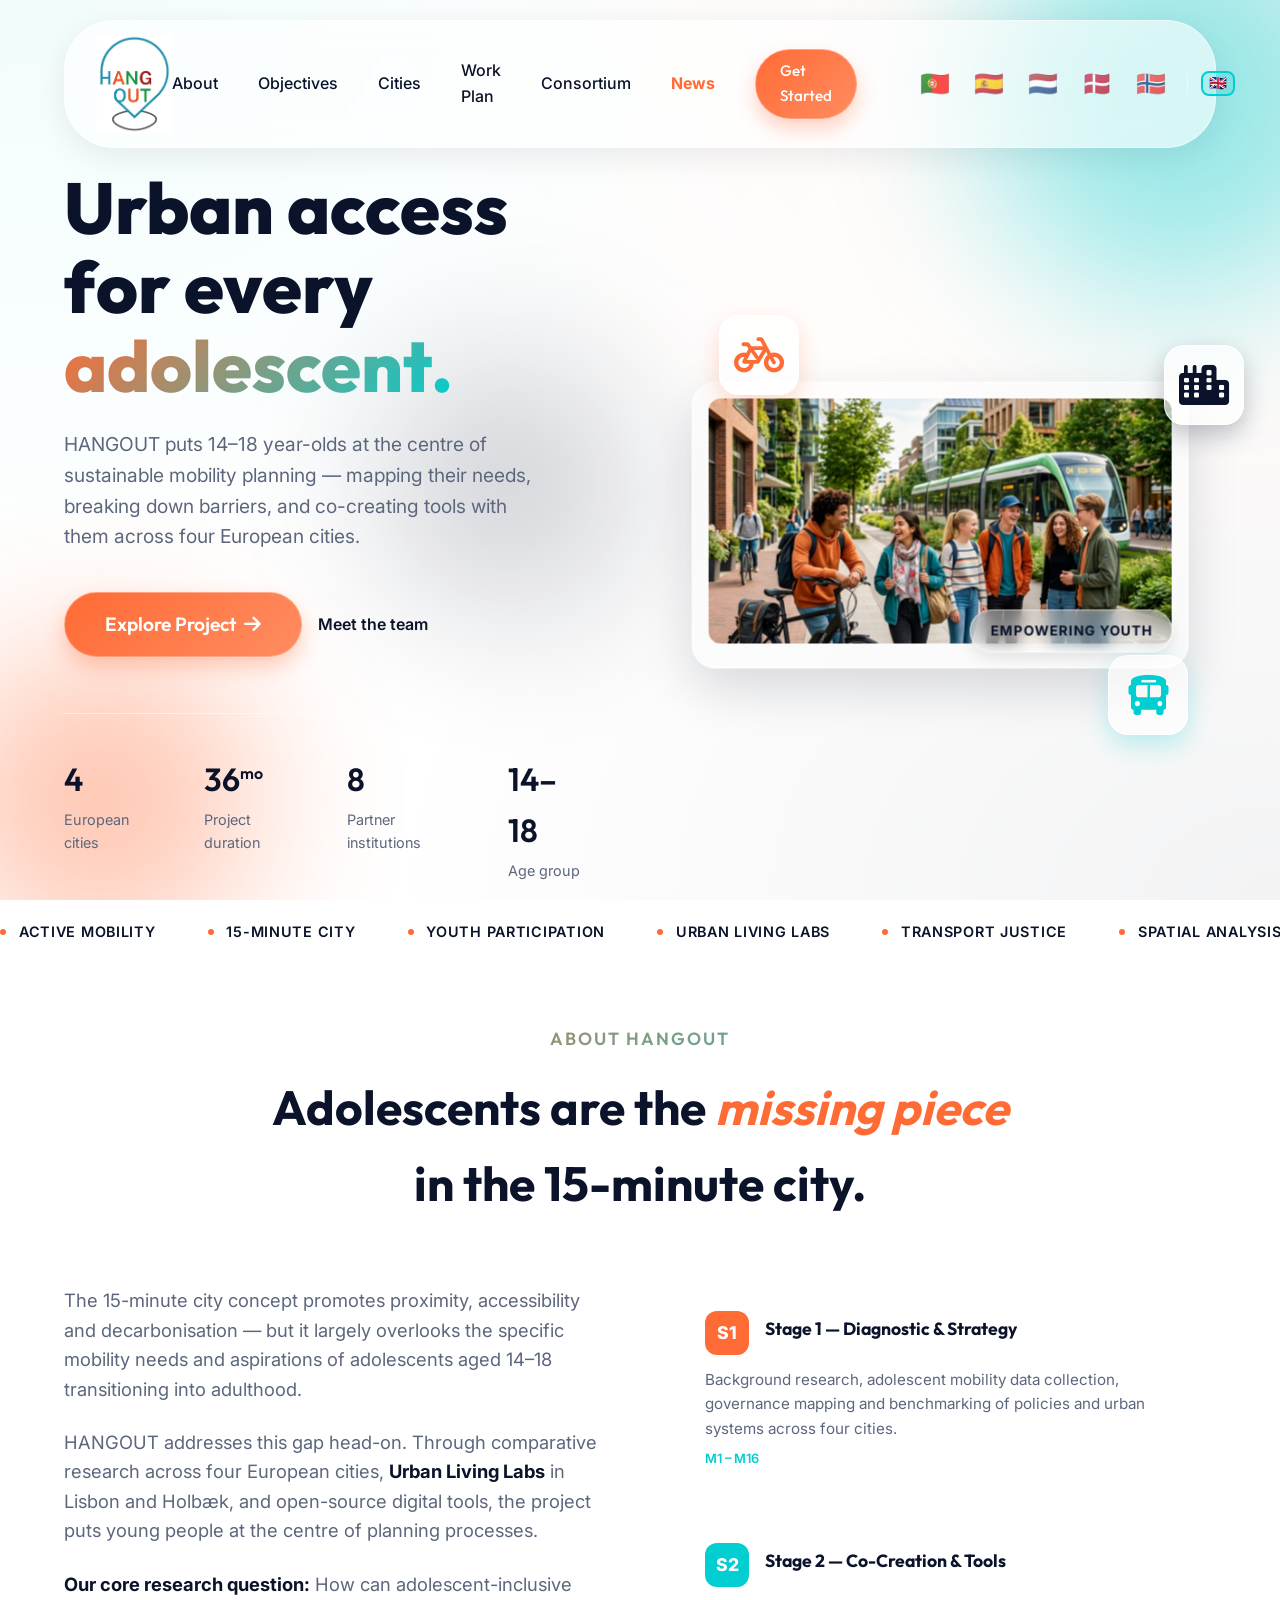
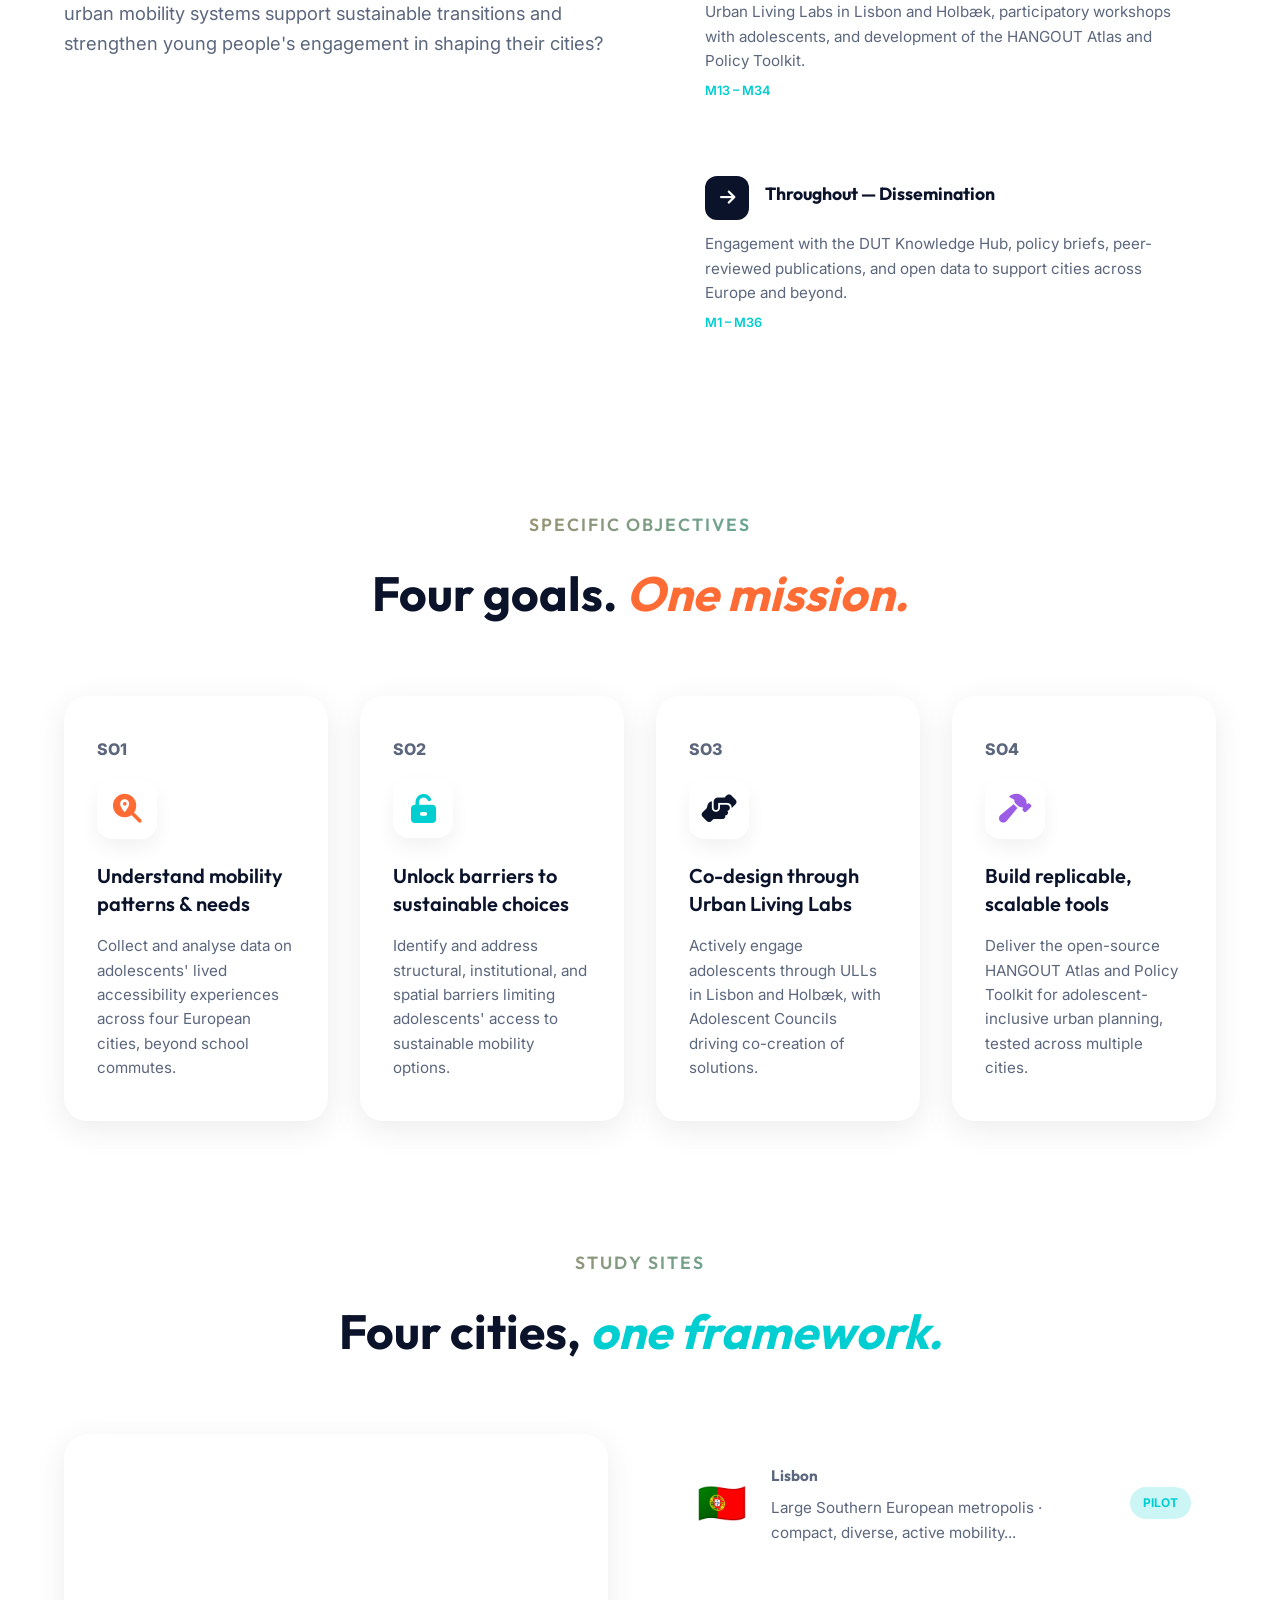
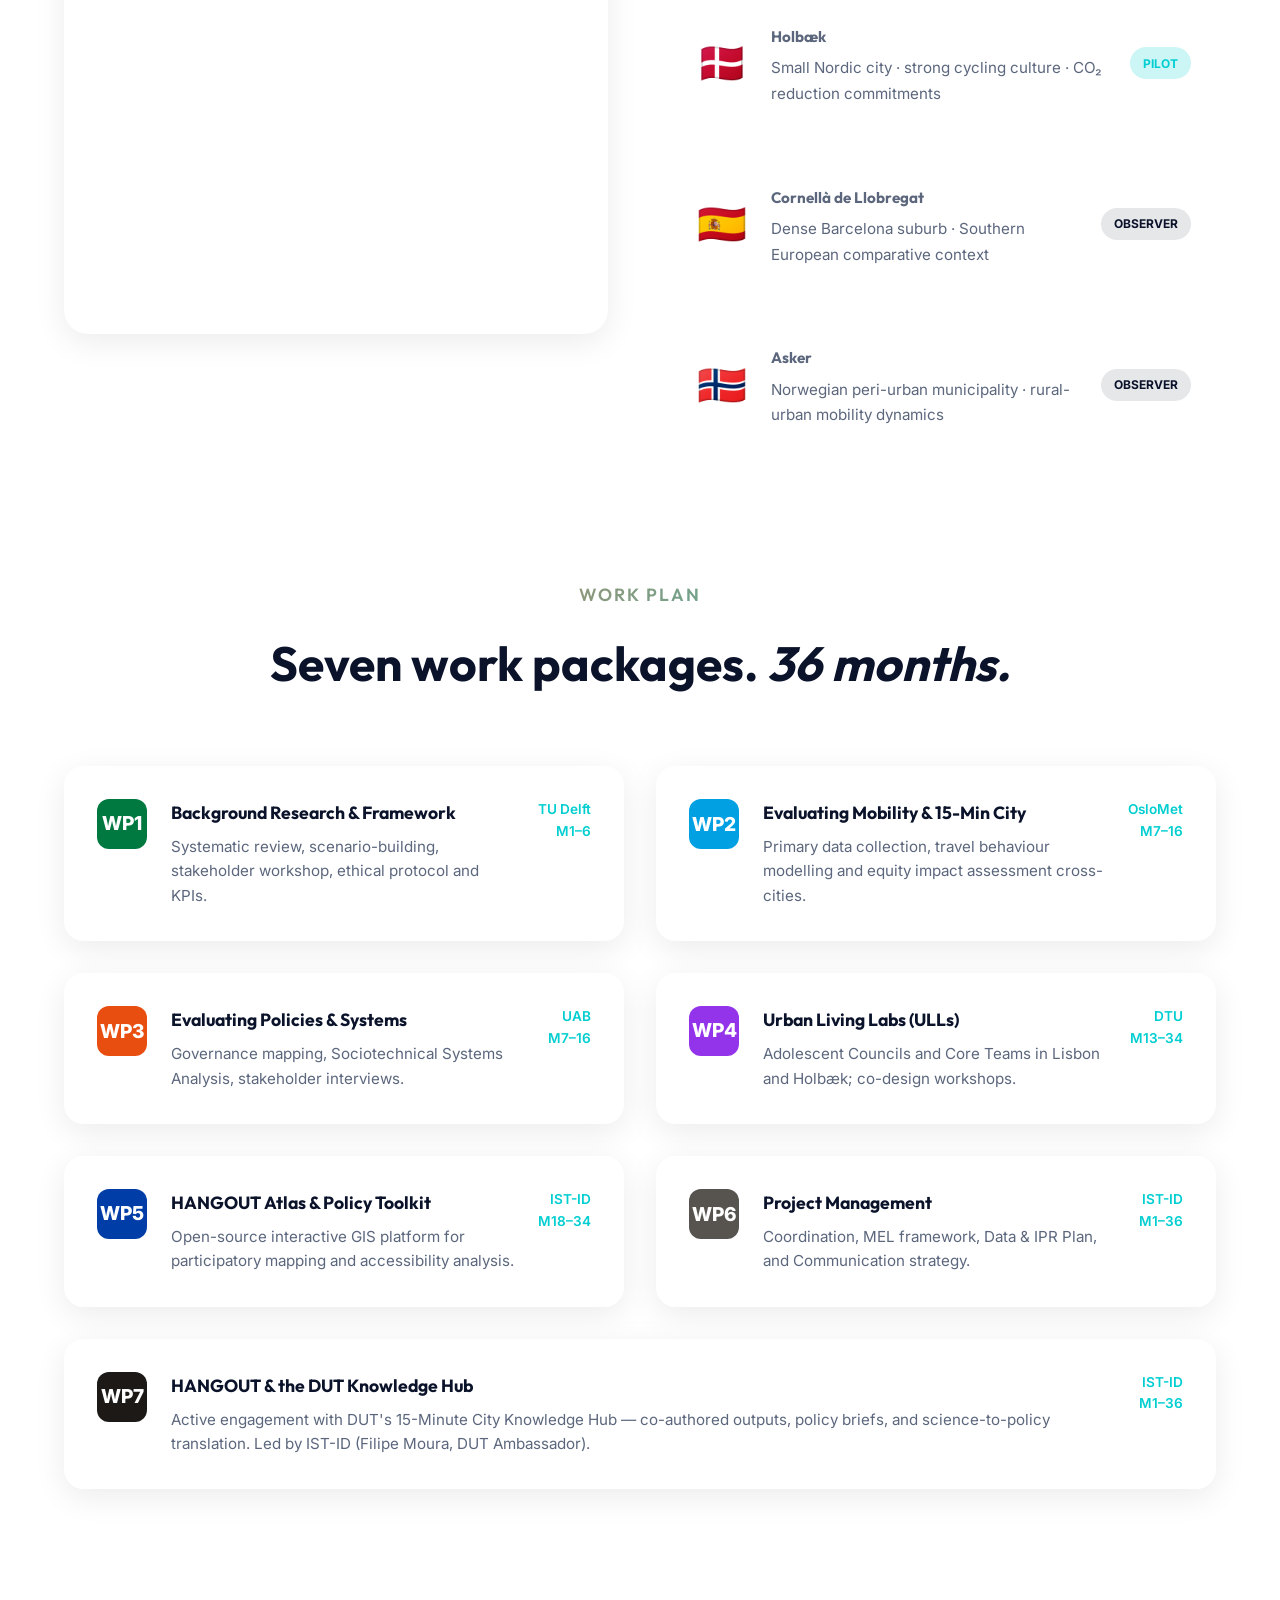
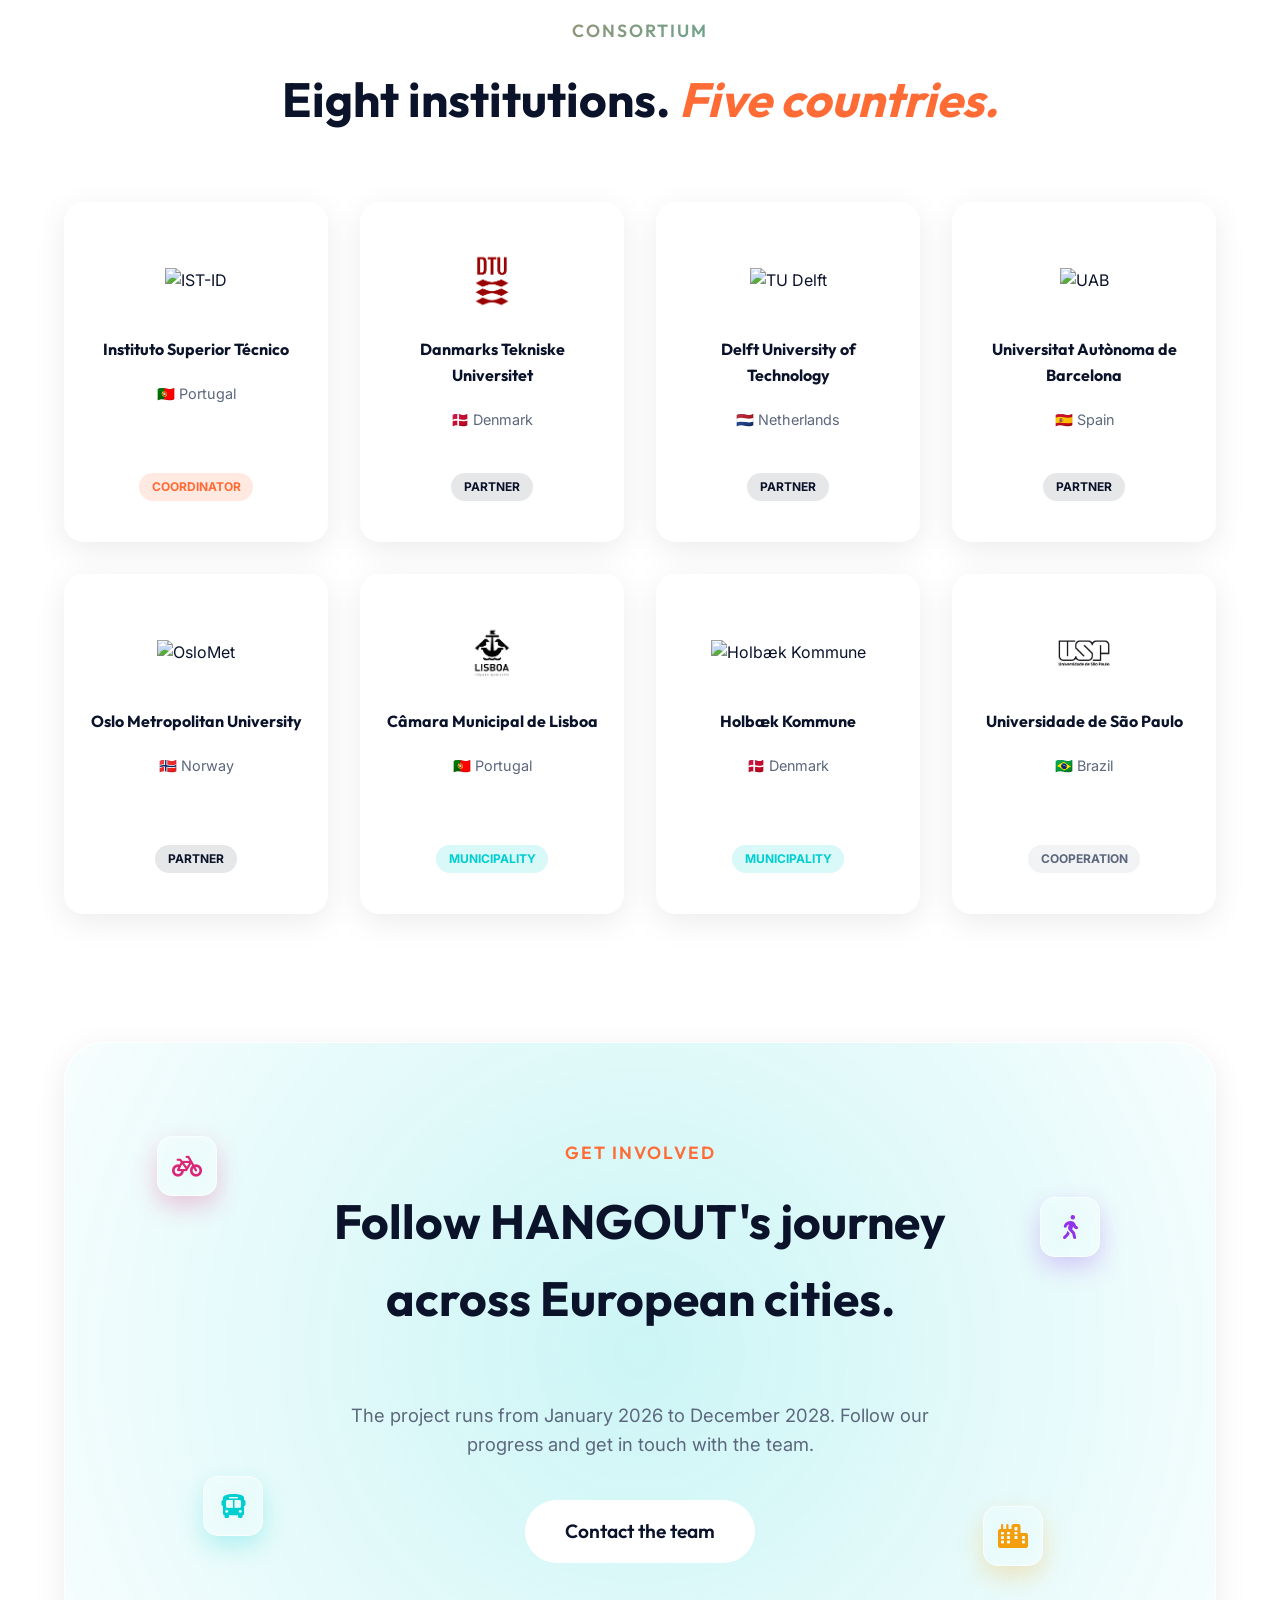
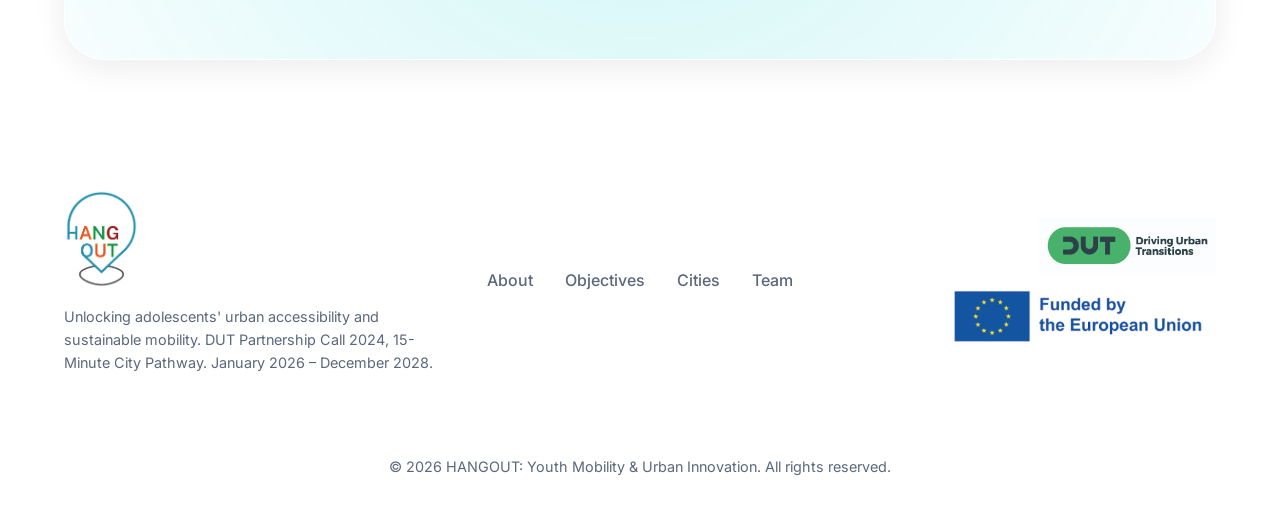
==== commit d3238f35: "Translations script moved to its own script, to avoid code duplication" ====
--- a/index.html
+++ b/index.html
@@ -634,40 +634,7 @@
     <script src="locales/nl.js"></script>
     <script src="locales/da.js"></script>
     <script src="locales/no.js"></script>
-    <script type="text/javascript">
-        const translations = { en, pt, es, nl, da, no };
-        let currentLang = '';
-
-        function switchLanguage(lang) {
-            if (currentLang === lang) return;
-            currentLang = lang;
-
-            // Update active state of buttons
-            document.querySelectorAll('.flag-btn').forEach(btn => {
-                if (btn.dataset.lang === lang) {
-                    btn.classList.add('active');
-                } else {
-                    btn.classList.remove('active');
-                }
-            });
-
-            // Translate all elements with data-i18n
-            document.querySelectorAll('[data-i18n]').forEach(el => {
-                const key = el.getAttribute('data-i18n');
-                if (translations[lang] && translations[lang][key]) {
-                    el.innerHTML = translations[lang][key];
-                } else if (translations['en'] && translations['en'][key]) {
-                    // Fallback to English
-                    el.innerHTML = translations['en'][key];
-                }
-            });
-        }
-
-        // Initialize default language
-        window.addEventListener('DOMContentLoaded', () => {
-            switchLanguage('en');
-        });
-    </script>
+    <script src="i18n.js"></script>
     <style>
         .flag-btn {
             background: none;
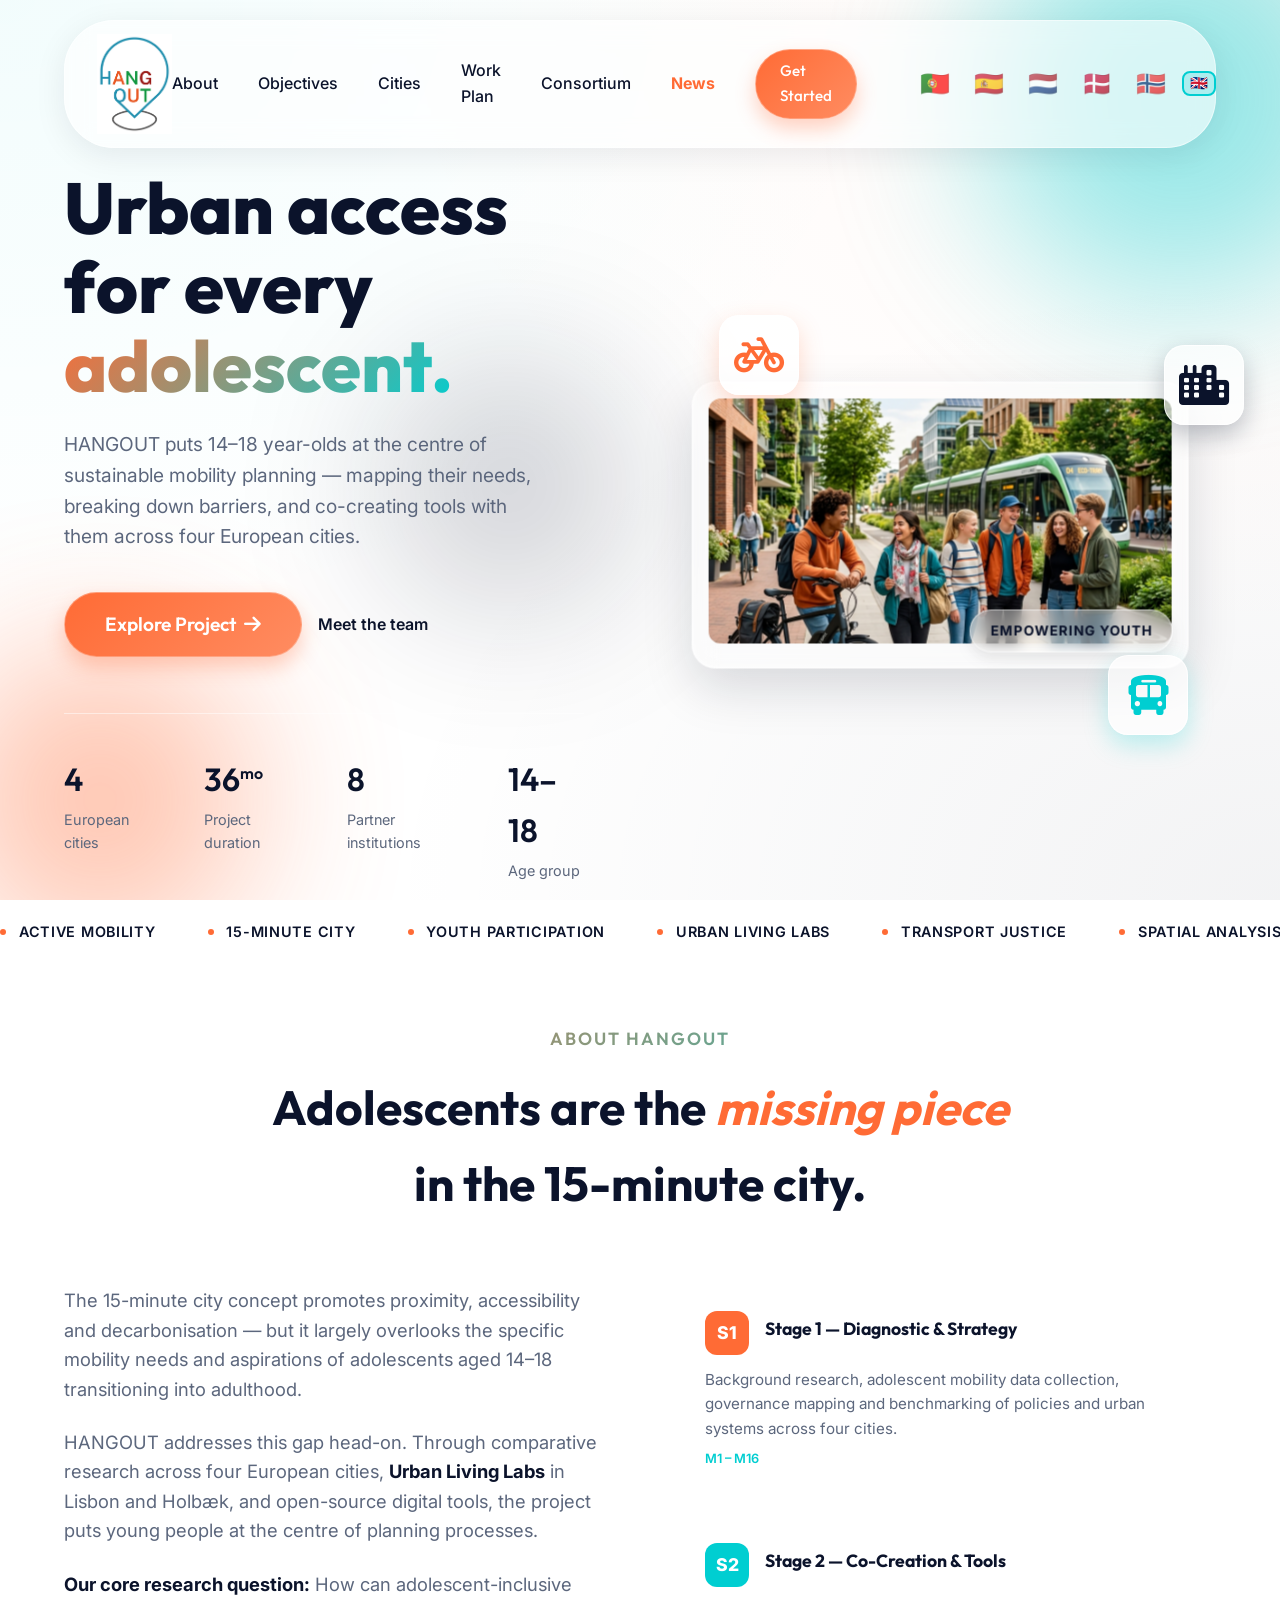
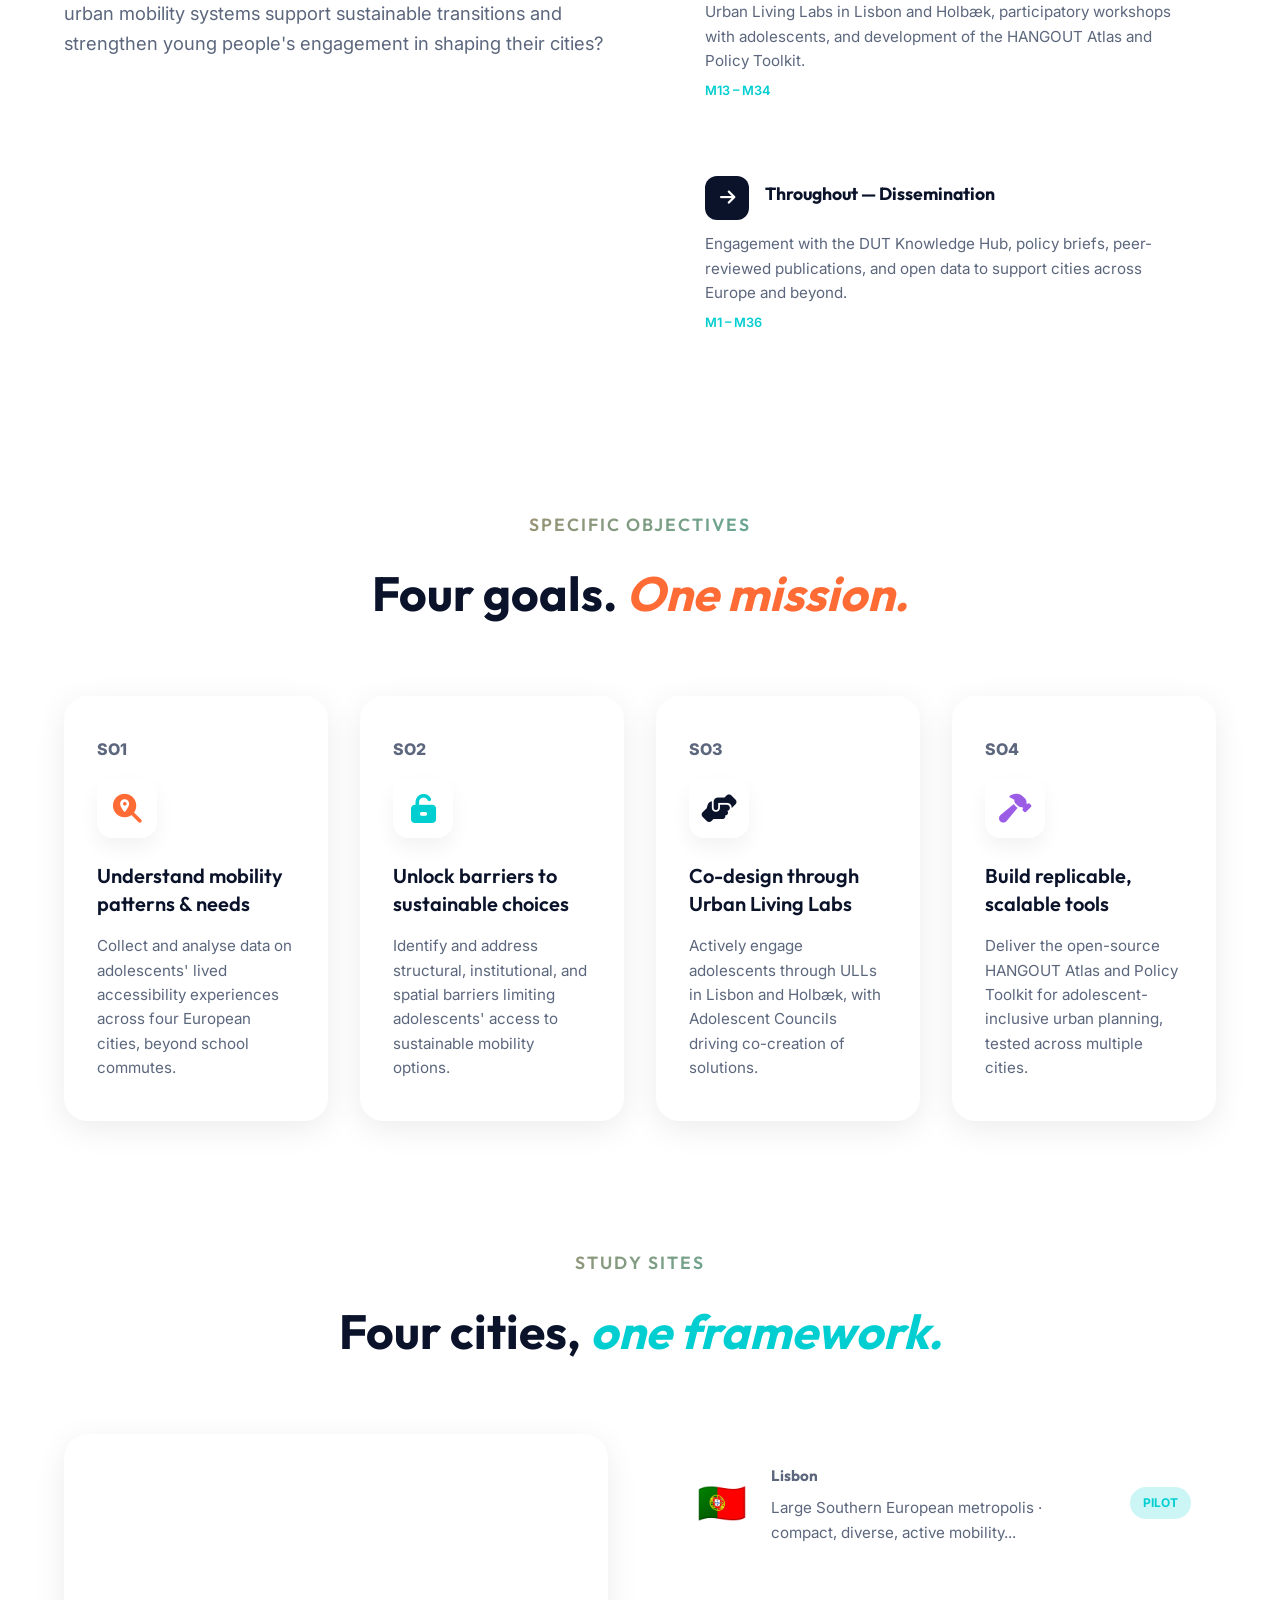
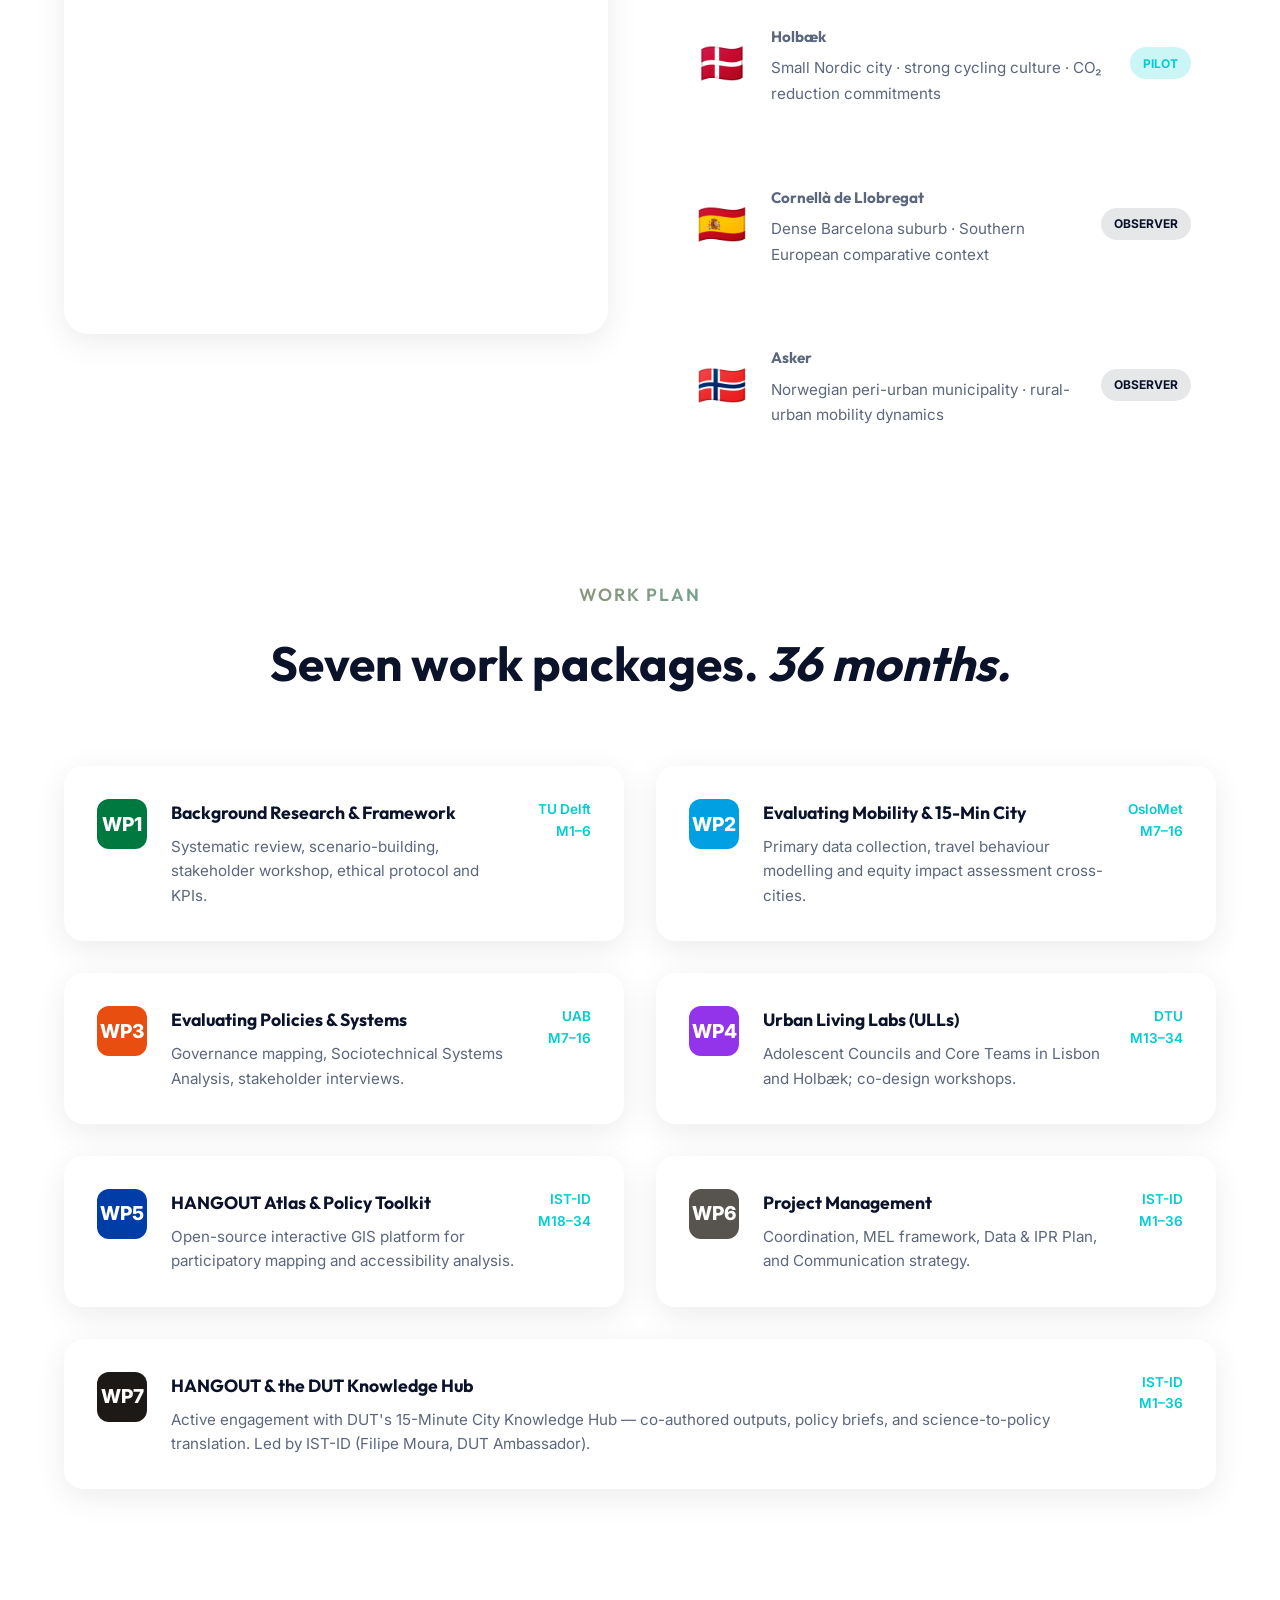
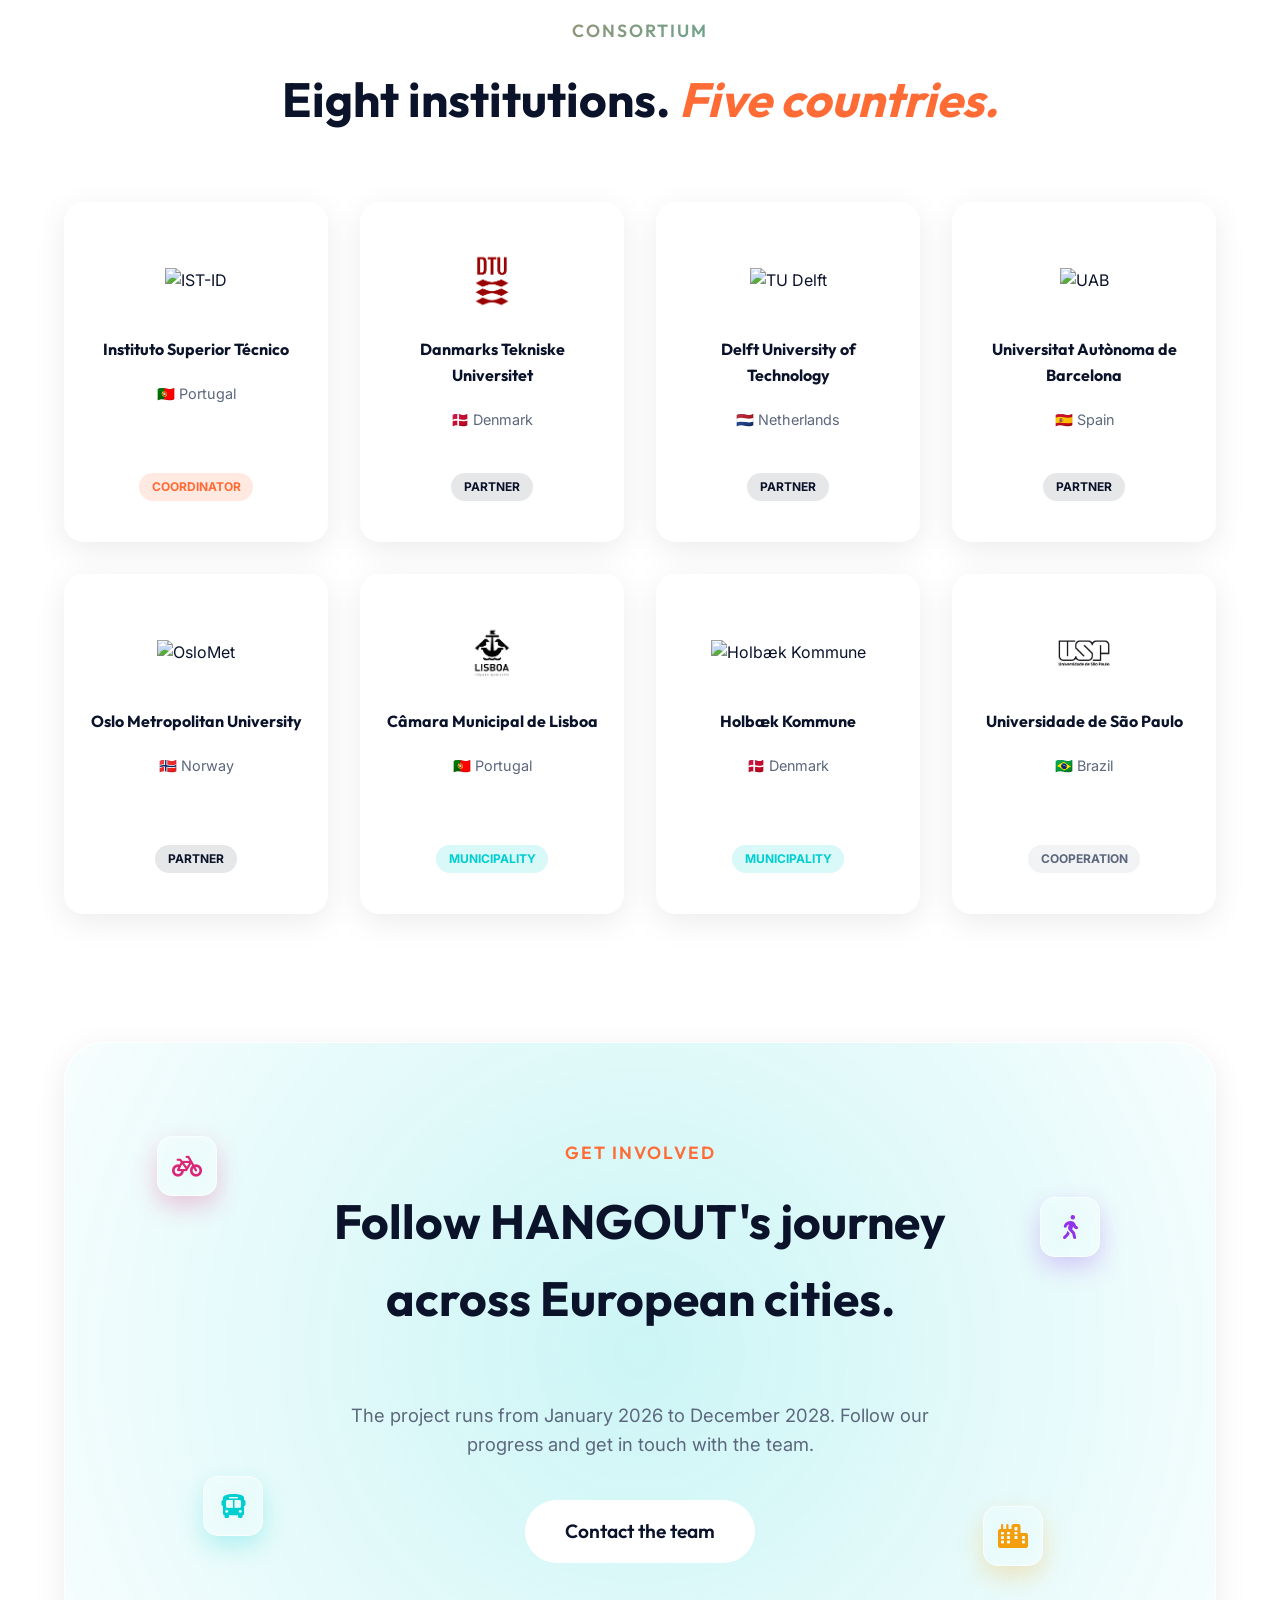
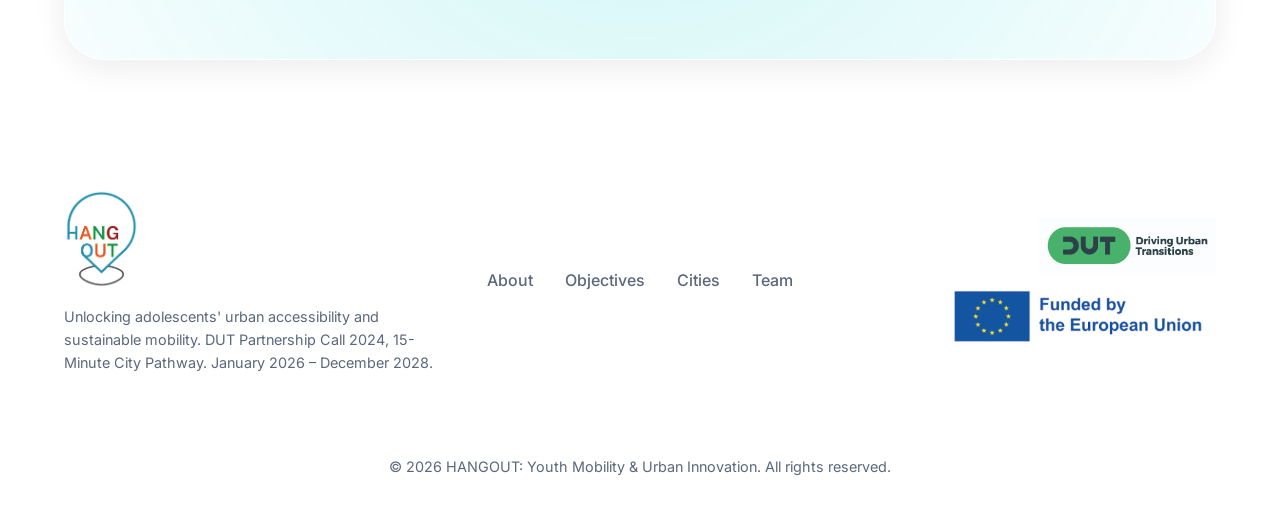
==== commit 596014e8: "Mobile menu set up" ====
--- a/index.html
+++ b/index.html
@@ -24,23 +24,30 @@
                 <img src="12-logo.png" alt="Hangout Logo"
                     style="height: 100px; max-width: 350px; width: auto; object-fit: contain;">
             </div>
-            <ul class="nav-links">
+            <button class="hamburger" id="hamburger" aria-label="Toggle menu">
+                <i class="fa-solid fa-bars"></i>
+            </button>
+            <ul class="nav-links" id="nav-links">
                 <li><a href="#about"><span data-i18n="T_ABOUT"></span></a></li>
                 <li><a href="#objectives"><span data-i18n="T_OBJECTIVES"></span></a></li>
                 <li><a href="#cities"><span data-i18n="T_CITIES"></span></a></li>
                 <li><a href="#workpackages"><span data-i18n="T_WORK_PLAN"></span></a></li>
                 <li><a href="#consortium"><span data-i18n="T_CONSORTIUM"></span></a></li>
-                <li><a href="news.html" target="_blank" style="color: var(--color-orange); font-weight: 700;"><span data-i18n="T_NEWS"></span></a>
+                <li><a href="news.html" target="_blank" style="color: var(--color-orange); font-weight: 700;"><span
+                            data-i18n="T_NEWS"></span></a>
                 </li>
-                <li><a href="#contact" class="btn-primary small" style="color: white;"><span data-i18n="T_GET_STARTED"></span></a></li>
+                <li><a href="#contact" class="btn-primary small" style="color: white;"><span
+                            data-i18n="T_GET_STARTED"></span></a></li>
                 <li class="lang-switcher" style="display: flex; gap: 8px; margin-left: 15px; align-items: center;">
-                    <button class="flag-btn" data-lang="pt" title="Português (PT)" onclick="switchLanguage('pt')">🇵🇹</button>
+                    <button class="flag-btn" data-lang="pt" title="Português (PT)"
+                        onclick="switchLanguage('pt')">🇵🇹</button>
                     <button class="flag-btn" data-lang="es" title="Español" onclick="switchLanguage('es')">🇪🇸</button>
-                    <button class="flag-btn" data-lang="nl" title="Nederlands" onclick="switchLanguage('nl')">🇳🇱</button>
+                    <button class="flag-btn" data-lang="nl" title="Nederlands"
+                        onclick="switchLanguage('nl')">🇳🇱</button>
                     <button class="flag-btn" data-lang="da" title="Dansk" onclick="switchLanguage('da')">🇩🇰</button>
                     <button class="flag-btn" data-lang="no" title="Norsk" onclick="switchLanguage('no')">🇳🇴</button>
-                    <div style="width: 1px; height: 20px; background: var(--glass-border); margin: 0 5px;"></div>
-                    <button class="flag-btn active" data-lang="en" title="Reset to English" onclick="switchLanguage('en')" style="font-size: 0.9rem;">🇬🇧</button>
+                    <button class="flag-btn active" data-lang="en" title="Reset to English"
+                        onclick="switchLanguage('en')" style="font-size: 0.9rem;">🇬🇧</button>
                 </li>
             </ul>
         </div>
@@ -55,10 +62,12 @@
         <div class="container hero-content">
             <div class="hero-text-area" data-depth="0.1">
 
-                <h1 class="headline"><span data-i18n="T_URBAN_ACCESS_FOR_EVERY"></span> <span class="text-gradient"><span data-i18n="T_ADOLESCENT"></span></span></h1>
+                <h1 class="headline"><span data-i18n="T_URBAN_ACCESS_FOR_EVERY"></span> <span
+                        class="text-gradient"><span data-i18n="T_ADOLESCENT"></span></span></h1>
                 <p class="description">
-                    <span data-i18n="T_HANGOUT_PUTS_14_18_YEAR_OLDS_A">HANGOUT puts 14–18 year-olds at the centre of sustainable mobility planning — mapping their needs,
-                    breaking down barriers, and co-creating tools with them across four European cities.</span>
+                    <span data-i18n="T_HANGOUT_PUTS_14_18_YEAR_OLDS_A">HANGOUT puts 14–18 year-olds at the centre of
+                        sustainable mobility planning — mapping their needs,
+                        breaking down barriers, and co-creating tools with them across four European cities.</span>
                 </p>
                 <div style="display: flex; gap: 1rem; align-items: center; flex-wrap: wrap;">
                     <a href="#about" class="btn-primary large"><span data-i18n="T_EXPLORE_PROJECT"></span> <i
@@ -115,23 +124,35 @@
         <div class="ticker">
             <span class="ticker-item"><span class="ticker-dot"></span><span data-i18n="T_ACTIVE_MOBILITY"></span></span>
             <span class="ticker-item"><span class="ticker-dot"></span><span data-i18n="T_15_MINUTE_CITY"></span></span>
-            <span class="ticker-item"><span class="ticker-dot"></span><span data-i18n="T_YOUTH_PARTICIPATION"></span></span>
-            <span class="ticker-item"><span class="ticker-dot"></span><span data-i18n="T_URBAN_LIVING_LABS"></span></span>
-            <span class="ticker-item"><span class="ticker-dot"></span><span data-i18n="T_TRANSPORT_JUSTICE"></span></span>
-            <span class="ticker-item"><span class="ticker-dot"></span><span data-i18n="T_SPATIAL_ANALYSIS"></span></span>
+            <span class="ticker-item"><span class="ticker-dot"></span><span
+                    data-i18n="T_YOUTH_PARTICIPATION"></span></span>
+            <span class="ticker-item"><span class="ticker-dot"></span><span
+                    data-i18n="T_URBAN_LIVING_LABS"></span></span>
+            <span class="ticker-item"><span class="ticker-dot"></span><span
+                    data-i18n="T_TRANSPORT_JUSTICE"></span></span>
+            <span class="ticker-item"><span class="ticker-dot"></span><span
+                    data-i18n="T_SPATIAL_ANALYSIS"></span></span>
             <span class="ticker-item"><span class="ticker-dot"></span><span data-i18n="T_CO_DESIGN"></span></span>
-            <span class="ticker-item"><span class="ticker-dot"></span><span data-i18n="T_OPEN_SOURCE_TOOLS"></span></span>
-            <span class="ticker-item"><span class="ticker-dot"></span><span data-i18n="T_INTERSECTIONALITY"></span></span>
+            <span class="ticker-item"><span class="ticker-dot"></span><span
+                    data-i18n="T_OPEN_SOURCE_TOOLS"></span></span>
+            <span class="ticker-item"><span class="ticker-dot"></span><span
+                    data-i18n="T_INTERSECTIONALITY"></span></span>
             <!-- duplicate for smooth loop -->
             <span class="ticker-item"><span class="ticker-dot"></span><span data-i18n="T_ACTIVE_MOBILITY"></span></span>
             <span class="ticker-item"><span class="ticker-dot"></span><span data-i18n="T_15_MINUTE_CITY"></span></span>
-            <span class="ticker-item"><span class="ticker-dot"></span><span data-i18n="T_YOUTH_PARTICIPATION"></span></span>
-            <span class="ticker-item"><span class="ticker-dot"></span><span data-i18n="T_URBAN_LIVING_LABS"></span></span>
-            <span class="ticker-item"><span class="ticker-dot"></span><span data-i18n="T_TRANSPORT_JUSTICE"></span></span>
-            <span class="ticker-item"><span class="ticker-dot"></span><span data-i18n="T_SPATIAL_ANALYSIS"></span></span>
+            <span class="ticker-item"><span class="ticker-dot"></span><span
+                    data-i18n="T_YOUTH_PARTICIPATION"></span></span>
+            <span class="ticker-item"><span class="ticker-dot"></span><span
+                    data-i18n="T_URBAN_LIVING_LABS"></span></span>
+            <span class="ticker-item"><span class="ticker-dot"></span><span
+                    data-i18n="T_TRANSPORT_JUSTICE"></span></span>
+            <span class="ticker-item"><span class="ticker-dot"></span><span
+                    data-i18n="T_SPATIAL_ANALYSIS"></span></span>
             <span class="ticker-item"><span class="ticker-dot"></span><span data-i18n="T_CO_DESIGN"></span></span>
-            <span class="ticker-item"><span class="ticker-dot"></span><span data-i18n="T_OPEN_SOURCE_TOOLS"></span></span>
-            <span class="ticker-item"><span class="ticker-dot"></span><span data-i18n="T_INTERSECTIONALITY"></span></span>
+            <span class="ticker-item"><span class="ticker-dot"></span><span
+                    data-i18n="T_OPEN_SOURCE_TOOLS"></span></span>
+            <span class="ticker-item"><span class="ticker-dot"></span><span
+                    data-i18n="T_INTERSECTIONALITY"></span></span>
         </div>
     </div>
 
@@ -140,21 +161,30 @@
         <div class="container">
             <div class="section-header">
                 <div class="subtitle text-gradient"><span data-i18n="T_ABOUT_HANGOUT"></span></div>
-                <h2><span data-i18n="T_ADOLESCENTS_ARE_THE"></span> <span style="font-style: italic; color: var(--color-orange);"><span data-i18n="T_MISSING_PIECE">missing
-                        piece</span></span><br><span data-i18n="T_IN_THE_15_MINUTE_CITY"></span></h2>
+                <h2><span data-i18n="T_ADOLESCENTS_ARE_THE"></span> <span
+                        style="font-style: italic; color: var(--color-orange);"><span
+                            data-i18n="T_MISSING_PIECE">missing
+                            piece</span></span><br><span data-i18n="T_IN_THE_15_MINUTE_CITY"></span></h2>
             </div>
             <div class="grid-2">
                 <div class="about-text">
-                    <p><span data-i18n="T_THE_15_MINUTE_CITY_CONCEPT_PRO">The 15-minute city concept promotes proximity, accessibility and decarbonisation — but it largely
-                        overlooks the specific mobility needs and aspirations of adolescents aged 14–18 transitioning
-                        into adulthood.</span></p>
+                    <p><span data-i18n="T_THE_15_MINUTE_CITY_CONCEPT_PRO">The 15-minute city concept promotes proximity,
+                            accessibility and decarbonisation — but it largely
+                            overlooks the specific mobility needs and aspirations of adolescents aged 14–18
+                            transitioning
+                            into adulthood.</span></p>
                     <p><span data-i18n="T_HANGOUT_ADDRESSES_THIS_GAP_HEA"></span>
-                        <strong style="color:var(--color-navy)"><span data-i18n="T_URBAN_LIVING_LABS_1"></span></strong> <span data-i18n="T_IN_LISBON_AND_HOLB_K_AND_OPEN">in Lisbon and Holbæk, and
-                        open-source digital tools, the project puts young people at the centre of planning processes.</span>
+                        <strong style="color:var(--color-navy)"><span data-i18n="T_URBAN_LIVING_LABS_1"></span></strong>
+                        <span data-i18n="T_IN_LISBON_AND_HOLB_K_AND_OPEN">in Lisbon and Holbæk, and
+                            open-source digital tools, the project puts young people at the centre of planning
+                            processes.</span>
                     </p>
-                    <p><strong style="color:var(--color-navy)"><span data-i18n="T_OUR_CORE_RESEARCH_QUESTION"></span></strong> <span data-i18n="T_HOW_CAN_ADOLESCENT_INCLUSIVE_U">How can
-                        adolescent-inclusive urban mobility systems support sustainable transitions and strengthen young
-                        people's engagement in shaping their cities?</span></p>
+                    <p><strong style="color:var(--color-navy)"><span
+                                data-i18n="T_OUR_CORE_RESEARCH_QUESTION"></span></strong> <span
+                            data-i18n="T_HOW_CAN_ADOLESCENT_INCLUSIVE_U">How can
+                            adolescent-inclusive urban mobility systems support sustainable transitions and strengthen
+                            young
+                            people's engagement in shaping their cities?</span></p>
 
                 </div>
 
@@ -164,8 +194,9 @@
                             <div class="phase-num s1">S1</div>
                             <h4><span data-i18n="T_STAGE_1_DIAGNOSTIC_STRATEGY"></span></h4>
                         </div>
-                        <p><span data-i18n="T_BACKGROUND_RESEARCH_ADOLESCENT">Background research, adolescent mobility data collection, governance mapping and benchmarking
-                            of policies and urban systems across four cities.</span></p>
+                        <p><span data-i18n="T_BACKGROUND_RESEARCH_ADOLESCENT">Background research, adolescent mobility
+                                data collection, governance mapping and benchmarking
+                                of policies and urban systems across four cities.</span></p>
                         <span class="phase-months">M1 – M16</span>
                     </div>
                     <div class="phase-card">
@@ -173,8 +204,9 @@
                             <div class="phase-num s2">S2</div>
                             <h4><span data-i18n="T_STAGE_2_CO_CREATION_TOOLS"></span></h4>
                         </div>
-                        <p><span data-i18n="T_URBAN_LIVING_LABS_IN_LISBON_AN">Urban Living Labs in Lisbon and Holbæk, participatory workshops with adolescents, and
-                            development of the HANGOUT Atlas and Policy Toolkit.</span></p>
+                        <p><span data-i18n="T_URBAN_LIVING_LABS_IN_LISBON_AN">Urban Living Labs in Lisbon and Holbæk,
+                                participatory workshops with adolescents, and
+                                development of the HANGOUT Atlas and Policy Toolkit.</span></p>
                         <span class="phase-months">M13 – M34</span>
                     </div>
                     <div class="phase-card">
@@ -182,8 +214,9 @@
                             <div class="phase-num s3"><i class="fa-solid fa-arrow-right"></i></div>
                             <h4><span data-i18n="T_THROUGHOUT_DISSEMINATION"></span></h4>
                         </div>
-                        <p><span data-i18n="T_ENGAGEMENT_WITH_THE_DUT_KNOWLE">Engagement with the DUT Knowledge Hub, policy briefs, peer-reviewed publications, and open
-                            data to support cities across Europe and beyond.</span></p>
+                        <p><span data-i18n="T_ENGAGEMENT_WITH_THE_DUT_KNOWLE">Engagement with the DUT Knowledge Hub,
+                                policy briefs, peer-reviewed publications, and open
+                                data to support cities across Europe and beyond.</span></p>
                         <span class="phase-months">M1 – M36</span>
                     </div>
                 </div>
@@ -196,36 +229,42 @@
         <div class="container">
             <div class="section-header">
                 <div class="subtitle text-gradient"><span data-i18n="T_SPECIFIC_OBJECTIVES"></span></div>
-                <h2><span data-i18n="T_FOUR_GOALS"></span> <span style="font-style: italic; color: var(--color-orange);"><span data-i18n="T_ONE_MISSION"></span></span></h2>
+                <h2><span data-i18n="T_FOUR_GOALS"></span> <span
+                        style="font-style: italic; color: var(--color-orange);"><span
+                            data-i18n="T_ONE_MISSION"></span></span></h2>
             </div>
             <div class="cards-grid">
                 <div class="glass-feature-card" data-tilt>
                     <div class="obj-so">SO1</div>
                     <div class="card-icon-wrapper orange"><i class="fa-solid fa-magnifying-glass-location"></i></div>
                     <h3><span data-i18n="T_UNDERSTAND_MOBILITY_PATTERNS_N"></span></h3>
-                    <p><span data-i18n="T_COLLECT_AND_ANALYSE_DATA_ON_AD">Collect and analyse data on adolescents' lived accessibility experiences across four European
-                        cities, beyond school commutes.</span></p>
+                    <p><span data-i18n="T_COLLECT_AND_ANALYSE_DATA_ON_AD">Collect and analyse data on adolescents' lived
+                            accessibility experiences across four European
+                            cities, beyond school commutes.</span></p>
                 </div>
                 <div class="glass-feature-card" data-tilt>
                     <div class="obj-so">SO2</div>
                     <div class="card-icon-wrapper teal"><i class="fa-solid fa-unlock-keyhole"></i></div>
                     <h3><span data-i18n="T_UNLOCK_BARRIERS_TO_SUSTAINABLE"></span></h3>
-                    <p><span data-i18n="T_IDENTIFY_AND_ADDRESS_STRUCTURA">Identify and address structural, institutional, and spatial barriers limiting adolescents' access
-                        to sustainable mobility options.</span></p>
+                    <p><span data-i18n="T_IDENTIFY_AND_ADDRESS_STRUCTURA">Identify and address structural,
+                            institutional, and spatial barriers limiting adolescents' access
+                            to sustainable mobility options.</span></p>
                 </div>
                 <div class="glass-feature-card" data-tilt>
                     <div class="obj-so">SO3</div>
                     <div class="card-icon-wrapper navy"><i class="fa-solid fa-handshake-angle"></i></div>
                     <h3><span data-i18n="T_CO_DESIGN_THROUGH_URBAN_LIVING"></span></h3>
-                    <p><span data-i18n="T_ACTIVELY_ENGAGE_ADOLESCENTS_TH">Actively engage adolescents through ULLs in Lisbon and Holbæk, with Adolescent Councils driving
-                        co-creation of solutions.</span></p>
+                    <p><span data-i18n="T_ACTIVELY_ENGAGE_ADOLESCENTS_TH">Actively engage adolescents through ULLs in
+                            Lisbon and Holbæk, with Adolescent Councils driving
+                            co-creation of solutions.</span></p>
                 </div>
                 <div class="glass-feature-card" data-tilt>
                     <div class="obj-so">SO4</div>
                     <div class="card-icon-wrapper purple"><i class="fa-solid fa-hammer"></i></div>
                     <h3><span data-i18n="T_BUILD_REPLICABLE_SCALABLE_TOOL"></span></h3>
-                    <p><span data-i18n="T_DELIVER_THE_OPEN_SOURCE_HANGOU">Deliver the open-source HANGOUT Atlas and Policy Toolkit for adolescent-inclusive urban planning,
-                        tested across multiple cities.</span></p>
+                    <p><span data-i18n="T_DELIVER_THE_OPEN_SOURCE_HANGOU">Deliver the open-source HANGOUT Atlas and
+                            Policy Toolkit for adolescent-inclusive urban planning,
+                            tested across multiple cities.</span></p>
                 </div>
             </div>
         </div>
@@ -236,7 +275,9 @@
         <div class="container">
             <div class="section-header">
                 <div class="subtitle text-gradient"><span data-i18n="T_STUDY_SITES"></span></div>
-                <h2><span data-i18n="T_FOUR_CITIES"></span> <span style="font-style: italic; color: var(--color-teal);"><span data-i18n="T_ONE_FRAMEWORK"></span></span></h2>
+                <h2><span data-i18n="T_FOUR_CITIES"></span> <span
+                        style="font-style: italic; color: var(--color-teal);"><span
+                            data-i18n="T_ONE_FRAMEWORK"></span></span></h2>
             </div>
             <div class="grid-2">
                 <div class="cities-map-area">
@@ -287,7 +328,9 @@
         <div class="container">
             <div class="section-header">
                 <div class="subtitle text-gradient"><span data-i18n="T_WORK_PLAN"></span></div>
-                <h2><span data-i18n="T_SEVEN_WORK_PACKAGES"></span> <span style="font-style: italic; color: var(--color-navy);"><span data-i18n="T_36_MONTHS"></span></span>
+                <h2><span data-i18n="T_SEVEN_WORK_PACKAGES"></span> <span
+                        style="font-style: italic; color: var(--color-navy);"><span
+                            data-i18n="T_36_MONTHS"></span></span>
                 </h2>
             </div>
             <div class="wp-grid">
@@ -303,8 +346,9 @@
                     <div class="wp-num" style="background:#00a0e2">WP2</div>
                     <div class="wp-body">
                         <h4><span data-i18n="T_EVALUATING_MOBILITY_15_MIN_CIT"></span></h4>
-                        <p><span data-i18n="T_PRIMARY_DATA_COLLECTION_TRAVEL">Primary data collection, travel behaviour modelling and equity impact assessment
-                            cross-cities.</span></p>
+                        <p><span data-i18n="T_PRIMARY_DATA_COLLECTION_TRAVEL">Primary data collection, travel behaviour
+                                modelling and equity impact assessment
+                                cross-cities.</span></p>
                     </div>
                     <div class="wp-meta">OsloMet<br>M7–16</div>
                 </div>
@@ -345,8 +389,10 @@
                     <div class="wp-num" style="background:#1C1917">WP7</div>
                     <div class="wp-body">
                         <h4><span data-i18n="T_HANGOUT_THE_DUT_KNOWLEDGE_HUB"></span></h4>
-                        <p><span data-i18n="T_ACTIVE_ENGAGEMENT_WITH_DUT_S_1">Active engagement with DUT's 15-Minute City Knowledge Hub — co-authored outputs, policy
-                            briefs, and science-to-policy translation. Led by IST-ID (Filipe Moura, DUT Ambassador).</span></p>
+                        <p><span data-i18n="T_ACTIVE_ENGAGEMENT_WITH_DUT_S_1">Active engagement with DUT's 15-Minute
+                                City Knowledge Hub — co-authored outputs, policy
+                                briefs, and science-to-policy translation. Led by IST-ID (Filipe Moura, DUT
+                                Ambassador).</span></p>
                     </div>
                     <div class="wp-meta">IST-ID<br>M1–36</div>
                 </div>
@@ -359,8 +405,9 @@
         <div class="container">
             <div class="section-header">
                 <div class="subtitle text-gradient"><span data-i18n="T_CONSORTIUM"></span></div>
-                <h2><span data-i18n="T_EIGHT_INSTITUTIONS"></span> <span style="font-style: italic; color: var(--color-orange);"><span data-i18n="T_FIVE_COUNTRIES">Five
-                        countries.</span></span></h2>
+                <h2><span data-i18n="T_EIGHT_INSTITUTIONS"></span> <span
+                        style="font-style: italic; color: var(--color-orange);"><span data-i18n="T_FIVE_COUNTRIES">Five
+                            countries.</span></span></h2>
             </div>
             <div class="partners-grid">
                 <div class="partner-card" onclick="this.classList.toggle('flipped')" title="Click to view team">
@@ -370,29 +417,37 @@
                                     src="https://www.google.com/s2/favicons?sz=128&domain_url=tecnico.ulisboa.pt"
                                     alt="IST-ID">
                             </div>
-                            <h4><span data-i18n="T_INSTITUTO_SUPERIOR_T_CNICO"></span></h4><span class="partner-country">🇵🇹 Portugal</span><span
+                            <h4><span data-i18n="T_INSTITUTO_SUPERIOR_T_CNICO"></span></h4><span
+                                class="partner-country">🇵🇹 Portugal</span><span
                                 class="partner-role-tag role-coord"><span data-i18n="T_COORDINATOR"></span></span>
                         </div>
                         <div class="partner-card-back" onclick="event.stopPropagation()">
                             <h4 onclick="this.closest('.partner-card').classList.remove('flipped');"><i
                                     class="fa-solid fa-rotate-left" style="font-size: 0.9em; margin-right: 5px;"></i>
-                                <span data-i18n="T_THE_TEAM"></span></h4>
+                                <span data-i18n="T_THE_TEAM"></span>
+                            </h4>
                             <div class="team-list">
                                 <div><a href="https://www.linkedin.com/in/mourafilipe/" target="_blank"
-                                        rel="noopener"><i class="fa-brands fa-linkedin"></i> <span data-i18n="T_FILIPE_MOURA"></span></a><span
-                                        class="team-role"><span data-i18n="T_PROJECT_COORDINATOR"></span></span></div>
+                                        rel="noopener"><i class="fa-brands fa-linkedin"></i> <span
+                                            data-i18n="T_FILIPE_MOURA"></span></a><span class="team-role"><span
+                                            data-i18n="T_PROJECT_COORDINATOR"></span></span></div>
                                 <div><a href="https://www.linkedin.com/in/j%C3%A9ssica-g-lucena/?locale=pt"
-                                        target="_blank" rel="noopener"><i class="fa-brands fa-linkedin"></i> <span data-i18n="T_J_SSICA_LUCENA">Jéssica
-                                        Lucena</span></a></div>
+                                        target="_blank" rel="noopener"><i class="fa-brands fa-linkedin"></i> <span
+                                            data-i18n="T_J_SSICA_LUCENA">Jéssica
+                                            Lucena</span></a></div>
                                 <div><a href="https://www.linkedin.com/in/hayley-knight-a14552159/" target="_blank"
-                                        rel="noopener"><i class="fa-brands fa-linkedin"></i> <span data-i18n="T_HAYLEY_KNIGHT"></span></a></div>
+                                        rel="noopener"><i class="fa-brands fa-linkedin"></i> <span
+                                            data-i18n="T_HAYLEY_KNIGHT"></span></a></div>
                                 <div><a href="https://www.linkedin.com/in/andrea-stefannia-ar%C3%A9valo-t%C3%A1mara-3a305494"
-                                        target="_blank" rel="noopener"><i class="fa-brands fa-linkedin"></i> <span data-i18n="T_ANDREA_AR_VALO_T_MARA">Andrea
-                                        Arévalo Támara</span></a></div>
+                                        target="_blank" rel="noopener"><i class="fa-brands fa-linkedin"></i> <span
+                                            data-i18n="T_ANDREA_AR_VALO_T_MARA">Andrea
+                                            Arévalo Támara</span></a></div>
                                 <div><a href="https://www.linkedin.com/in/goncalofmatos/" target="_blank"
-                                        rel="noopener"><i class="fa-brands fa-linkedin"></i> <span data-i18n="T_GON_ALO_MATOS"></span></a></div>
+                                        rel="noopener"><i class="fa-brands fa-linkedin"></i> <span
+                                            data-i18n="T_GON_ALO_MATOS"></span></a></div>
                                 <div><a href="https://www.linkedin.com/in/rosamfelix/" target="_blank" rel="noopener"><i
-                                            class="fa-brands fa-linkedin"></i> <span data-i18n="T_ROSA_F_LIX"></span></a></div>
+                                            class="fa-brands fa-linkedin"></i> <span
+                                            data-i18n="T_ROSA_F_LIX"></span></a></div>
                             </div>
                         </div>
                     </div>
@@ -401,21 +456,26 @@
                     <div class="partner-card-inner">
                         <div class="partner-card-front">
                             <div class="partner-logo-wrap"><img src="assets/dtu.png" alt="DTU"></div>
-                            <h4><span data-i18n="T_DANMARKS_TEKNISKE_UNIVERSITET"></span></h4><span class="partner-country">🇩🇰 Denmark</span><span
+                            <h4><span data-i18n="T_DANMARKS_TEKNISKE_UNIVERSITET"></span></h4><span
+                                class="partner-country">🇩🇰 Denmark</span><span
                                 class="partner-role-tag role-partner"><span data-i18n="T_PARTNER"></span></span>
                         </div>
                         <div class="partner-card-back" onclick="event.stopPropagation()">
                             <h4 onclick="this.closest('.partner-card').classList.remove('flipped');"><i
                                     class="fa-solid fa-rotate-left" style="font-size: 0.9em; margin-right: 5px;"></i>
-                                <span data-i18n="T_THE_TEAM"></span></h4>
+                                <span data-i18n="T_THE_TEAM"></span>
+                            </h4>
                             <div class="team-list">
                                 <div><a href="https://www.linkedin.com/in/victor-andrade-77216a17a/" target="_blank"
-                                        rel="noopener"><i class="fa-brands fa-linkedin"></i> <span data-i18n="T_VICTOR_ANDRADE"></span></a><span
-                                        class="team-role"><span data-i18n="T_PRINCIPAL_INVESTIGATOR"></span></span></div>
+                                        rel="noopener"><i class="fa-brands fa-linkedin"></i> <span
+                                            data-i18n="T_VICTOR_ANDRADE"></span></a><span class="team-role"><span
+                                            data-i18n="T_PRINCIPAL_INVESTIGATOR"></span></span></div>
                                 <div><a href="https://www.linkedin.com/in/marcelakanitz/?locale=en" target="_blank"
-                                        rel="noopener"><i class="fa-brands fa-linkedin"></i> <span data-i18n="T_MARCELA_KANITZ"></span></a></div>
+                                        rel="noopener"><i class="fa-brands fa-linkedin"></i> <span
+                                            data-i18n="T_MARCELA_KANITZ"></span></a></div>
                                 <div><a href="https://www.linkedin.com/in/gianalorenzini/" target="_blank"
-                                        rel="noopener"><i class="fa-brands fa-linkedin"></i> <span data-i18n="T_GIANA_CARLI_LORENZINI"></span></a>
+                                        rel="noopener"><i class="fa-brands fa-linkedin"></i> <span
+                                            data-i18n="T_GIANA_CARLI_LORENZINI"></span></a>
                                 </div>
                             </div>
                         </div>
@@ -427,19 +487,25 @@
                             <div class="partner-logo-wrap"><img
                                     src="https://www.google.com/s2/favicons?sz=128&domain_url=tudelft.nl"
                                     alt="TU Delft"></div>
-                            <h4><span data-i18n="T_DELFT_UNIVERSITY_OF_TECHNOLOGY"></span></h4><span class="partner-country">🇳🇱
-                                Netherlands</span><span class="partner-role-tag role-partner"><span data-i18n="T_PARTNER"></span></span>
+                            <h4><span data-i18n="T_DELFT_UNIVERSITY_OF_TECHNOLOGY"></span></h4><span
+                                class="partner-country">🇳🇱
+                                Netherlands</span><span class="partner-role-tag role-partner"><span
+                                    data-i18n="T_PARTNER"></span></span>
                         </div>
                         <div class="partner-card-back" onclick="event.stopPropagation()">
                             <h4 onclick="this.closest('.partner-card').classList.remove('flipped');"><i
                                     class="fa-solid fa-rotate-left" style="font-size: 0.9em; margin-right: 5px;"></i>
-                                <span data-i18n="T_THE_TEAM"></span></h4>
+                                <span data-i18n="T_THE_TEAM"></span>
+                            </h4>
                             <div class="team-list">
                                 <div><a href="https://www.linkedin.com/in/ooviedot/" target="_blank" rel="noopener"><i
-                                            class="fa-brands fa-linkedin"></i> <span data-i18n="T_OSCAR_OVIEDO_TRESPALACIOS"></span></a><span
-                                        class="team-role"><span data-i18n="T_PRINCIPAL_INVESTIGATOR"></span></span></div>
+                                            class="fa-brands fa-linkedin"></i> <span
+                                            data-i18n="T_OSCAR_OVIEDO_TRESPALACIOS"></span></a><span
+                                        class="team-role"><span data-i18n="T_PRINCIPAL_INVESTIGATOR"></span></span>
+                                </div>
                                 <div><a href="https://www.linkedin.com/in/maryam-jafari93/" target="_blank"
-                                        rel="noopener"><i class="fa-brands fa-linkedin"></i> <span data-i18n="T_MARYAM_JAFARI"></span></a></div>
+                                        rel="noopener"><i class="fa-brands fa-linkedin"></i> <span
+                                            data-i18n="T_MARYAM_JAFARI"></span></a></div>
                             </div>
                         </div>
                     </div>
@@ -449,17 +515,21 @@
                         <div class="partner-card-front">
                             <div class="partner-logo-wrap"><img
                                     src="https://www.google.com/s2/favicons?sz=128&domain_url=uab.cat" alt="UAB"></div>
-                            <h4><span data-i18n="T_UNIVERSITAT_AUT_NOMA_DE_BARCEL"></span></h4><span class="partner-country">🇪🇸
-                                Spain</span><span class="partner-role-tag role-partner"><span data-i18n="T_PARTNER"></span></span>
+                            <h4><span data-i18n="T_UNIVERSITAT_AUT_NOMA_DE_BARCEL"></span></h4><span
+                                class="partner-country">🇪🇸
+                                Spain</span><span class="partner-role-tag role-partner"><span
+                                    data-i18n="T_PARTNER"></span></span>
                         </div>
                         <div class="partner-card-back" onclick="event.stopPropagation()">
                             <h4 onclick="this.closest('.partner-card').classList.remove('flipped');"><i
                                     class="fa-solid fa-rotate-left" style="font-size: 0.9em; margin-right: 5px;"></i>
-                                <span data-i18n="T_THE_TEAM"></span></h4>
+                                <span data-i18n="T_THE_TEAM"></span>
+                            </h4>
                             <div class="team-list">
                                 <div><a href="https://www.linkedin.com/in/jaime-orrego/" target="_blank"
-                                        rel="noopener"><i class="fa-brands fa-linkedin"></i> <span data-i18n="T_JAIME_ORREGO_O_ATE"></span></a><span
-                                        class="team-role"><span data-i18n="T_PRINCIPAL_INVESTIGATOR"></span></span></div>
+                                        rel="noopener"><i class="fa-brands fa-linkedin"></i> <span
+                                            data-i18n="T_JAIME_ORREGO_O_ATE"></span></a><span class="team-role"><span
+                                            data-i18n="T_PRINCIPAL_INVESTIGATOR"></span></span></div>
                             </div>
                         </div>
                     </div>
@@ -470,19 +540,23 @@
                             <div class="partner-logo-wrap"><img
                                     src="https://www.google.com/s2/favicons?sz=128&domain_url=oslomet.no" alt="OsloMet">
                             </div>
-                            <h4><span data-i18n="T_OSLO_METROPOLITAN_UNIVERSITY"></span></h4><span class="partner-country">🇳🇴 Norway</span><span
+                            <h4><span data-i18n="T_OSLO_METROPOLITAN_UNIVERSITY"></span></h4><span
+                                class="partner-country">🇳🇴 Norway</span><span
                                 class="partner-role-tag role-partner"><span data-i18n="T_PARTNER"></span></span>
                         </div>
                         <div class="partner-card-back" onclick="event.stopPropagation()">
                             <h4 onclick="this.closest('.partner-card').classList.remove('flipped');"><i
                                     class="fa-solid fa-rotate-left" style="font-size: 0.9em; margin-right: 5px;"></i>
-                                <span data-i18n="T_THE_TEAM"></span></h4>
+                                <span data-i18n="T_THE_TEAM"></span>
+                            </h4>
                             <div class="team-list">
                                 <div><a href="https://www.linkedin.com/in/dan-piatkowski-39977b48/" target="_blank"
-                                        rel="noopener"><i class="fa-brands fa-linkedin"></i> <span data-i18n="T_DANIEL_PIATKOWSKI"></span></a><span
-                                        class="team-role"><span data-i18n="T_PRINCIPAL_INVESTIGATOR"></span></span></div>
+                                        rel="noopener"><i class="fa-brands fa-linkedin"></i> <span
+                                            data-i18n="T_DANIEL_PIATKOWSKI"></span></a><span class="team-role"><span
+                                            data-i18n="T_PRINCIPAL_INVESTIGATOR"></span></span></div>
                                 <div><a href="https://www.linkedin.com/in/ikosmidis/" target="_blank" rel="noopener"><i
-                                            class="fa-brands fa-linkedin"></i> <span data-i18n="T_IOANNIS_KOSMIDIS"></span></a></div>
+                                            class="fa-brands fa-linkedin"></i> <span
+                                            data-i18n="T_IOANNIS_KOSMIDIS"></span></a></div>
                             </div>
                         </div>
                     </div>
@@ -491,22 +565,28 @@
                     <div class="partner-card-inner">
                         <div class="partner-card-front">
                             <div class="partner-logo-wrap"><img src="assets/cml.png" alt="CML"></div>
-                            <h4><span data-i18n="T_C_MARA_MUNICIPAL_DE_LISBOA"></span></h4><span class="partner-country">🇵🇹 Portugal</span><span
+                            <h4><span data-i18n="T_C_MARA_MUNICIPAL_DE_LISBOA"></span></h4><span
+                                class="partner-country">🇵🇹 Portugal</span><span
                                 class="partner-role-tag role-city"><span data-i18n="T_MUNICIPALITY"></span></span>
                         </div>
                         <div class="partner-card-back" onclick="event.stopPropagation()">
                             <h4 onclick="this.closest('.partner-card').classList.remove('flipped');"><i
                                     class="fa-solid fa-rotate-left" style="font-size: 0.9em; margin-right: 5px;"></i>
-                                <span data-i18n="T_THE_TEAM"></span></h4>
+                                <span data-i18n="T_THE_TEAM"></span>
+                            </h4>
                             <div class="team-list">
                                 <div><a href="https://www.linkedin.com/in/in%C3%AAs-castro-henriques/" target="_blank"
-                                        rel="noopener"><i class="fa-brands fa-linkedin"></i> <span data-i18n="T_IN_S_CASTRO_HENRIQUES">Inês Castro
-                                        Henriques</span></a><span class="team-role"><span data-i18n="T_PRINCIPAL_INVESTIGATOR"></span></span></div>
+                                        rel="noopener"><i class="fa-brands fa-linkedin"></i> <span
+                                            data-i18n="T_IN_S_CASTRO_HENRIQUES">Inês Castro
+                                            Henriques</span></a><span class="team-role"><span
+                                            data-i18n="T_PRINCIPAL_INVESTIGATOR"></span></span></div>
                                 <div><a href="https://www.linkedin.com/in/ana-mar%C3%A7al-329109b6/" target="_blank"
-                                        rel="noopener"><i class="fa-brands fa-linkedin"></i> <span data-i18n="T_ANA_MAR_AL"></span></a></div>
+                                        rel="noopener"><i class="fa-brands fa-linkedin"></i> <span
+                                            data-i18n="T_ANA_MAR_AL"></span></a></div>
                                 <div><span
                                         style="color:var(--color-navy); font-weight: 500; font-size: 14px; display: flex; align-items: center; gap: 0.5rem; justify-content: center;"><i
-                                            class="fa-solid fa-user" style="color:var(--color-text-muted);"></i> <span data-i18n="T_CARLA_DUARTE"></span></span></div>
+                                            class="fa-solid fa-user" style="color:var(--color-text-muted);"></i> <span
+                                            data-i18n="T_CARLA_DUARTE"></span></span></div>
                             </div>
                         </div>
                     </div>
@@ -518,26 +598,32 @@
                                     src="https://www.google.com/s2/favicons?sz=128&domain_url=holbaek.dk"
                                     alt="Holbæk Kommune">
                             </div>
-                            <h4><span data-i18n="T_HOLB_K_KOMMUNE"></span></h4><span class="partner-country">🇩🇰 Denmark</span><span
-                                class="partner-role-tag role-city"><span data-i18n="T_MUNICIPALITY"></span></span>
+                            <h4><span data-i18n="T_HOLB_K_KOMMUNE"></span></h4><span class="partner-country">🇩🇰
+                                Denmark</span><span class="partner-role-tag role-city"><span
+                                    data-i18n="T_MUNICIPALITY"></span></span>
                         </div>
                         <div class="partner-card-back" onclick="event.stopPropagation()">
                             <h4 onclick="this.closest('.partner-card').classList.remove('flipped');"><i
                                     class="fa-solid fa-rotate-left" style="font-size: 0.9em; margin-right: 5px;"></i>
-                                <span data-i18n="T_THE_TEAM"></span></h4>
+                                <span data-i18n="T_THE_TEAM"></span>
+                            </h4>
                             <div class="team-list">
                                 <div><a href="https://www.linkedin.com/in/lene-krull-957977b2/" target="_blank"
-                                        rel="noopener"><i class="fa-brands fa-linkedin"></i> <span data-i18n="T_LENE_KRULL"></span></a><span
-                                        class="team-role"><span data-i18n="T_PRINCIPAL_INVESTIGATOR"></span></span></div>
+                                        rel="noopener"><i class="fa-brands fa-linkedin"></i> <span
+                                            data-i18n="T_LENE_KRULL"></span></a><span class="team-role"><span
+                                            data-i18n="T_PRINCIPAL_INVESTIGATOR"></span></span></div>
                                 <div><a href="https://www.linkedin.com/in/dorthe-skovr%C3%B8d-christensen-1a39988/"
-                                        target="_blank" rel="noopener"><i class="fa-brands fa-linkedin"></i> <span data-i18n="T_DORTHE_SKOVR_D_CHRISTENSEN">Dorthe
-                                        Skovrød Christensen</span></a></div>
+                                        target="_blank" rel="noopener"><i class="fa-brands fa-linkedin"></i> <span
+                                            data-i18n="T_DORTHE_SKOVR_D_CHRISTENSEN">Dorthe
+                                            Skovrød Christensen</span></a></div>
                                 <div><span
                                         style="color:var(--color-navy); font-weight: 500; font-size: 14px; display: flex; align-items: center; gap: 0.5rem; justify-content: center;"><i
-                                            class="fa-solid fa-user" style="color:var(--color-text-muted);"></i> <span data-i18n="T_SISSEL_MOBECK">Sissel
-                                        Mobeck</span></span></div>
+                                            class="fa-solid fa-user" style="color:var(--color-text-muted);"></i> <span
+                                            data-i18n="T_SISSEL_MOBECK">Sissel
+                                            Mobeck</span></span></div>
                                 <div><a href="https://www.linkedin.com/in/anne-herskind-b1ab90b6/" target="_blank"
-                                        rel="noopener"><i class="fa-brands fa-linkedin"></i> <span data-i18n="T_ANNE_HERSKIND"></span></a></div>
+                                        rel="noopener"><i class="fa-brands fa-linkedin"></i> <span
+                                            data-i18n="T_ANNE_HERSKIND"></span></a></div>
                             </div>
                         </div>
                     </div>
@@ -546,16 +632,19 @@
                     <div class="partner-card-inner">
                         <div class="partner-card-front">
                             <div class="partner-logo-wrap"><img src="assets/usp.jpg" alt="USP"></div>
-                            <h4><span data-i18n="T_UNIVERSIDADE_DE_S_O_PAULO"></span></h4><span class="partner-country">🇧🇷 Brazil</span><span
-                                class="partner-role-tag role-coop"><span data-i18n="T_COOPERATION"></span></span>
+                            <h4><span data-i18n="T_UNIVERSIDADE_DE_S_O_PAULO"></span></h4><span
+                                class="partner-country">🇧🇷 Brazil</span><span class="partner-role-tag role-coop"><span
+                                    data-i18n="T_COOPERATION"></span></span>
                         </div>
                         <div class="partner-card-back" onclick="event.stopPropagation()">
                             <h4 onclick="this.closest('.partner-card').classList.remove('flipped');"><i
                                     class="fa-solid fa-rotate-left" style="font-size: 0.9em; margin-right: 5px;"></i>
-                                <span data-i18n="T_THE_TEAM"></span></h4>
+                                <span data-i18n="T_THE_TEAM"></span>
+                            </h4>
                             <div class="team-list">
                                 <div><a href="https://orcid.org/0000-0002-6602-5708" target="_blank" rel="noopener"><i
-                                            class="fa-brands fa-linkedin"></i> <span data-i18n="T_MATEUS_HUMBERTO_ANDRADE"></span></a><span
+                                            class="fa-brands fa-linkedin"></i> <span
+                                            data-i18n="T_MATEUS_HUMBERTO_ANDRADE"></span></a><span
                                         class="team-role"><span data-i18n="T_PRINCIPAL_CONTACT"></span></span></div>
                             </div>
                         </div>
@@ -586,7 +675,8 @@
         <div class="container cta-content">
             <div class="section-header">
                 <div class="subtitle" style="color: var(--color-orange)"><span data-i18n="T_GET_INVOLVED"></span></div>
-                <h2><span data-i18n="T_FOLLOW_HANGOUT_S_JOURNEY"></span><br><span data-i18n="T_ACROSS_EUROPEAN_CITIES"></span></h2>
+                <h2><span data-i18n="T_FOLLOW_HANGOUT_S_JOURNEY"></span><br><span
+                        data-i18n="T_ACROSS_EUROPEAN_CITIES"></span></h2>
             </div>
             <p><span data-i18n="T_THE_PROJECT_RUNS_FROM_JANUARY"></span>
             </p>
@@ -605,8 +695,9 @@
                         <img src="12-logo.png" alt="Hangout Logo"
                             style="height: 100px; width: auto; object-fit: contain;">
                     </div>
-                    <p class="footer-note"><span data-i18n="T_UNLOCKING_ADOLESCENTS_URBAN_AC">Unlocking adolescents' urban accessibility and sustainable mobility. DUT
-                        Partnership Call 2024, 15-Minute City Pathway. January 2026 – December 2028.</span></p>
+                    <p class="footer-note"><span data-i18n="T_UNLOCKING_ADOLESCENTS_URBAN_AC">Unlocking adolescents'
+                            urban accessibility and sustainable mobility. DUT
+                            Partnership Call 2024, 15-Minute City Pathway. January 2026 – December 2028.</span></p>
                 </div>
                 <ul class="footer-links">
                     <li><a href="#about"><span data-i18n="T_ABOUT"></span></a></li>
@@ -614,8 +705,10 @@
                     <li><a href="#cities"><span data-i18n="T_CITIES"></span></a></li>
                     <li><a href="#consortium"><span data-i18n="T_TEAM"></span></a></li>
                 </ul>
-                <div style="display: flex; flex-direction: column; gap: 1rem; align-items: flex-end; justify-content: center;">
-                    <img src="DUT.jpg" alt="DUT Logo" style="height: 55px; width: auto; object-fit: contain; mix-blend-mode: multiply;">
+                <div
+                    style="display: flex; flex-direction: column; gap: 1rem; align-items: flex-end; justify-content: center;">
+                    <img src="DUT.jpg" alt="DUT Logo"
+                        style="height: 55px; width: auto; object-fit: contain; mix-blend-mode: multiply;">
                     <img src="EU.png" alt="EU Logo" style="height: 55px; width: auto; object-fit: contain;">
                 </div>
             </div>
@@ -646,11 +739,13 @@
             transition: all 0.2s ease;
             opacity: 0.7;
         }
+
         .flag-btn:hover {
             background: rgba(0, 0, 0, 0.05);
             transform: scale(1.1);
             opacity: 0.9;
         }
+
         .flag-btn.active {
             background: rgba(0, 206, 209, 0.2);
             border: 2px solid var(--color-teal, #00ced1);
--- a/style.css
+++ b/style.css
@@ -214,6 +214,16 @@
     font-weight: 800;
     color: var(--color-navy);
     letter-spacing: 1px;
+}
+
+.hamburger {
+    display: none;
+    background: none;
+    border: none;
+    font-size: 1.8rem;
+    color: var(--color-navy);
+    cursor: pointer;
+    transition: var(--transition-smooth);
 }
 
 .nav-links {
@@ -793,6 +803,39 @@
    Responsive Design
    ========================================================================== */
 @media (max-width: 1024px) {
+    .hamburger { display: block; }
+    .nav-links {
+        position: absolute;
+        top: 100%;
+        left: 0;
+        right: 0;
+        background: rgba(255, 255, 255, 0.95);
+        backdrop-filter: var(--glass-blur);
+        -webkit-backdrop-filter: var(--glass-blur);
+        flex-direction: column;
+        padding: 2rem;
+        border-radius: 20px;
+        box-shadow: var(--glass-shadow);
+        border: 1px solid var(--glass-border);
+        gap: 1.5rem;
+        opacity: 0;
+        visibility: hidden;
+        transform: translateY(-20px);
+        transition: var(--transition-smooth);
+        text-align: center;
+    }
+    .nav-links.active {
+        opacity: 1;
+        visibility: visible;
+        transform: translateY(10px);
+    }
+    .lang-switcher {
+        margin-left: 0 !important;
+        justify-content: center;
+        flex-wrap: wrap;
+        margin-top: 1rem;
+    }
+
     .headline { font-size: 3.5rem; }
     .grid-2 { grid-template-columns: 1fr; }
     .about-text { padding-right: 0; }
@@ -807,7 +850,6 @@
     .hero-text-area { padding-right: 0; }
     .hero-stats { justify-content: center; flex-wrap: wrap; }
     
-    .nav-links { display: none; }
     .cards-grid, .partners-grid { grid-template-columns: 1fr; }
     .cta-buttons { flex-direction: column; }
 }
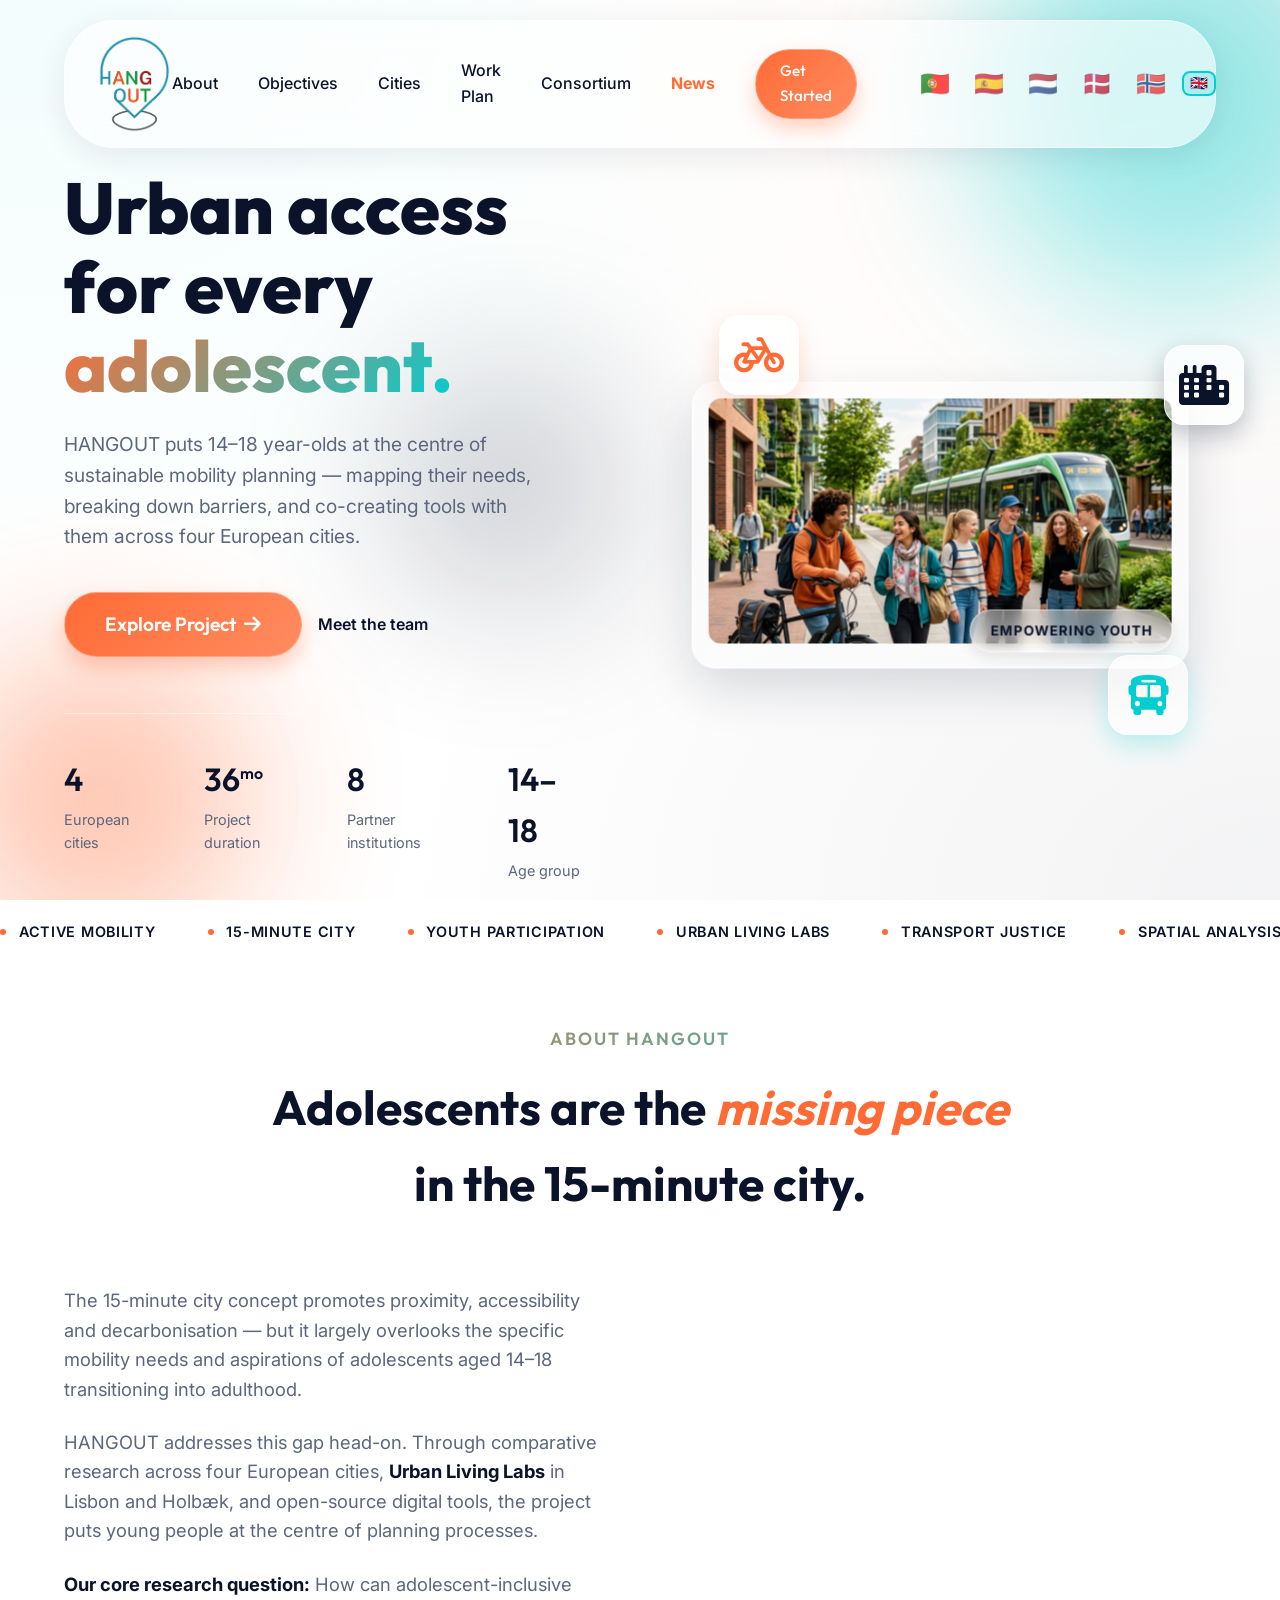
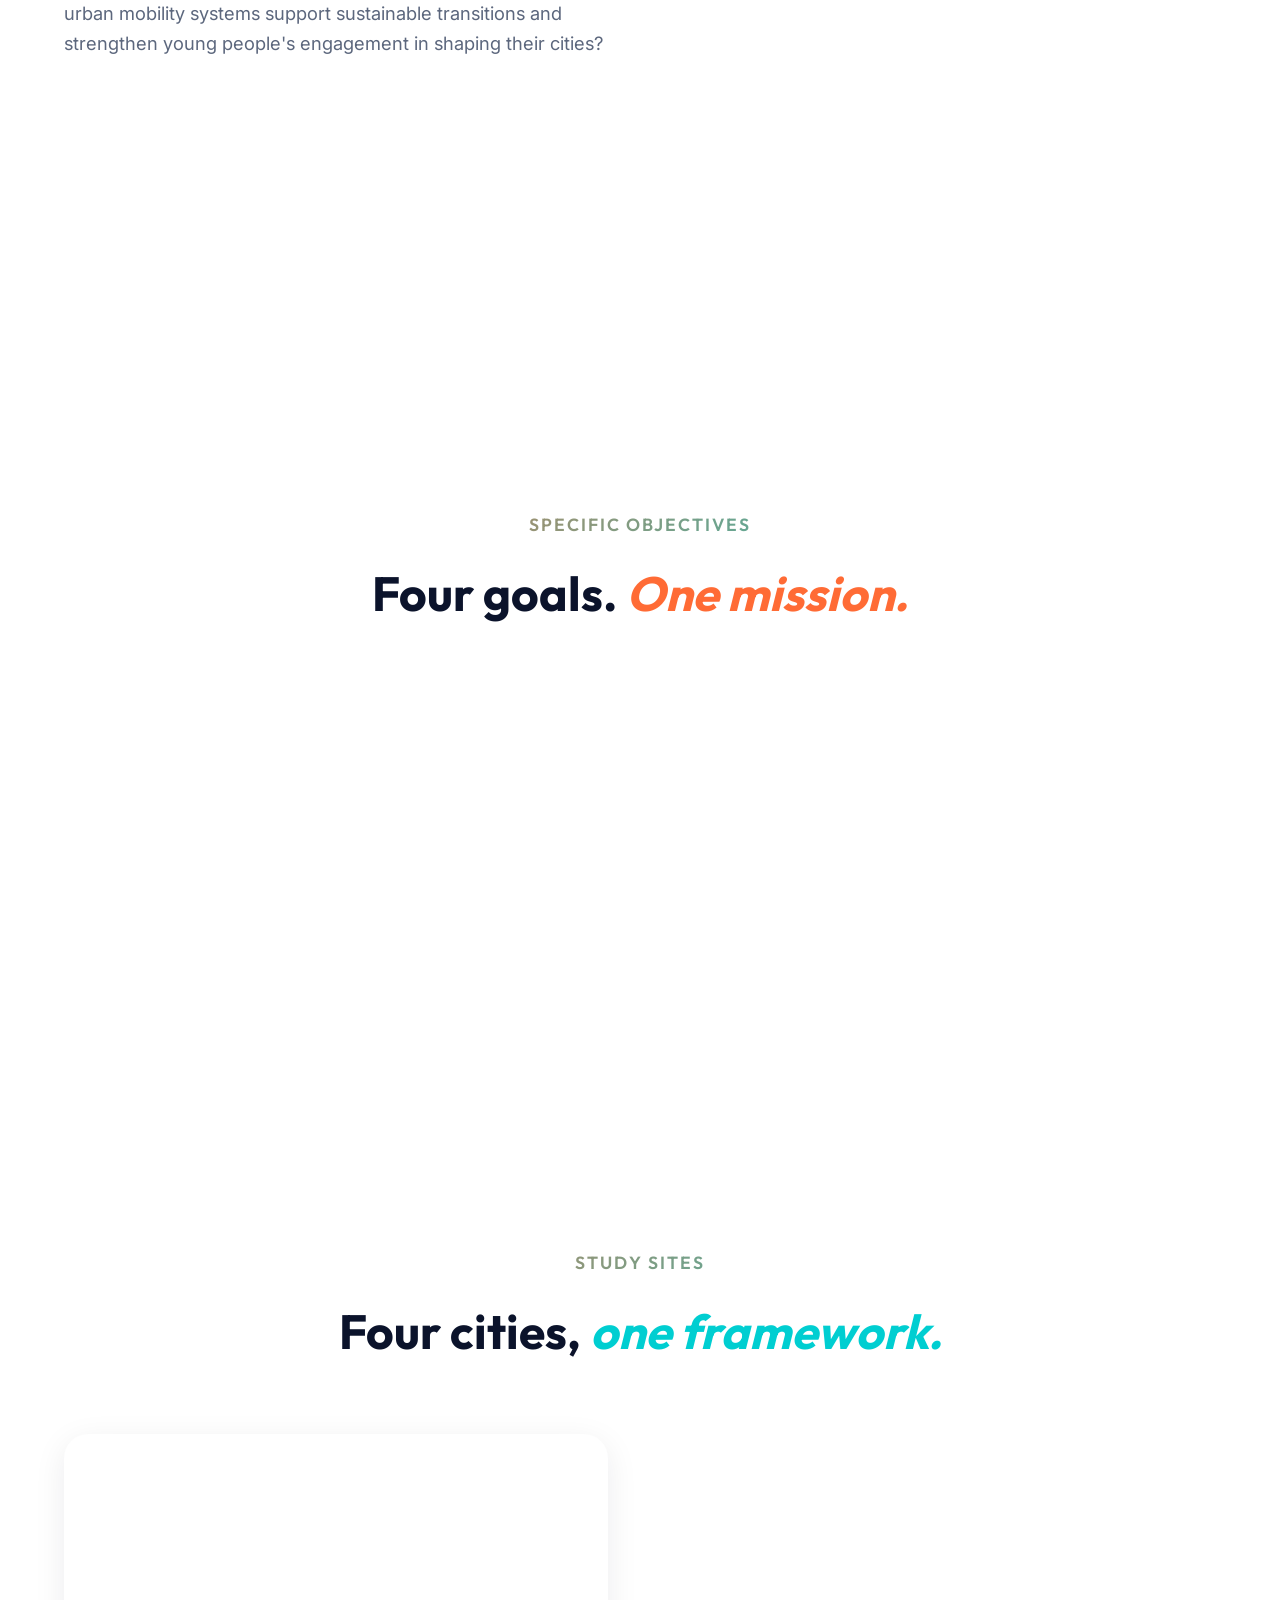
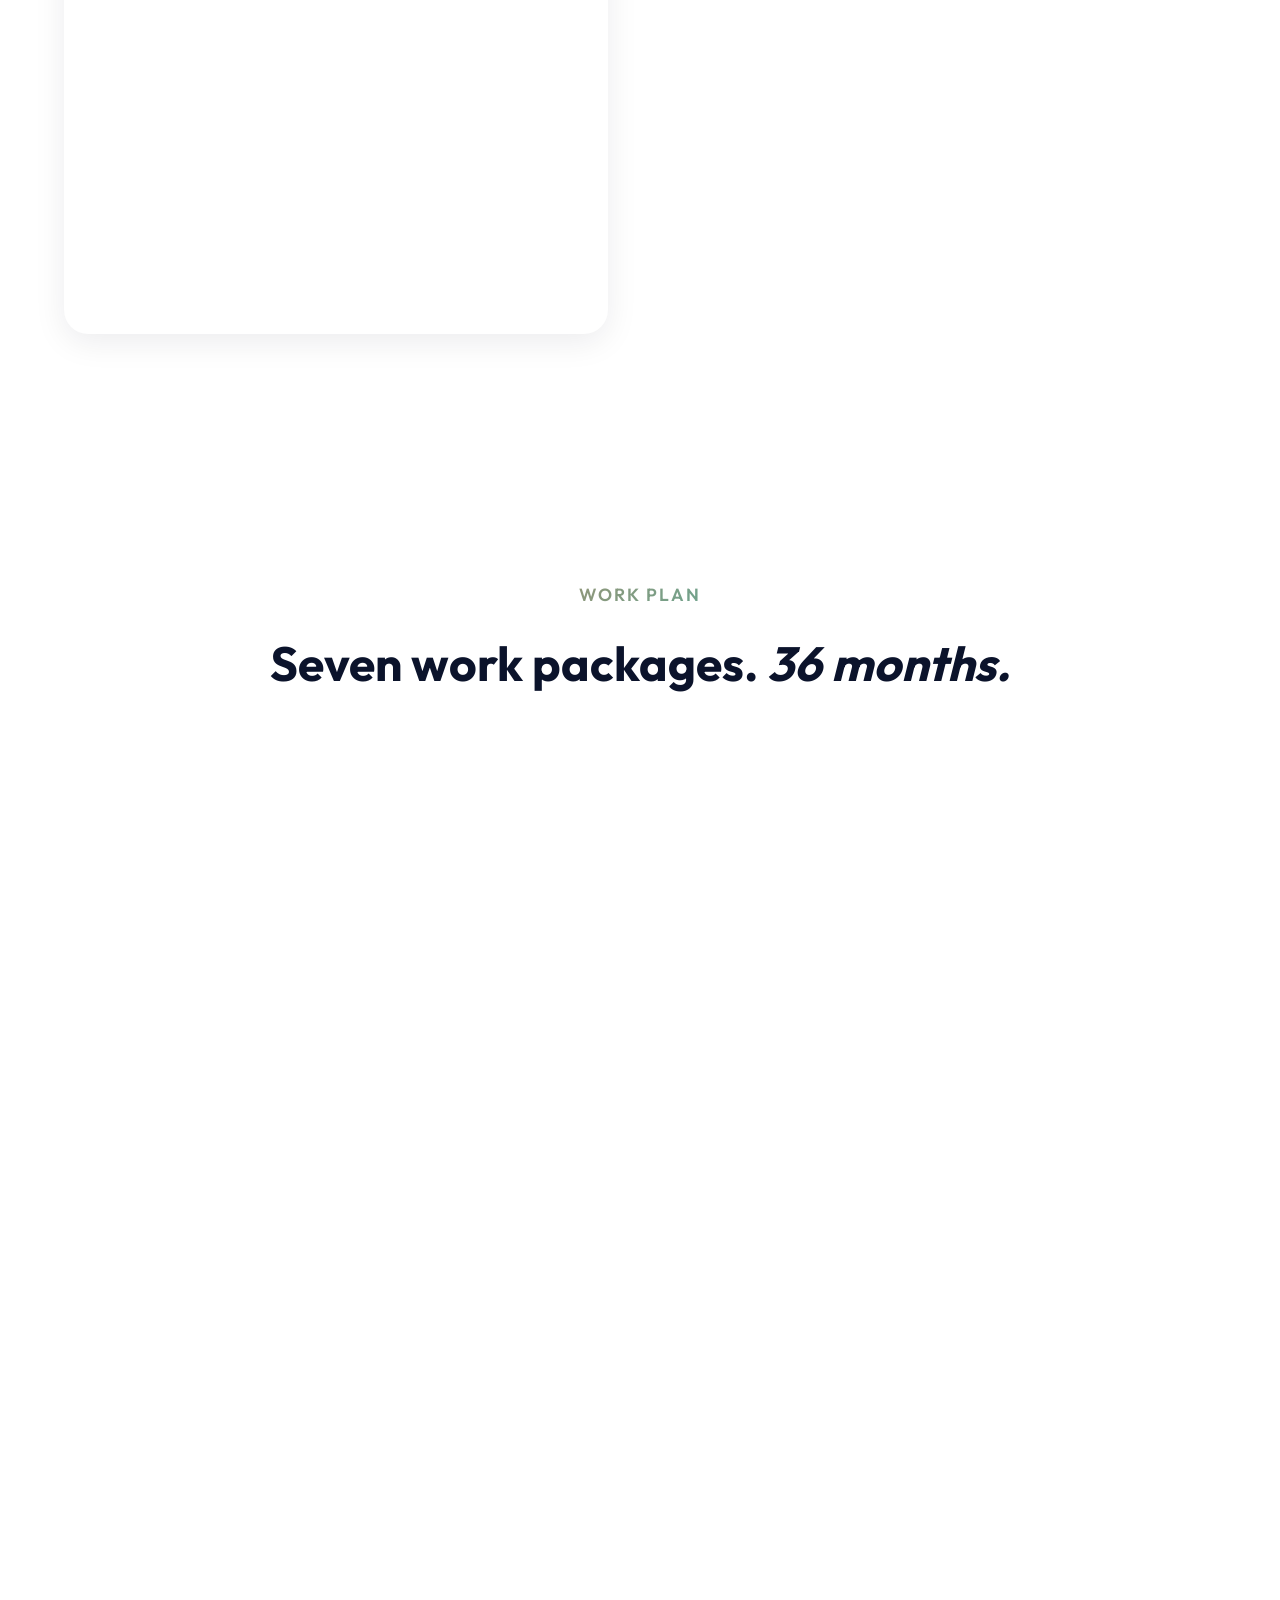
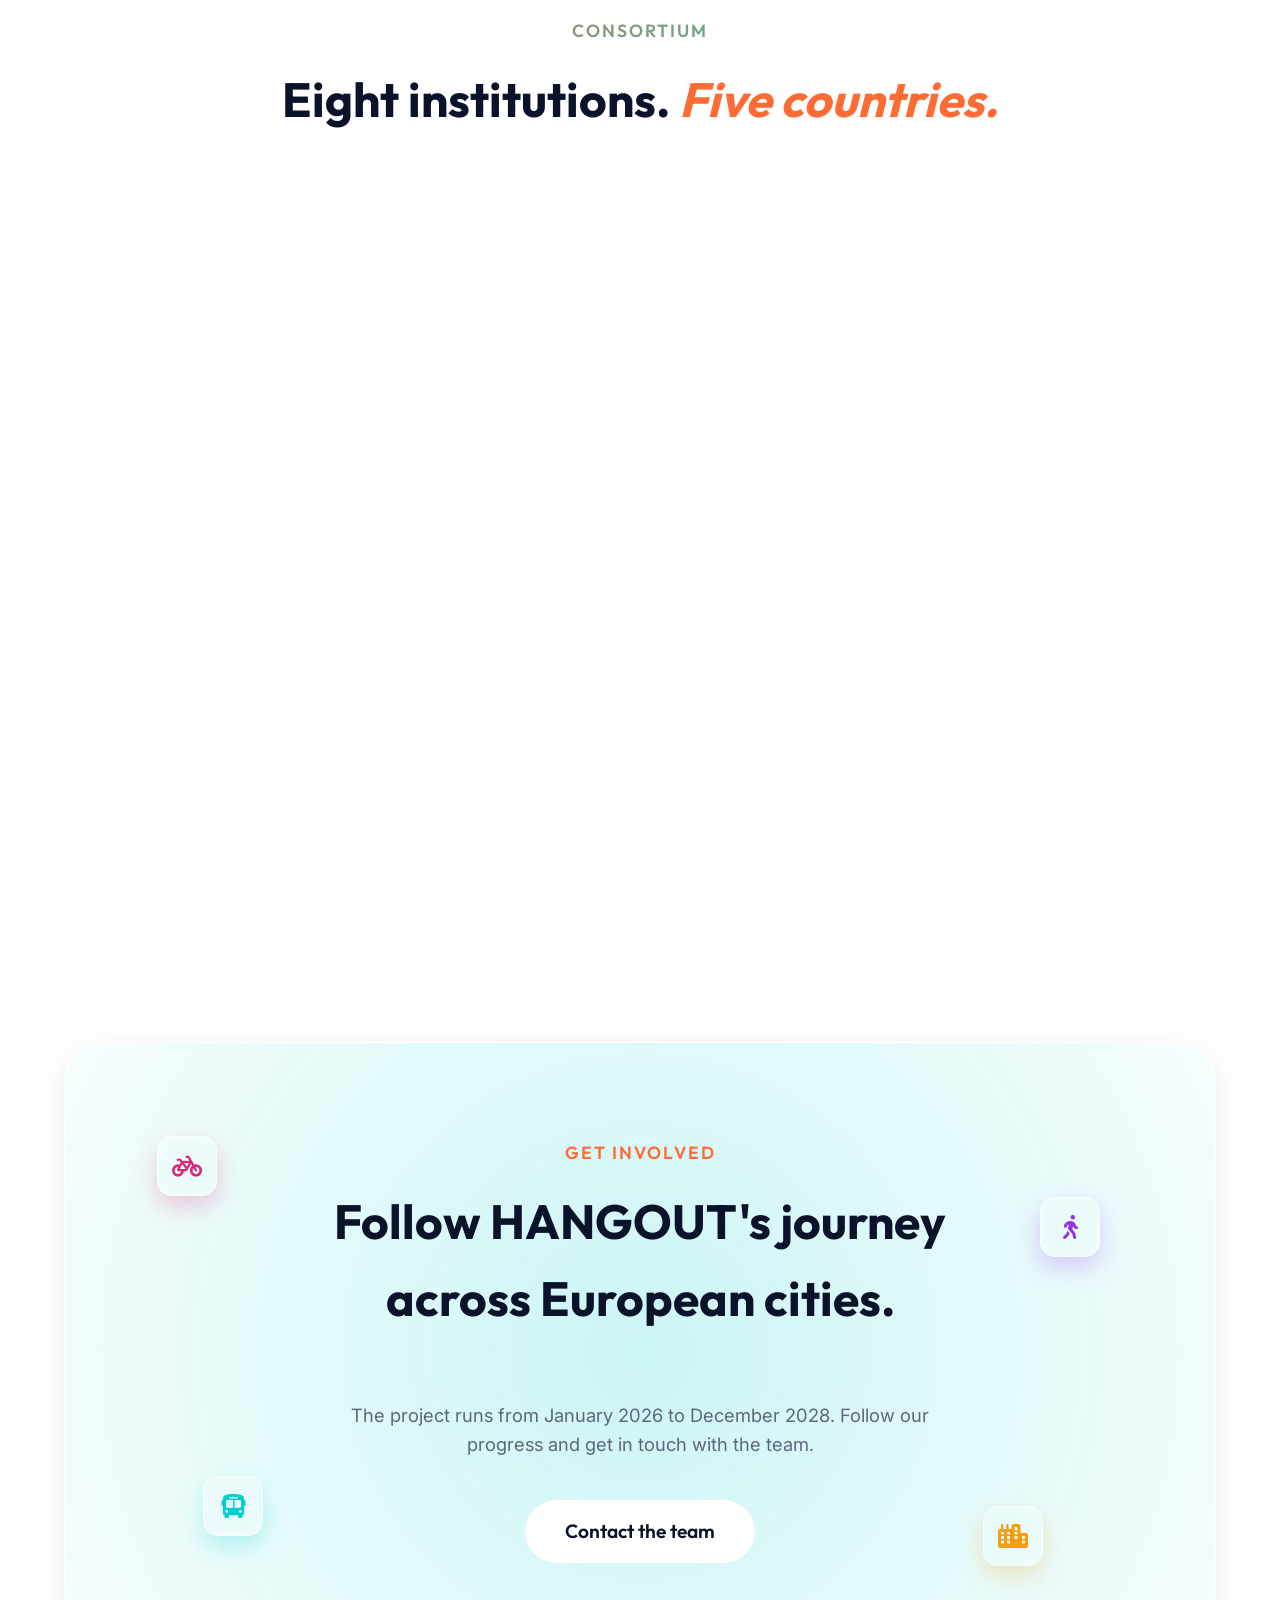
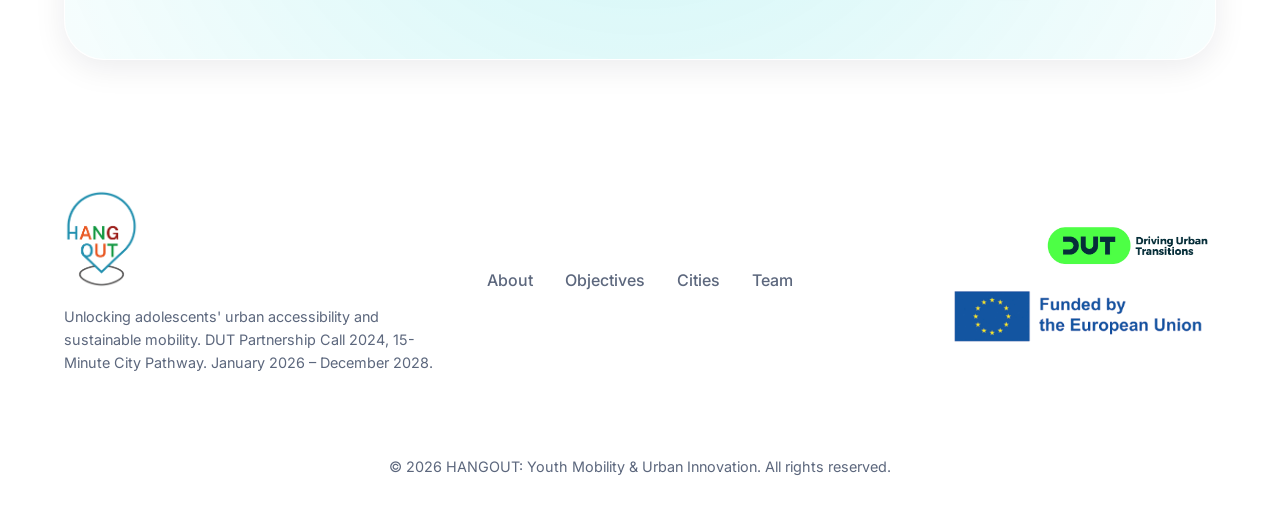
==== commit 4d54ba06: "Logos global refactoring to remove backgrounds" ====
--- a/index.html
+++ b/index.html
@@ -707,7 +707,7 @@
                 </ul>
                 <div
                     style="display: flex; flex-direction: column; gap: 1rem; align-items: flex-end; justify-content: center;">
-                    <img src="DUT.jpg" alt="DUT Logo"
+                    <img src="DUT.png" alt="DUT Logo"
                         style="height: 55px; width: auto; object-fit: contain; mix-blend-mode: multiply;">
                     <img src="EU.png" alt="EU Logo" style="height: 55px; width: auto; object-fit: contain;">
                 </div>
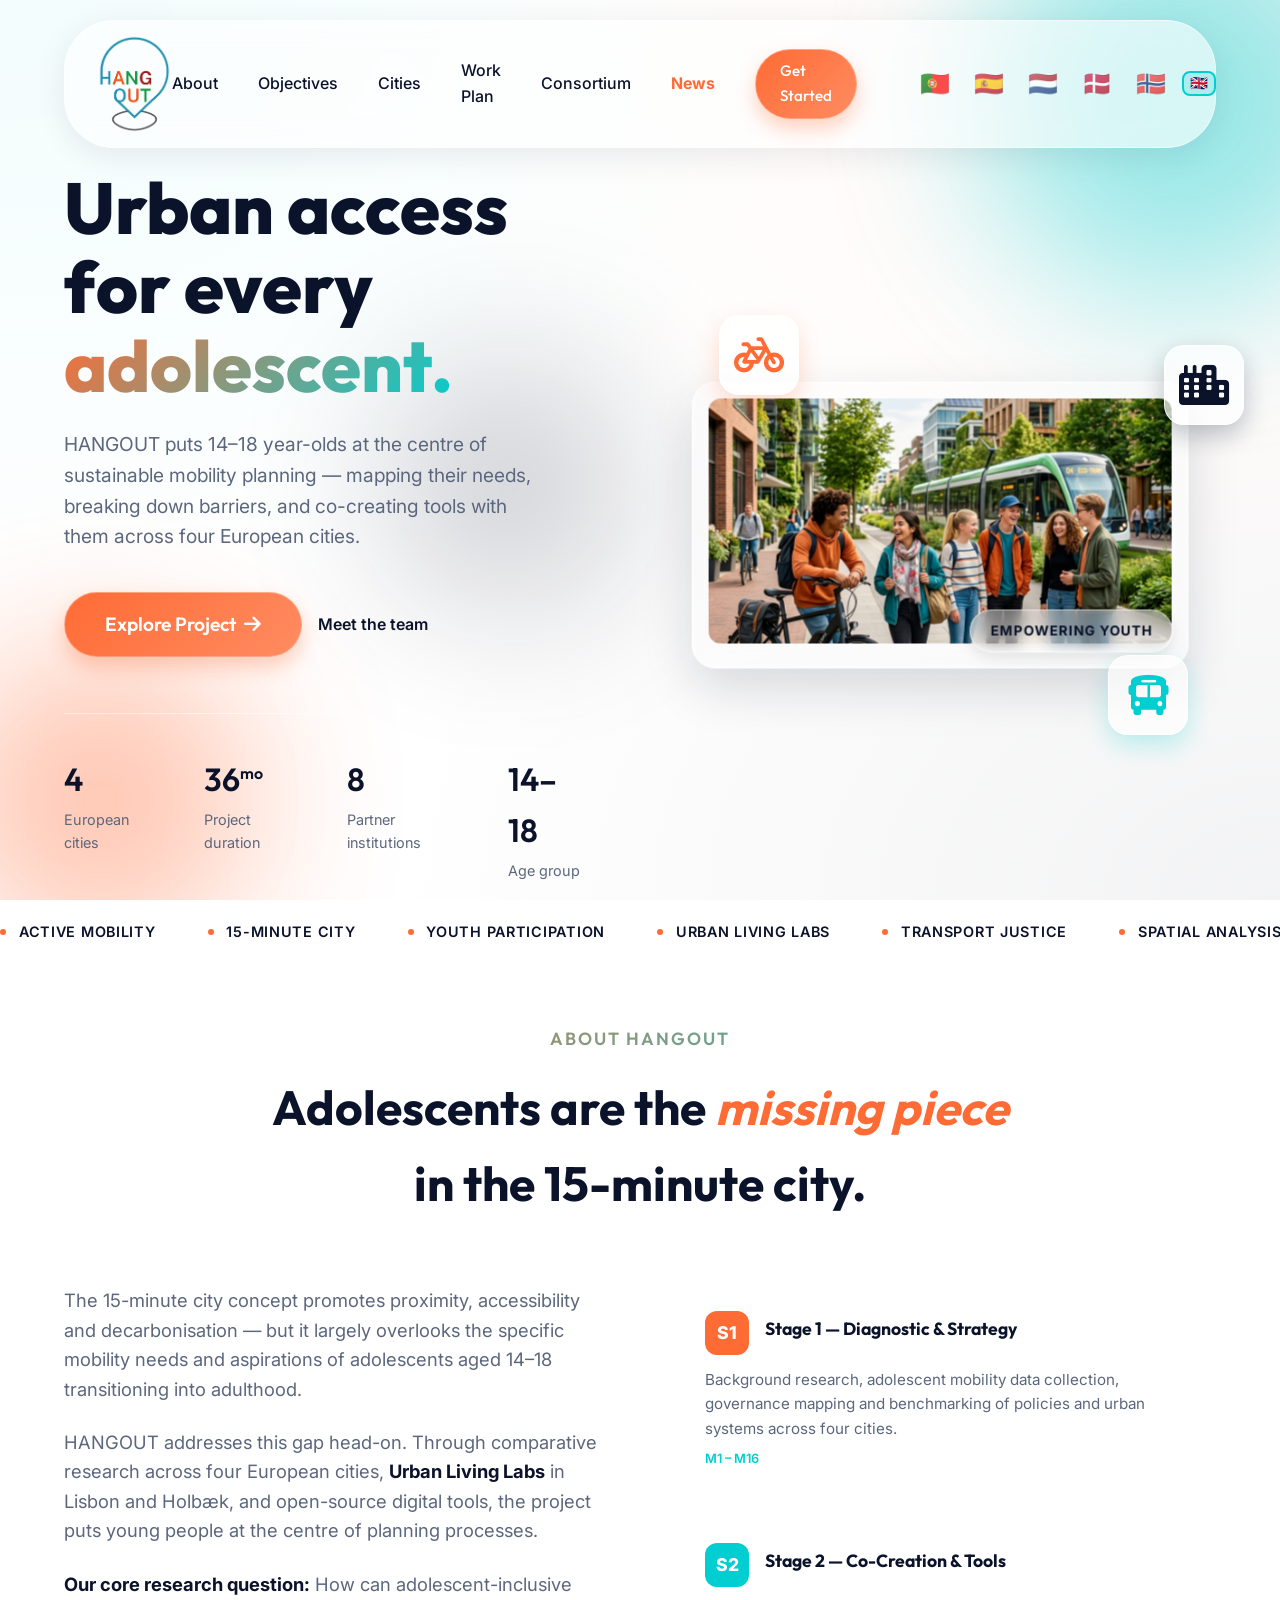
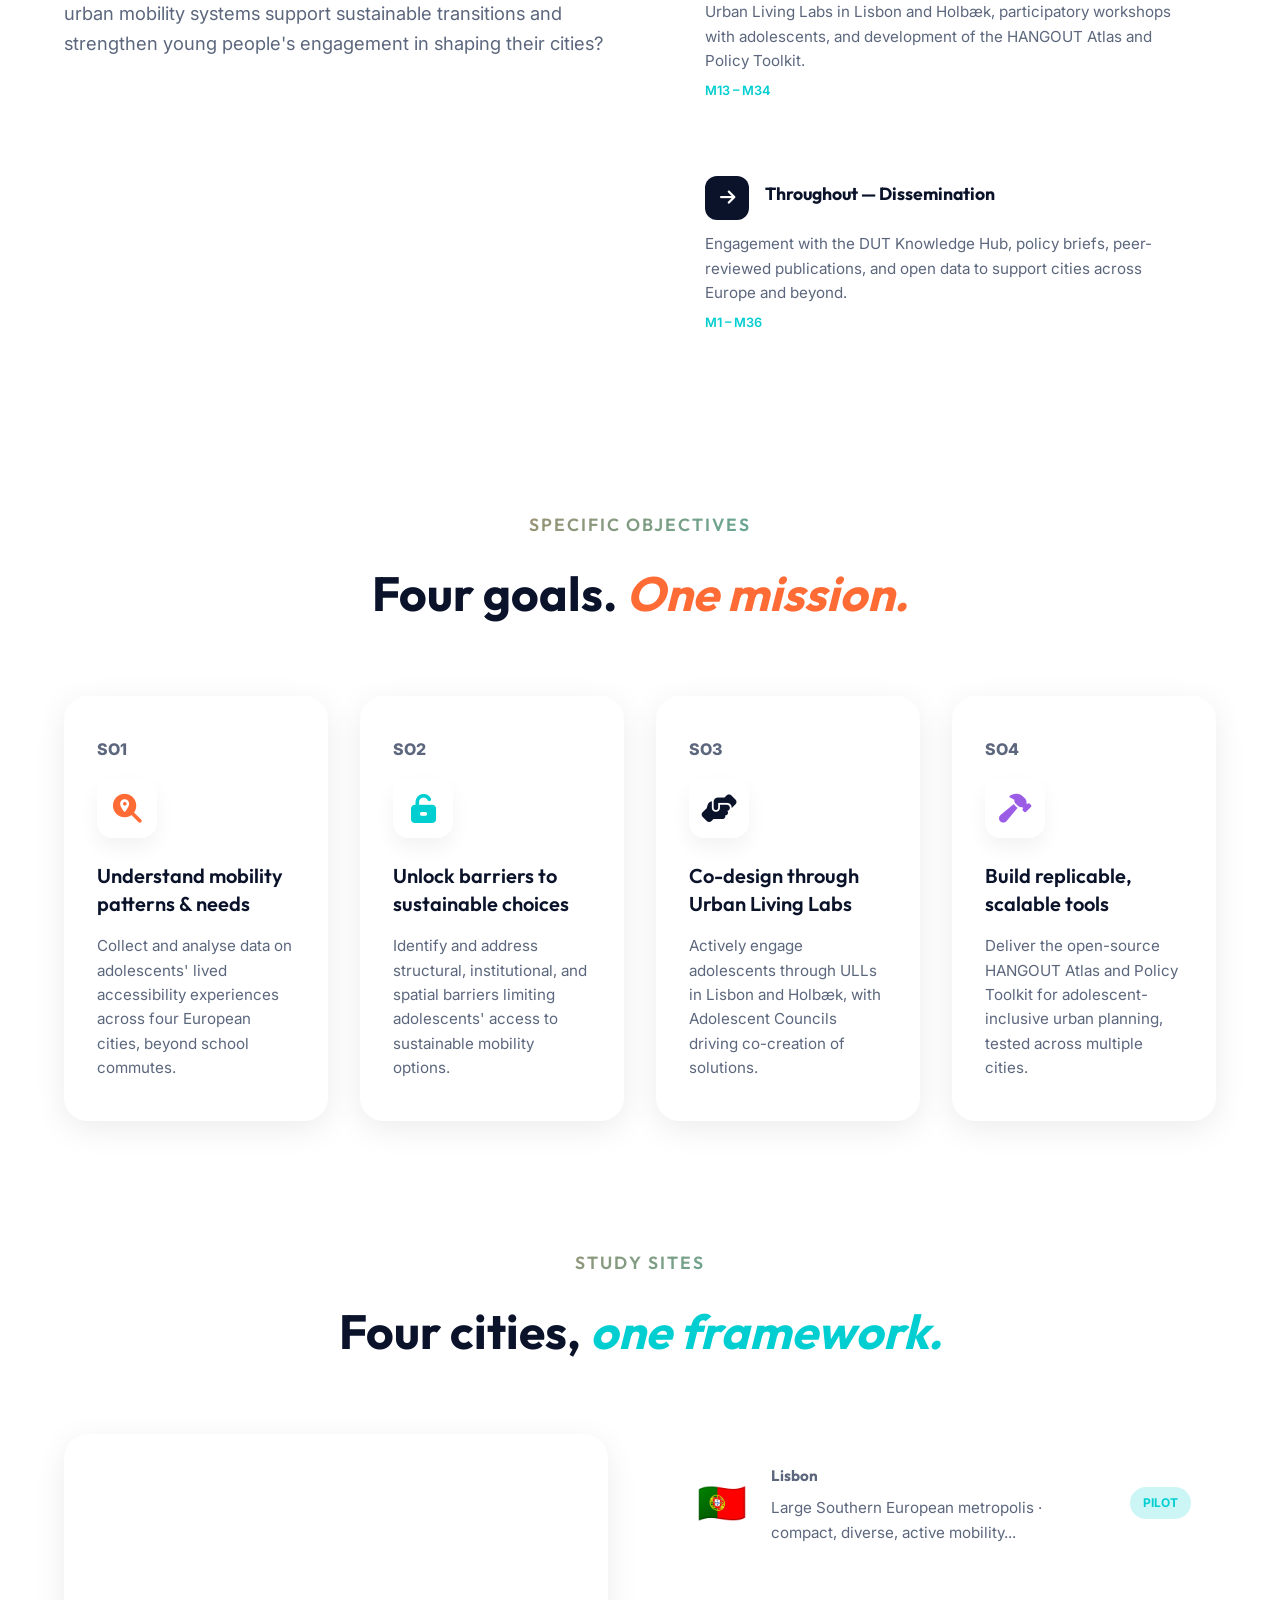
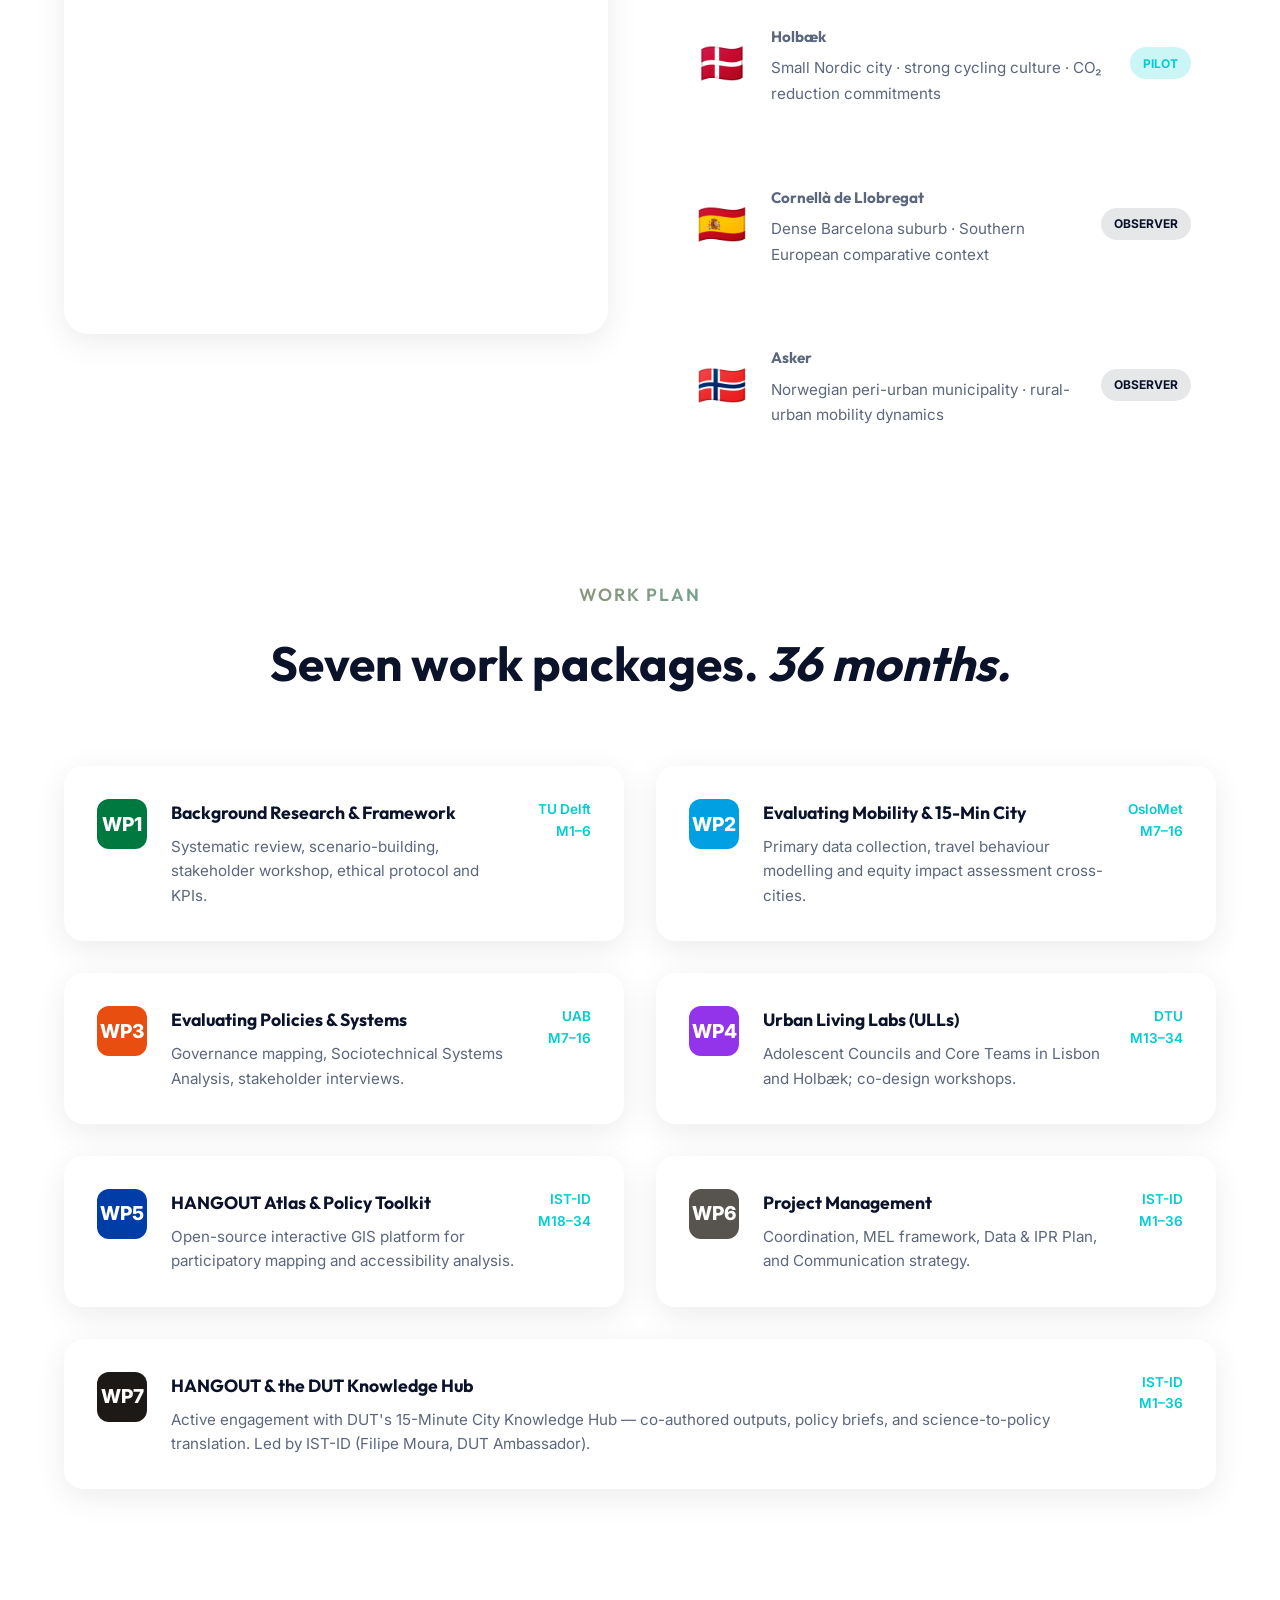
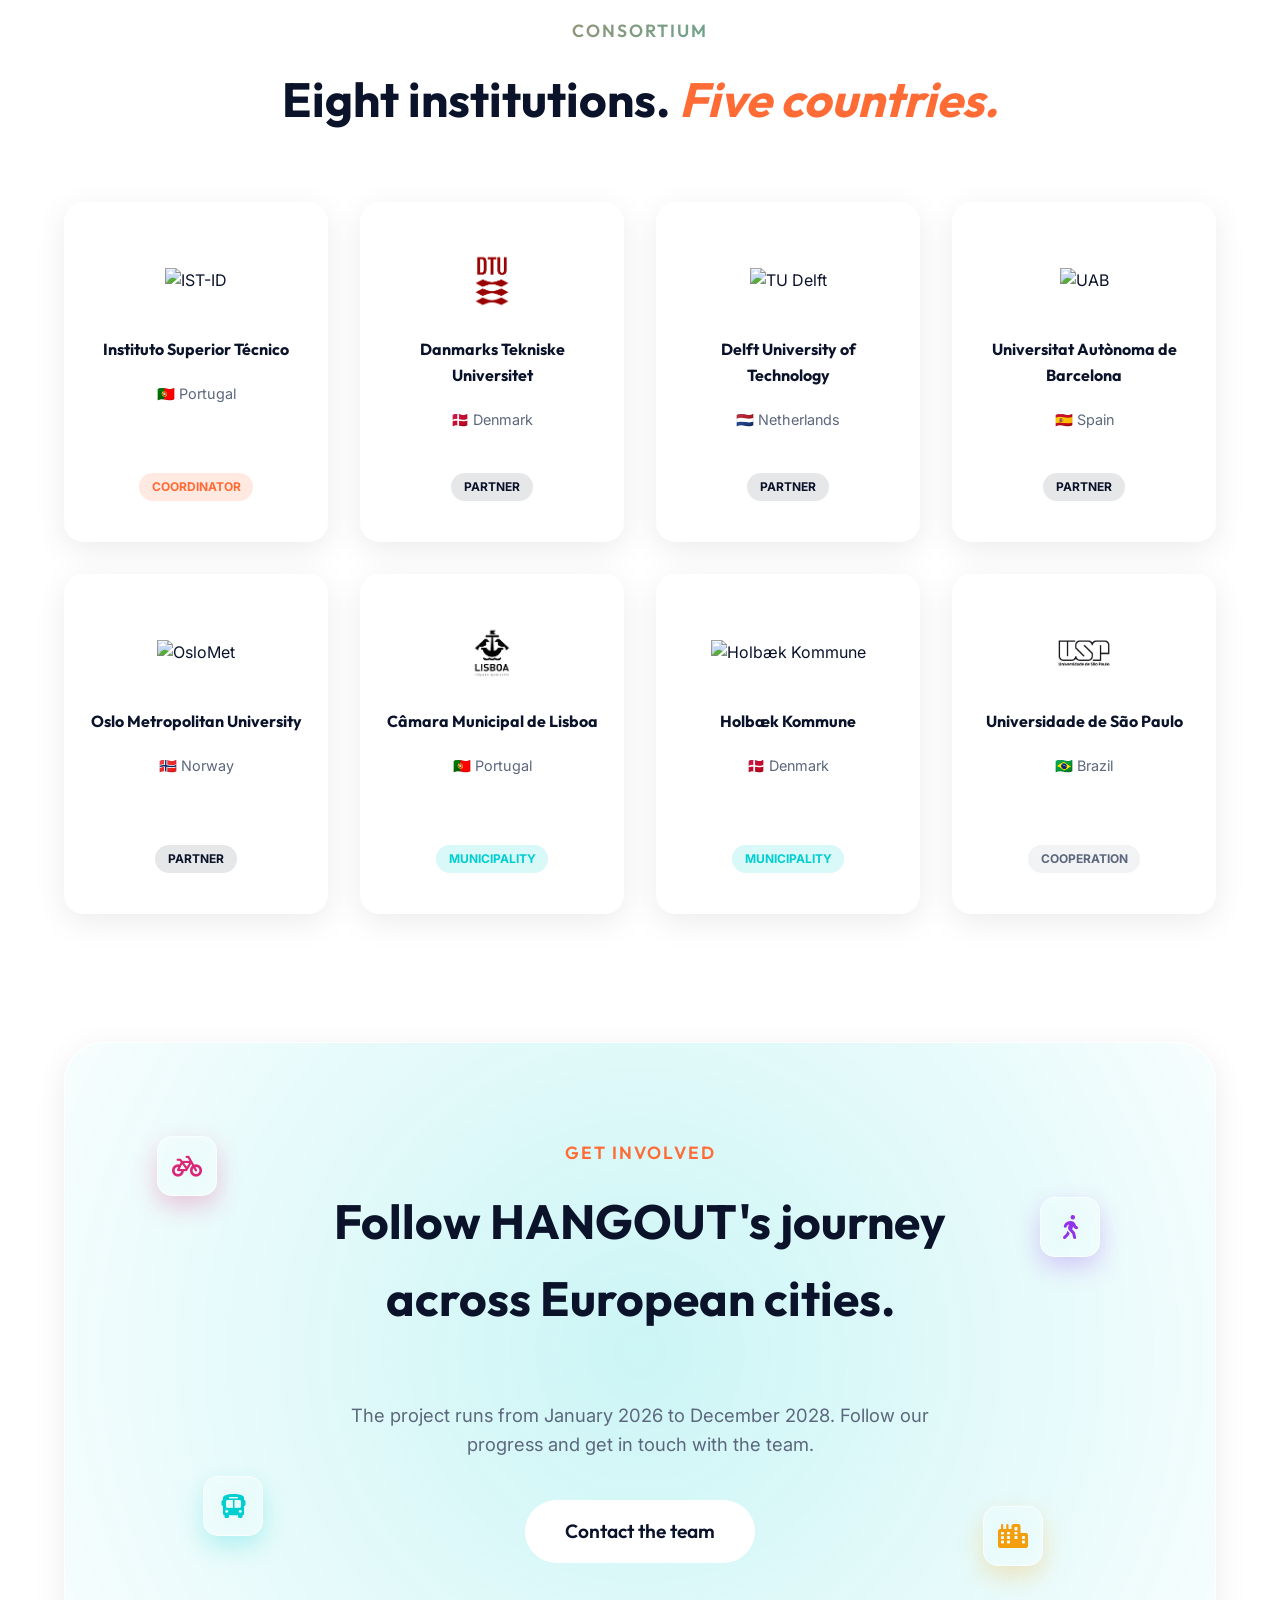
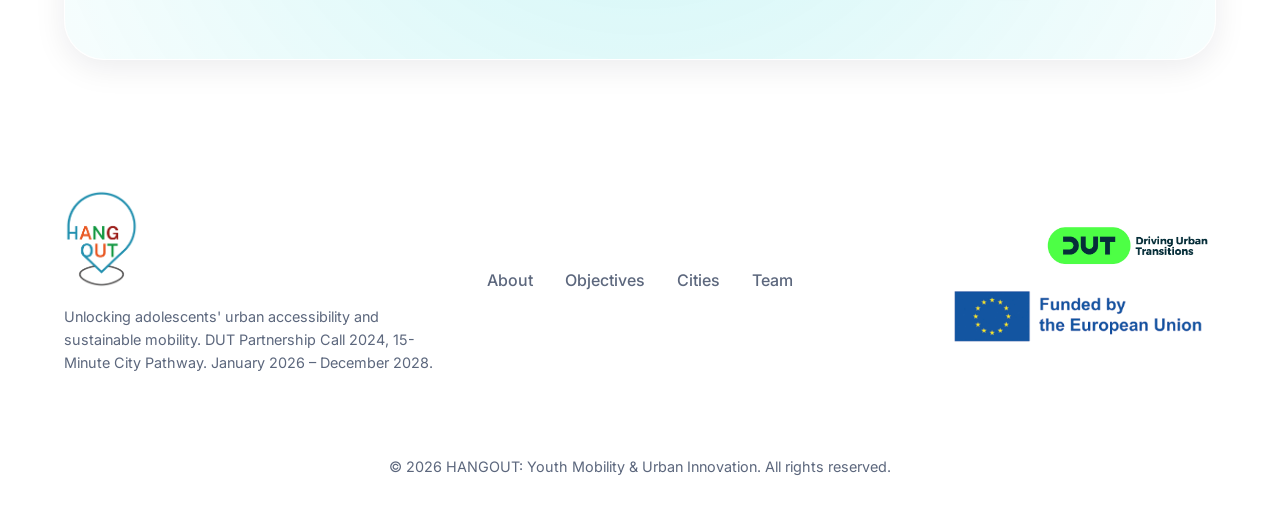
==== commit 1f8f96a2: "#1 goatcounter implemented" ====
--- a/index.html
+++ b/index.html
@@ -728,6 +728,7 @@
     <script src="locales/da.js"></script>
     <script src="locales/no.js"></script>
     <script src="i18n.js"></script>
+    <script data-goatcounter="https://hangout.goatcounter.com/count" async src="//gc.zgo.at/count.js"></script>
     <style>
         .flag-btn {
             background: none;
--- a/style.css
+++ b/style.css
@@ -798,6 +798,19 @@
 .dut-box small { display: block; font-size: 0.8rem; font-weight: 700; color: var(--color-teal); text-transform: uppercase; margin-bottom: 0.5rem; }
 .dut-box span { font-size: 0.9rem; }
 .copyright { text-align: center; border-top: 1px solid var(--glass-border); padding-top: 2rem; font-size: 0.9rem; }
+
+/* ==========================================================================
+   News Page Layouts
+   ========================================================================== */
+.news-feature-card {
+    display: grid;
+    grid-template-columns: 1fr 1.5fr;
+}
+
+.news-grid {
+    display: grid;
+    grid-template-columns: repeat(3, 1fr);
+}
 
 /* ==========================================================================
    Responsive Design
@@ -840,6 +853,7 @@
     .grid-2 { grid-template-columns: 1fr; }
     .about-text { padding-right: 0; }
     .cards-grid, .partners-grid { grid-template-columns: repeat(2, 1fr); }
+    .news-grid { grid-template-columns: repeat(2, 1fr); }
     .footer-grid { grid-template-columns: 1fr; text-align: center; }
     .dut-box { text-align: center; }
     .wp-grid { grid-template-columns: 1fr; }
@@ -851,5 +865,7 @@
     .hero-stats { justify-content: center; flex-wrap: wrap; }
     
     .cards-grid, .partners-grid { grid-template-columns: 1fr; }
+    .news-feature-card { grid-template-columns: 1fr; }
+    .news-grid { grid-template-columns: 1fr; }
     .cta-buttons { flex-direction: column; }
 }
